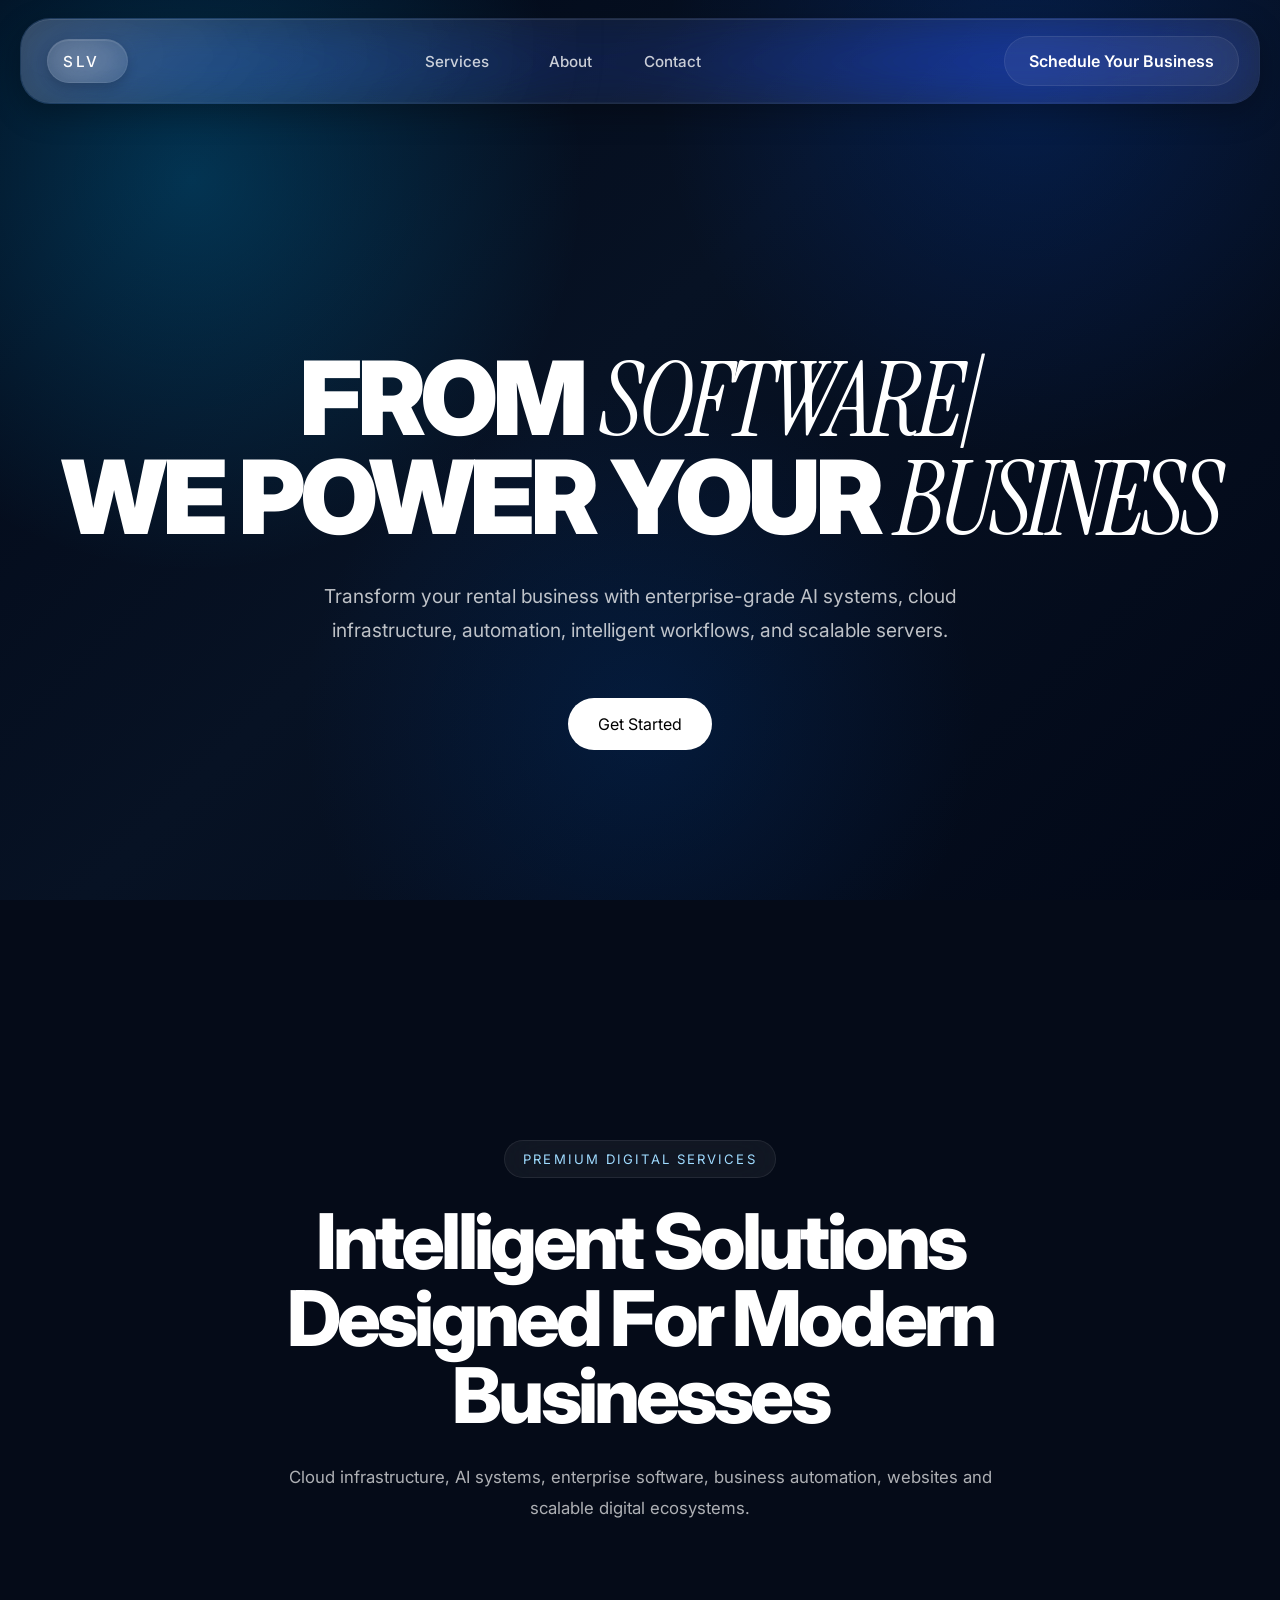
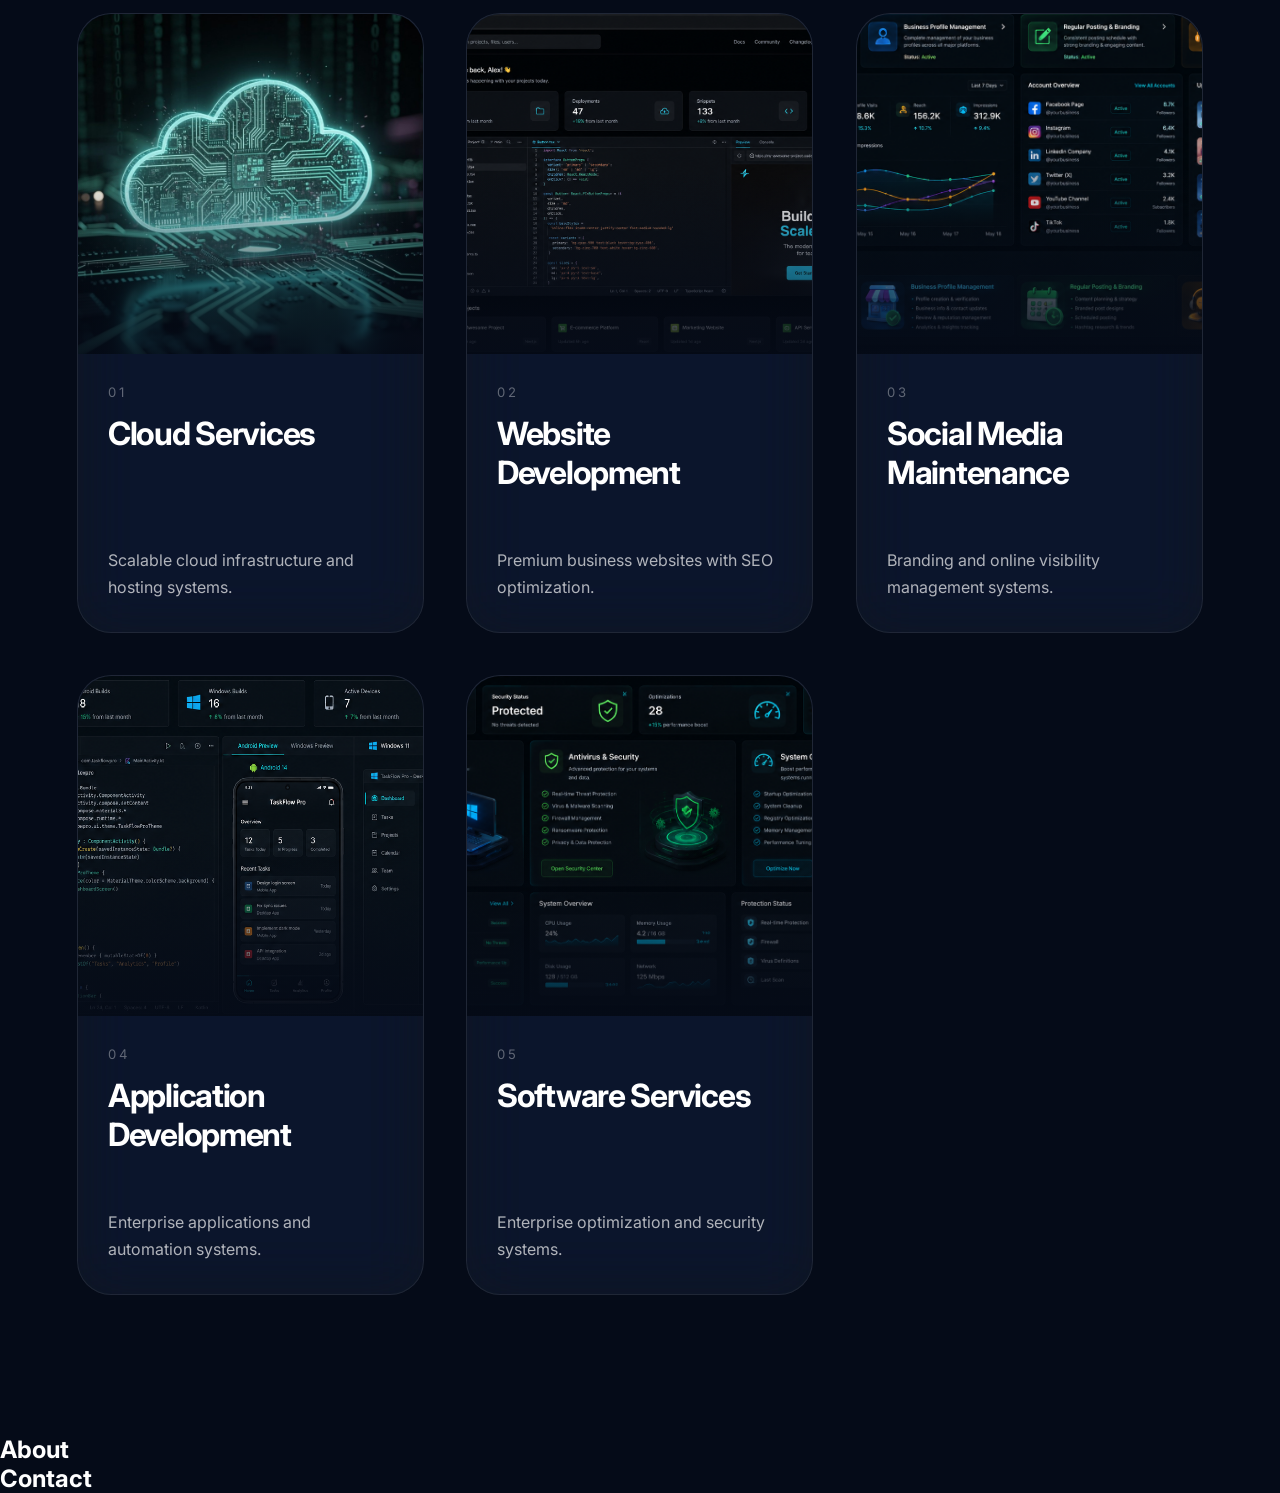
==== index.html @ 4b0e4099 "fixed responsive mode" ====
<!DOCTYPE html>
<html lang="en">

<head>

    <meta charset="UTF-8">

    <meta name="viewport" content="width=device-width, initial-scale=1.0">

    <title>SLV Systems</title>

    <!-- GOOGLE FONTS -->

    <link rel="preconnect" href="https://fonts.googleapis.com">

    <link rel="preconnect" href="https://fonts.gstatic.com" crossorigin>

    <link href="https://fonts.googleapis.com/css2?family=Inter:wght@400;500;600;700;800;900&family=Instrument+Serif:ital@1&display=swap" rel="stylesheet">

    <!-- CSS -->

    <link rel="stylesheet" href="style.css">

</head>

<body>

    <!-- BACKGROUND -->

    <div class="background"></div>

    <!-- NAVBAR -->

    <header class="navbar-wrapper">

        <nav class="navbar">

            <!-- LOGO -->

            <a href="#hero" class="logo nav-link active">

                SLV

            </a>

            <!-- NAVIGATION -->

            <ul class="nav-links" id="navLinks">

                <!-- IOS LIQUID PILL -->

                <div class="nav-pill" id="navPill"></div>

                <li>

                    <a href="#services" class="nav-link">

                        Services

                    </a>

                </li>

                <li>


                </li>

                <li>

                    <a href="#about" class="nav-link">

                        About

                    </a>

                </li>

                <li>

                    <a href="#contact" class="nav-link">

                        Contact

                    </a>

                </li>

            </ul>

            <!-- CTA -->

            <a href="register.html" class="cta-btn">

                Schedule Your Business

            </a>

            <!-- MOBILE BUTTON -->

            <div class="menu-btn" id="menuBtn">

                <span></span>
                <span></span>
                <span></span>

            </div>

        </nav>

    </header>
    <br><br><br><br><br>

    <!-- MOBILE MENU -->

    <aside class="mobile-menu" id="mobileMenu">

        <div class="mobile-header">

            <h2>SLV</h2>

            <button id="closeMenu">

                ×

            </button>

        </div>

        <ul>

            <li>
                <a href="#services">Services</a>
            </li>


            <li>
                <a href="#about">About</a>
            </li>

            <li>
                <a href="#contact">Contact</a>
            </li>

        </ul>

    </aside>

    <!-- HERO -->

    <main class="hero" id="hero">

        <h1 class="hero-title">

            FROM

            <span id="typed" class="intelligent"></span>

            <br> WE POWER YOUR

            <span class="intelligent">

                BUSINESS

            </span>

        </h1>

        <p class="hero-subtitle">

            Transform your rental business with enterprise-grade AI systems, cloud infrastructure, automation, intelligent workflows, and scalable servers.

        </p>

        <div class="hero-actions">

            <a href="#services" class="primary-btn">

                Get Started

            </a>


        </div>

    </main>

    <!-- SECTIONS -->

    <section class="services-section" id="services">

        <div class="services-header">

            <span class="mini-tag">
            PREMIUM DIGITAL SERVICES
        </span>

            <h2 class="services-title">
                Intelligent Solutions Designed For Modern Businesses
            </h2>

            <p class="services-subtitle">

                Cloud infrastructure, AI systems, enterprise software, business automation, websites and scalable digital ecosystems.

            </p>

        </div>

        <div class="services-grid">

            <!-- CARD -->

            <article class="service-card">

                <div class="card-image">

                    <img src="assets/cloud.jpeg" alt="">

                </div>

                <div class="card-content">

                    <span class="card-index">
                    01
                </span>

                    <h3>
                        Cloud Services
                    </h3>

                    <p>
                        Scalable cloud infrastructure and hosting systems.
                    </p>

                </div>

                <div class="card-expand">

                    <ul>

                        <li>Cloud Setup & Management</li>
                        <li>Cloud Server & Backup Solutions</li>
                        <li>Business Email & Hosting</li>

                    </ul>

                </div>

            </article>

            <!-- CARD -->

            <article class="service-card">

                <div class="card-image">

                    <img src="assets/webpage2.png" alt="">

                </div>

                <div class="card-content">

                    <span class="card-index">
                    02
                </span>

                    <h3>
                        Website Development
                    </h3>

                    <p>
                        Premium business websites with SEO optimization.
                    </p>

                </div>

                <div class="card-expand">

                    <ul>

                        <li>Business Website Design</li>
                        <li>Domain & Hosting</li>
                        <li>Website Maintenance</li>
                        <li>SEO Optimization</li>

                    </ul>

                </div>

            </article>

            <!-- CARD -->

            <article class="service-card">

                <div class="card-image">

                    <img src="assets/socialmedia.png" alt="">

                </div>

                <div class="card-content">

                    <span class="card-index">
                    03
                </span>

                    <h3>
                        Social Media Maintenance
                    </h3>

                    <p>
                        Branding and online visibility management systems.
                    </p>

                </div>

                <div class="card-expand">

                    <ul>

                        <li>Business Profile Management</li>
                        <li>Regular Posting & Branding</li>
                        <li>Online Presence Support</li>

                    </ul>

                </div>

            </article>

            <!-- CARD -->

            <article class="service-card">

                <div class="card-image">

                    <img src="assets/app2.png" alt="">

                </div>

                <div class="card-content">

                    <span class="card-index">
                    04
                </span>

                    <h3>
                        Application Development
                    </h3>

                    <p>
                        Enterprise applications and automation systems.
                    </p>

                </div>

                <div class="card-expand">

                    <ul>

                        <li>Billing Software Development</li>
                        <li>Custom Business Applications</li>
                        <li>Mobile App Development</li>
                        <li>IPinch App</li>

                    </ul>

                </div>

            </article>

            <!-- CARD -->

            <article class="service-card">

                <div class="card-image">

                    <img src="assets/services.png" alt="">

                </div>

                <div class="card-content">

                    <span class="card-index">
                    05
                </span>

                    <h3>
                        Software Services
                    </h3>

                    <p>
                        Enterprise optimization and security systems.
                    </p>

                </div>

                <div class="card-expand">

                    <ul>

                        <li>OS Installation</li>
                        <li>Antivirus & Security</li>
                        <li>System Optimization</li>

                    </ul>

                </div>

            </article>

        </div>

    </section>
    <!-- =========================================
     MOBILE CTA
========================================= -->

    <section class="mobile-only-cta">

        <div class="mobile-only-cta-card">

            <span>

            SLV PROTECH

        </span>

            <h2>

                Start Your Digital Journey

            </h2>

            <p>

                Transform your business with scalable cloud, software and digital infrastructure solutions.

            </p>

            <a href="register.html" class="mobile-only-cta-btn">

            Start Your Project

            <span>
                →
            </span>

        </a>

        </div>

    </section>
    <section class="section" id="about">

        <h2>

            About

        </h2>

    </section>

    <section class="section" id="contact">

        <h2>

            Contact

        </h2>

    </section>

    <!-- JS -->

    <script src="js/typed.js"></script>

    <script src="js/app.js"></script>

</body>

</html>
---- style.css ----
/* =========================
   RESET
========================= */

* {
    margin: 0;
    padding: 0;
    box-sizing: border-box;
}

html {
    scroll-behavior: smooth;
}

body {
    font-family: 'Inter', sans-serif;
    background: #050b18;
    color: #fff;
    overflow-x: hidden;
}


/* =========================
   BACKGROUND
========================= */

.background {
    position: fixed;
    inset: 0;
    z-index: -2;
    background: radial-gradient( circle at 15% 20%, rgba(0, 180, 255, 0.24), transparent 30%), radial-gradient( circle at 80% 10%, rgba(0, 90, 255, 0.18), transparent 28%), radial-gradient( circle at 50% 80%, rgba(0, 70, 160, 0.22), transparent 35%), linear-gradient( 135deg, #020817 0%, #071224 45%, #020817 100%);
}


/* =========================
   NAVBAR WRAPPER
========================= */

.navbar-wrapper {
    position: fixed;
    top: 18px;
    width: 100%;
    padding: 0 20px;
    z-index: 1000;
}


/* =========================
   NAVBAR
========================= */

.navbar {
    max-width: 1320px;
    margin: auto;
    display: flex;
    align-items: center;
    justify-content: space-between;
    padding: 14px 20px;
    border-radius: 30px;
    position: relative;
    overflow: hidden;
    background: rgba(255, 255, 255, 0.045);
    backdrop-filter: blur(32px) saturate(240%) brightness(1.12);
    -webkit-backdrop-filter: blur(32px) saturate(240%) brightness(1.12);
    border: 1px solid rgba(255, 255, 255, 0.08);
    box-shadow: inset 0 1px 0 rgba(255, 255, 255, 0.10), inset 0 -1px 0 rgba(255, 255, 255, 0.03), 0 10px 30px rgba(0, 0, 0, 0.28);
}


/* LIQUID REFLECTION */

.navbar::before {
    content: "";
    position: absolute;
    inset: 0;
    border-radius: inherit;
    pointer-events: none;
    background: linear-gradient( 135deg, rgba(255, 255, 255, 0.14) 0%, rgba(255, 255, 255, 0.03) 22%, rgba(255, 255, 255, 0.01) 45%, rgba(255, 255, 255, 0.07) 100%);
    opacity: .9;
    mix-blend-mode: screen;
}


/* FLOATING LIGHT */

.navbar::after {
    content: "";
    position: absolute;
    inset: -60%;
    background: radial-gradient( circle at 30% 30%, rgba(255, 255, 255, 0.10), transparent 28%);
    opacity: .7;
    filter: blur(40px);
    animation: liquidFloat 10s linear infinite;
}

@keyframes liquidFloat {
    0% {
        transform: translateX(-10%) translateY(-10%) scale(1.4);
    }
    50% {
        transform: translateX(10%) translateY(5%) scale(1.7);
    }
    100% {
        transform: translateX(-10%) translateY(-10%) scale(1.4);
    }
}


/* =========================
   LOGO
========================= */

.logo {
    position: relative;
    z-index: 5;
    text-decoration: none;
    color: #fff;
    font-weight: 800;
    letter-spacing: .18em;
    font-size: 1rem;
}


/* =========================
   NAV LINKS
========================= */

.nav-links {
    position: relative;
    display: flex;
    align-items: center;
    gap: 8px;
    padding: 6px;
    border-radius: 999px;
    list-style: none;
    z-index: 5;
}

.nav-links li {
    position: relative;
    z-index: 3;
}

.nav-link {
    position: relative;
    z-index: 3;
    display: flex;
    align-items: center;
    justify-content: center;
    height: 44px;
    padding: 0 22px;
    border-radius: 999px;
    text-decoration: none;
    white-space: nowrap;
    color: rgba(255, 255, 255, 0.78);
    font-size: .95rem;
    font-weight: 500;
    transition: color .3s ease;
    -webkit-tap-highlight-color: transparent;
}

.nav-link.active {
    color: #fff;
}


/* =========================
   IOS LIQUID PILL
========================= */

.nav-pill {
    position: absolute;
    top: 6px;
    left: 6px;
    width: 0;
    height: 44px;
    border-radius: 999px;
    background: rgba(255, 255, 255, 0.08);
    backdrop-filter: blur(18px) saturate(180%);
    border: 1px solid rgba(255, 255, 255, 0.08);
    box-shadow: inset 0 1px 0 rgba(255, 255, 255, 0.10), 0 4px 12px rgba(0, 0, 0, 0.18);
    z-index: 1;
    transition: transform 820ms cubic-bezier(0.16, 1, 0.3, 1), width 820ms cubic-bezier(0.16, 1, 0.3, 1);
}


/* =========================
   CTA BUTTON
========================= */

.cta-btn {
    position: relative;
    z-index: 5;
    overflow: hidden;
    text-decoration: none;
    padding: 14px 24px;
    border-radius: 999px;
    color: #fff;
    font-weight: 600;
    background: rgba(255, 255, 255, 0.06);
    border: 1px solid rgba(255, 255, 255, 0.08);
    transition: transform .35s ease, border .35s ease;
}

.cta-btn::before {
    content: "";
    position: absolute;
    inset: 0;
    background: linear-gradient( 135deg, #6a67d3, #9d74ab, #c27c8d, #e8856e);
    opacity: 0;
    transition: opacity .45s ease;
    z-index: -1;
}

.cta-btn:hover {
    transform: translateY(-2px);
    border: 1px solid rgba(255, 255, 255, 0.16);
}

.cta-btn:hover::before {
    opacity: 1;
}


/* =========================
   MOBILE BUTTON
========================= */

.menu-btn {
    display: none;
    flex-direction: column;
    gap: 5px;
    cursor: pointer;
    z-index: 5;
}

.menu-btn span {
    width: 24px;
    height: 2px;
    background: #fff;
}


/* =========================
   MOBILE MENU
========================= */

.mobile-menu {
    position: fixed;
    top: 0;
    right: -100%;
    width: 320px;
    height: 100vh;
    background: rgba(5, 11, 24, 0.96);
    backdrop-filter: blur(24px);
    padding: 30px;
    z-index: 3000;
    transition: .4s ease;
}

.mobile-menu.active {
    right: 0;
}

.mobile-header {
    display: flex;
    align-items: center;
    justify-content: space-between;
    margin-bottom: 60px;
}

.mobile-header button {
    background: none;
    border: none;
    color: #fff;
    font-size: 2rem;
    cursor: pointer;
}

.mobile-menu ul {
    list-style: none;
}

.mobile-menu li {
    margin-bottom: 30px;
}

.mobile-menu a {
    text-decoration: none;
    color: #fff;
    font-size: 1.2rem;
}


/* =========================
   MENU BACKDROP
========================= */

.menu-backdrop {
    position: fixed;
    inset: 0;
    background: rgba(0, 0, 0, 0.45);
    backdrop-filter: blur(8px);
    opacity: 0;
    visibility: hidden;
    transition: .3s;
    z-index: 2500;
}

.menu-backdrop.active {
    opacity: 1;
    visibility: visible;
}

body.no-scroll {
    overflow: hidden;
}


/* =========================
   HERO
========================= */

.hero {
    min-height: 100vh;
    display: flex;
    flex-direction: column;
    justify-content: center;
    align-items: center;
    text-align: center;
    padding: 0 24px;
}

.hero-title {
    font-size: clamp(3rem, 8vw, 7rem);
    line-height: .95;
    font-weight: 900;
    letter-spacing: -0.04em;
    max-width: 1200px;
}

.intelligent {
    font-family: 'Instrument Serif', serif;
    font-style: italic;
    font-weight: 400;
}

.hero-subtitle {
    max-width: 760px;
    margin-top: 30px;
    font-size: 1.2rem;
    line-height: 1.8;
    color: rgba(255, 255, 255, 0.74);
}


/* =========================
   HERO BUTTONS
========================= */

.hero-actions {
    margin-top: 50px;
    display: flex;
    gap: 20px;
    flex-wrap: wrap;
}

.primary-btn,
.secondary-btn {
    text-decoration: none;
    padding: 16px 30px;
    border-radius: 999px;
    transition: transform .3s ease;
}

.primary-btn {
    background: #fff;
    color: #000;
}

.secondary-btn {
    color: #fff;
    background: rgba(255, 255, 255, 0.06);
    border: 1px solid rgba(255, 255, 255, 0.10);
    backdrop-filter: blur(20px);
}

.primary-btn:hover,
.secondary-btn:hover {
    transform: translateY(-2px);
}


/* =========================
   TYPED CURSOR
========================= */

#typed::after {
    content: "|";
    animation: blink .8s infinite;
}

@keyframes blink {
    50% {
        opacity: 0;
    }
}


/* =========================
   SERVICES SECTION
========================= */

.services-section {
    position: relative;
    padding: 140px 6vw;
}


/* HEADER */

.services-header {
    max-width: 900px;
    margin: auto;
    text-align: center;
    margin-bottom: 90px;
}

.mini-tag {
    display: inline-flex;
    padding: 10px 18px;
    border-radius: 999px;
    background: rgba(255, 255, 255, 0.05);
    border: 1px solid rgba(255, 255, 255, 0.08);
    backdrop-filter: blur(20px);
    color: #9fdcff;
    font-size: .82rem;
    letter-spacing: .16em;
    margin-bottom: 26px;
}

.services-title {
    font-size: clamp(2.8rem, 6vw, 5rem);
    line-height: 1;
    font-weight: 800;
    letter-spacing: -0.05em;
    margin-bottom: 28px;
}

.services-subtitle {
    color: rgba(255, 255, 255, 0.68);
    line-height: 1.8;
    font-size: 1.05rem;
    max-width: 720px;
    margin: auto;
}


/* GRID */

.services-grid {
    display: grid;
    grid-template-columns: repeat(auto-fit, minmax(340px, 1fr));
    gap: 42px;
    align-items: start;
}


/* CARD */

.service-card {
    position: relative;
    display: flex;
    flex-direction: column;
    justify-content: flex-start;
    border-radius: 34px;
    overflow: visible;
    background: rgba(255, 255, 255, 0.045);
    backdrop-filter: blur(28px) saturate(180%);
    -webkit-backdrop-filter: blur(28px) saturate(180%);
    border: 1px solid rgba(255, 255, 255, 0.08);
    min-height: 620px;
    transition: transform .9s cubic-bezier(.175, .885, .32, 1.275), border-color .4s ease, box-shadow .5s ease;
    will-change: transform;
    cursor: pointer;
}


/* IMAGE */

.card-image {
    position: relative;
    height: 340px;
    min-height: 340px;
    overflow: hidden;
    border-radius: 34px 34px 0 0;
}

.card-image::after {
    content: "";
    position: absolute;
    inset: 0;
    background: linear-gradient( to top, rgba(5, 11, 24, 0.88), transparent 55%);
}

.card-image img {
    width: 100%;
    height: 100%;
    object-fit: cover;
    transition: transform 1.2s cubic-bezier(.175, .885, .32, 1.1);
}

.service-card:hover img {
    transform: scale(1.08);
}


/* CONTENT */

.card-content {
    display: flex;
    flex-direction: column;
    justify-content: flex-start;
    flex: 1;
    padding: 30px;
    min-height: 220px;
}

.card-index {
    color: rgba(255, 255, 255, 0.35);
    font-size: .82rem;
    letter-spacing: .2em;
}

.card-content h3 {
    font-size: 2rem;
    margin: 14px 0;
    letter-spacing: -0.04em;
}

.card-content p {
    color: rgba(255, 255, 255, 0.68);
    line-height: 1.7;
    margin-top: auto;
}


/* EXPAND PANEL */

.card-expand {
    max-height: 0;
    overflow: hidden;
    opacity: 0;
    padding: 0 30px;
    transition: max-height .8s cubic-bezier(.175, .885, .32, 1.275), opacity .45s ease, padding .6s ease;
    border-top: 1px solid rgba(255, 255, 255, 0);
    background: linear-gradient( to bottom, rgba(255, 255, 255, 0.02), rgba(255, 255, 255, 0.045));
    border-radius: 0 0 34px 34px;
}

.service-card:hover .card-expand {
    max-height: 340px;
    opacity: 1;
    padding: 28px 30px;
    border-top: 1px solid rgba(255, 255, 255, 0.08);
}


/* LIST */

.card-expand ul {
    list-style: none;
}

.card-expand li {
    position: relative;
    padding-left: 24px;
    margin-bottom: 16px;
    color: rgba(255, 255, 255, 0.84);
    line-height: 1.6;
}

.card-expand li::before {
    content: "";
    position: absolute;
    left: 0;
    top: 10px;
    width: 8px;
    height: 8px;
    border-radius: 50%;
    background: #5ad6ff;
    box-shadow: 0 0 14px #5ad6ff;
}


/* HOVER */

.service-card:hover {
    transform: translateY(-10px) scale(1.015);
    border-color: rgba(120, 200, 255, 0.24);
    box-shadow: 0 24px 60px rgba(0, 0, 0, 0.35);
}


/* =========================
   RESPONSIVE
========================= */


/* =========================================
   MOBILE ONLY CTA
========================================= */

.mobile-only-cta {
    display: none;
}


/* =========================================
   MOBILE VIEW
========================================= */

@media(max-width:768px) {
    .mobile-only-cta {
        position: relative;
        width: 100%;
        display: flex;
        justify-content: center;
        align-items: center;
        padding: 70px 16px 110px;
        overflow: hidden;
    }
    /* CARD */
    .mobile-only-cta-card {
        position: relative;
        width: 100%;
        padding: 50px 24px;
        border-radius: 30px;
        overflow: hidden;
        text-align: center;
        background: rgba(255, 255, 255, 0.05);
        backdrop-filter: blur(24px) saturate(180%);
        -webkit-backdrop-filter: blur(24px) saturate(180%);
        border: 1px solid rgba(255, 255, 255, 0.08);
        box-shadow: 0 20px 60px rgba(0, 0, 0, 0.30);
    }
    /* GLOW */
    .mobile-only-cta-card::before {
        content: "";
        position: absolute;
        inset: -40%;
        background: radial-gradient( circle, rgba(0, 210, 255, 0.18), transparent 60%);
        filter: blur(90px);
        animation: mobileGlow 10s linear infinite;
    }
    @keyframes mobileGlow {
        0% {
            transform: translateX(-8%) translateY(-8%);
        }
        50% {
            transform: translateX(8%) translateY(5%);
        }
        100% {
            transform: translateX(-8%) translateY(-8%);
        }
    }
    /* TAG */
    .mobile-only-cta-card span {
        position: relative;
        z-index: 2;
        display: inline-flex;
        padding: 10px 18px;
        border-radius: 999px;
        margin-bottom: 24px;
        background: rgba(255, 255, 255, 0.06);
        border: 1px solid rgba(255, 255, 255, 0.08);
        color: #9fdcff;
        font-size: .78rem;
        font-weight: 600;
        letter-spacing: .16em;
    }
    /* TITLE */
    .mobile-only-cta-card h2 {
        position: relative;
        z-index: 2;
        font-size: 2.8rem;
        line-height: 1;
        letter-spacing: -0.05em;
        margin-bottom: 22px;
        color: white;
    }
    /* TEXT */
    .mobile-only-cta-card p {
        position: relative;
        z-index: 2;
        color: rgba(255, 255, 255, 0.72);
        line-height: 1.8;
        font-size: .95rem;
        margin-bottom: 38px;
    }
    /* BUTTON */
    .mobile-only-cta-btn {
        position: relative;
        z-index: 2;
        width: 100%;
        display: flex;
        align-items: center;
        justify-content: center;
        gap: 10px;
        padding: 18px 24px;
        border-radius: 22px;
        text-decoration: none;
        font-size: .96rem;
        font-weight: 700;
        color: white;
        background: linear-gradient( 135deg, #00d2ff, #6a67d3);
        overflow: hidden;
        transition: transform .4s ease, box-shadow .4s ease;
    }
    /* SHIMMER */
    .mobile-only-cta-btn::before {
        content: "";
        position: absolute;
        inset: 0;
        background: linear-gradient( 120deg, transparent, rgba(255, 255, 255, 0.18), transparent);
        transform: translateX(-100%);
        transition: transform .8s ease;
    }
    .mobile-only-cta-btn:hover::before {
        transform: translateX(100%);
    }
    /* HOVER */
    .mobile-only-cta-btn:hover {
        transform: translateY(-3px);
        box-shadow: 0 16px 35px rgba(0, 210, 255, 0.25);
    }
    /* ARROW */
    .mobile-only-cta-btn span {
        margin: 0;
        padding: 0;
        border: none;
        background: none;
        color: white;
        letter-spacing: 0;
        transition: transform .4s ease;
    }
    .mobile-only-cta-btn:hover span {
        transform: translateX(4px);
    }
}

@media(max-width:950px) {
    .nav-links,
    .cta-btn {
        display: none;
    }
    .menu-btn {
        display: flex;
    }
    .hero-actions {
        flex-direction: column;
    }
}

@media(max-width:768px) {
    .services-section {
        padding: 100px 22px;
    }
    .services-grid {
        grid-template-columns: 1fr;
    }
    .card-expand {
        max-height: none;
        opacity: 1;
        padding: 28px 30px;
        border-top: 1px solid rgba(255, 255, 255, 0.08);
    }
    .service-card:hover {
        transform: none;
    }
    .hero-title {
        font-size: 3.4rem;
    }
}
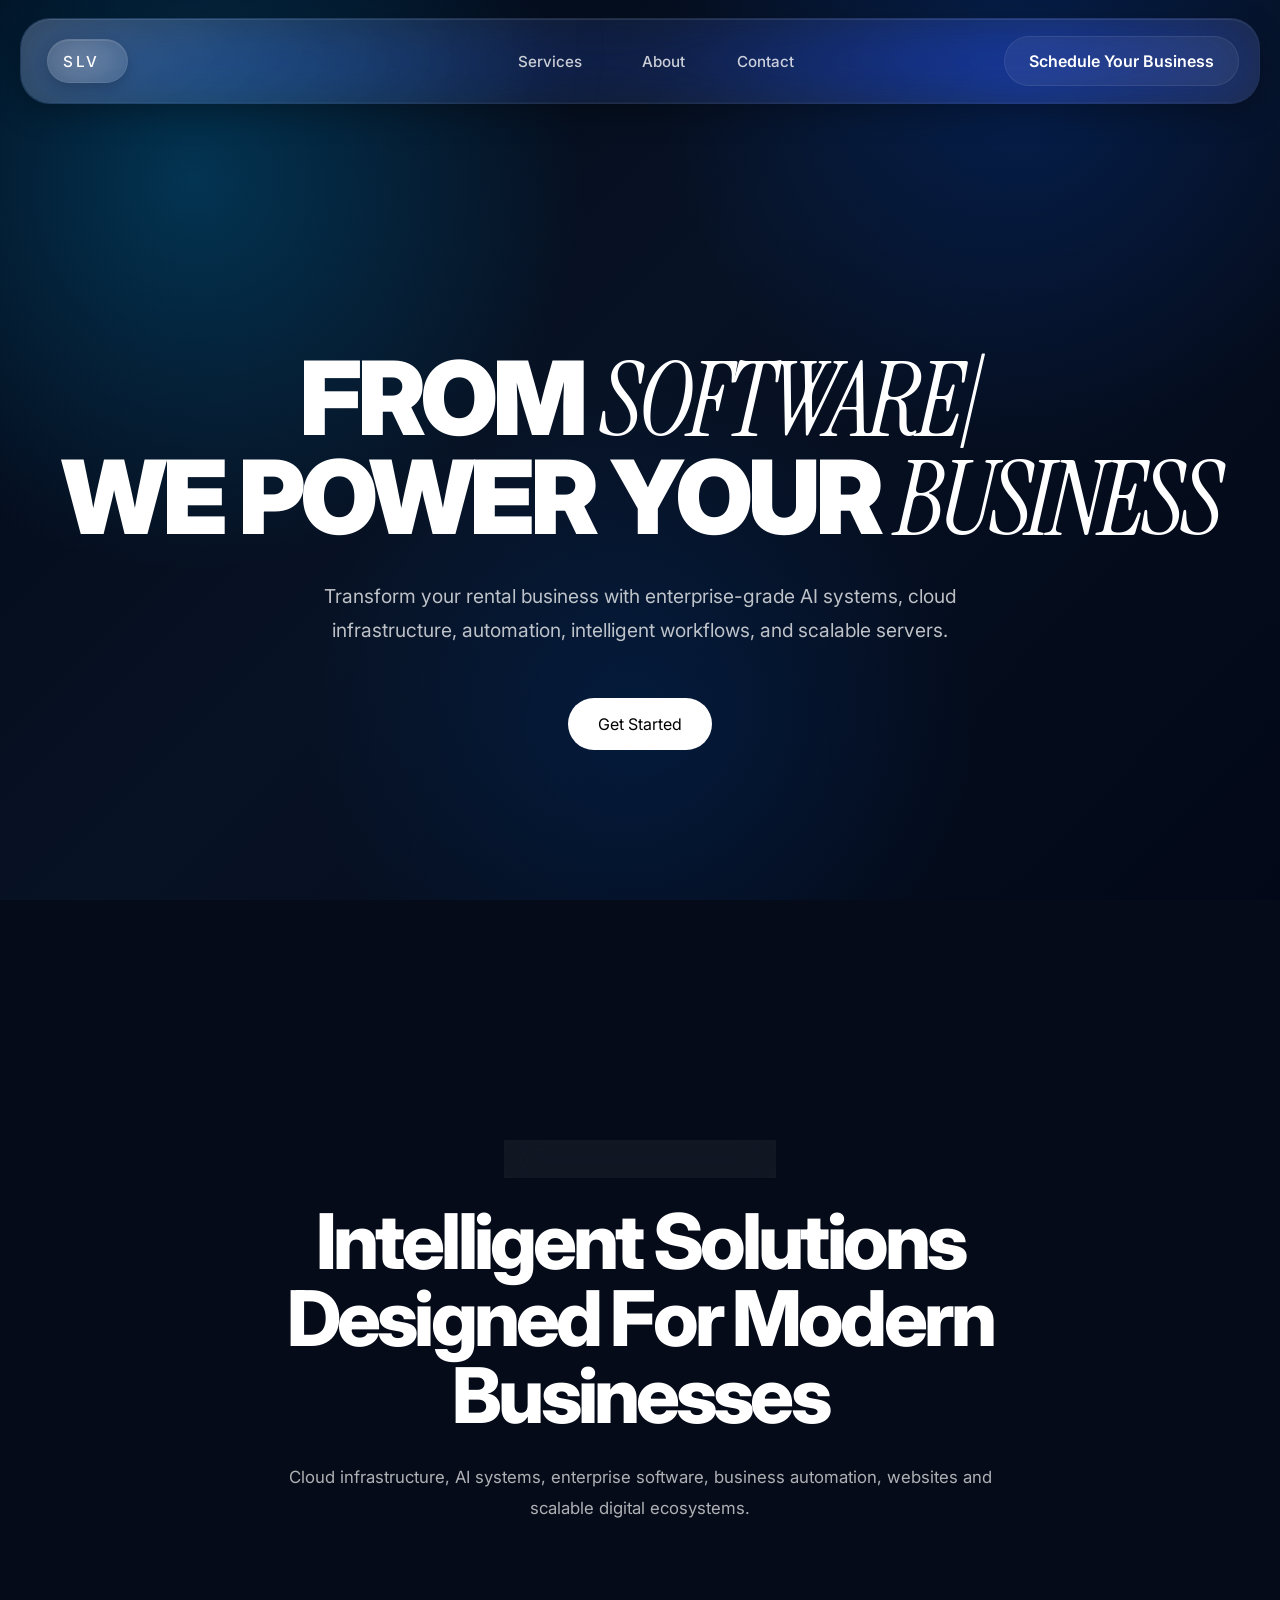
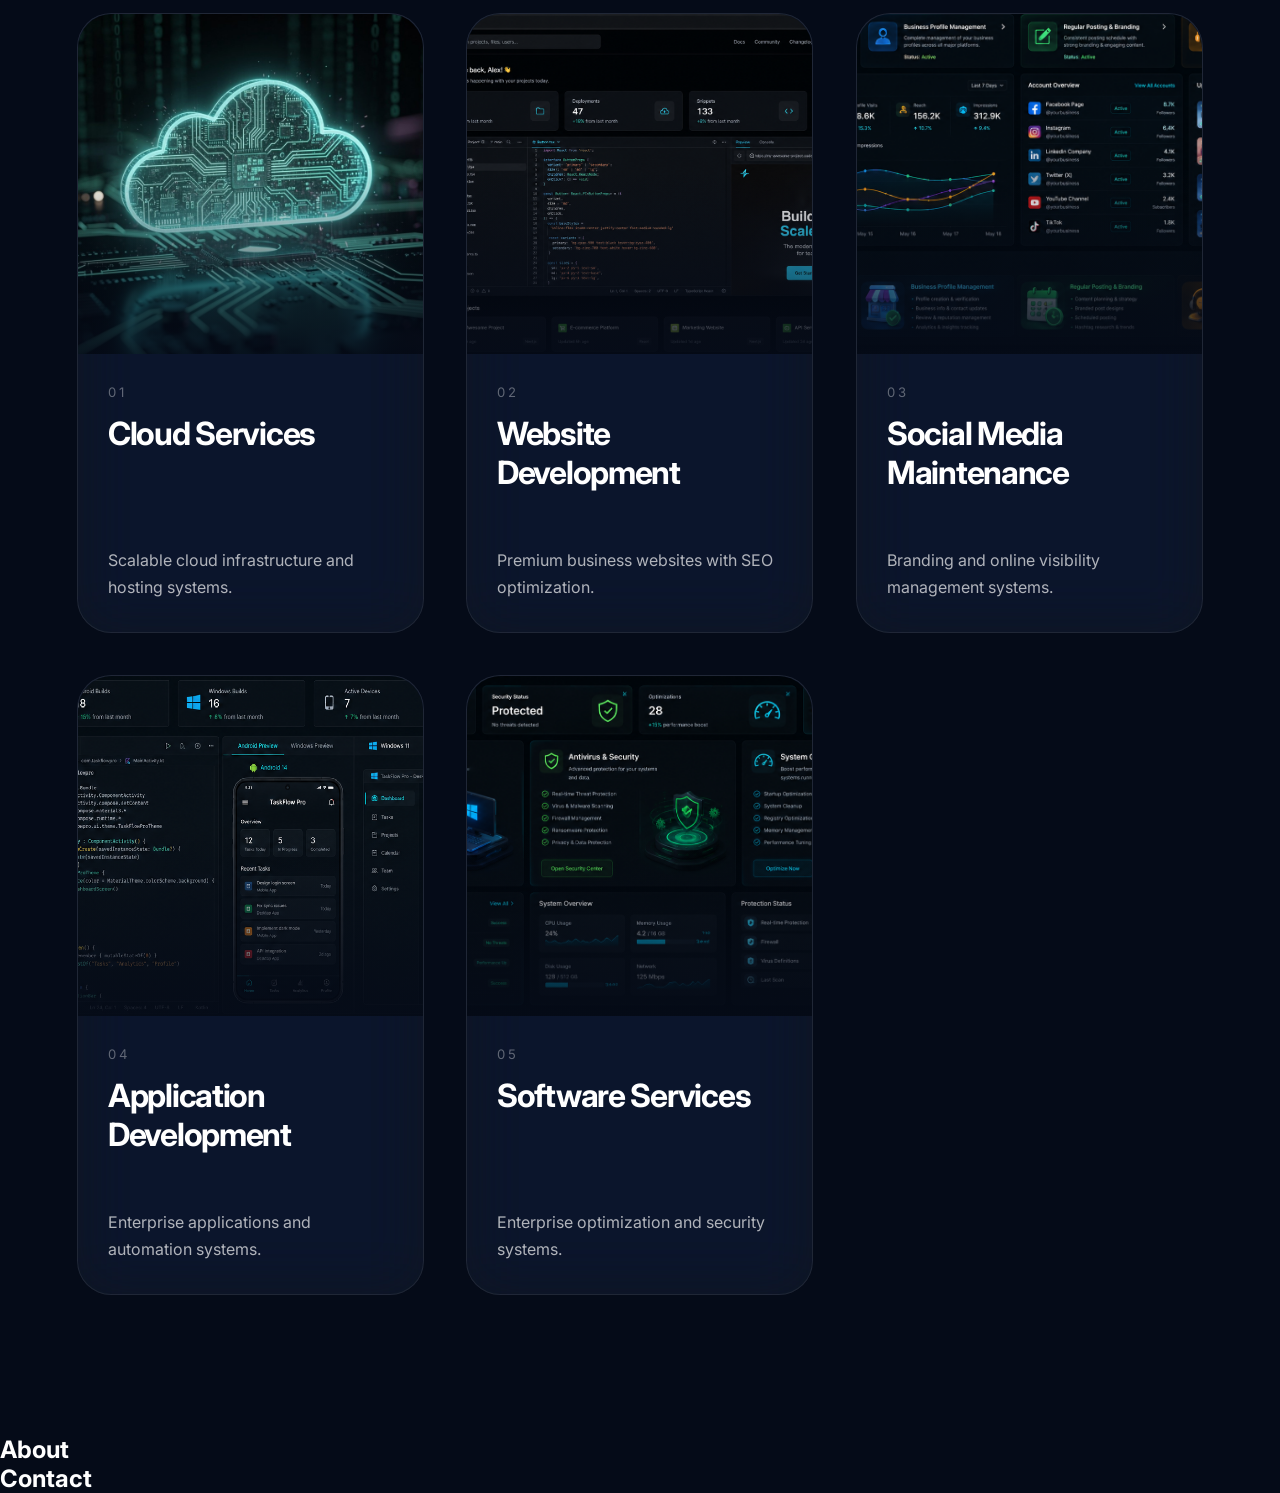
==== commit 1b572bcf: "Update index.html" ====
--- a/index.html
+++ b/index.html
@@ -44,7 +44,7 @@
             </a>
 
             <!-- NAVIGATION -->
-
+            &nbsp;
             <ul class="nav-links" id="navLinks">
 
                 <!-- IOS LIQUID PILL -->
@@ -481,4 +481,4 @@
 
 </body>
 
-</html>+</html>
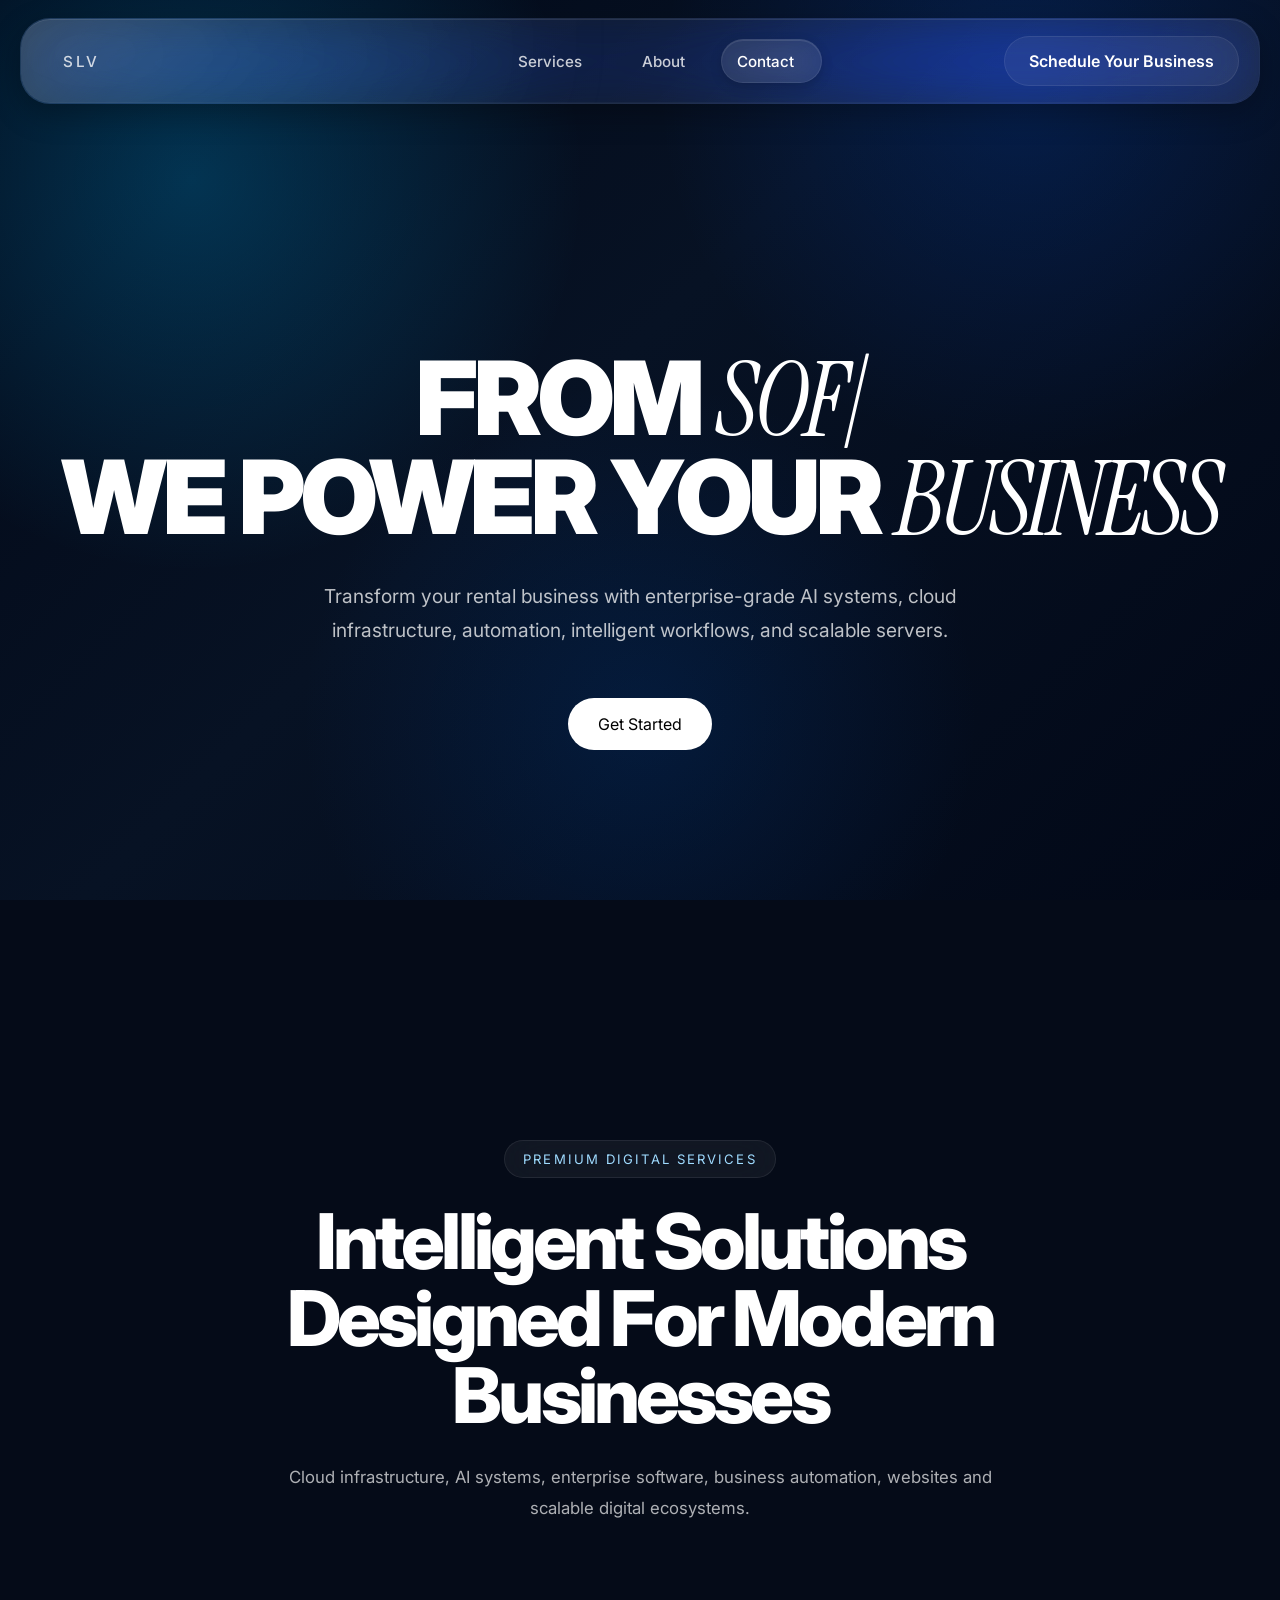
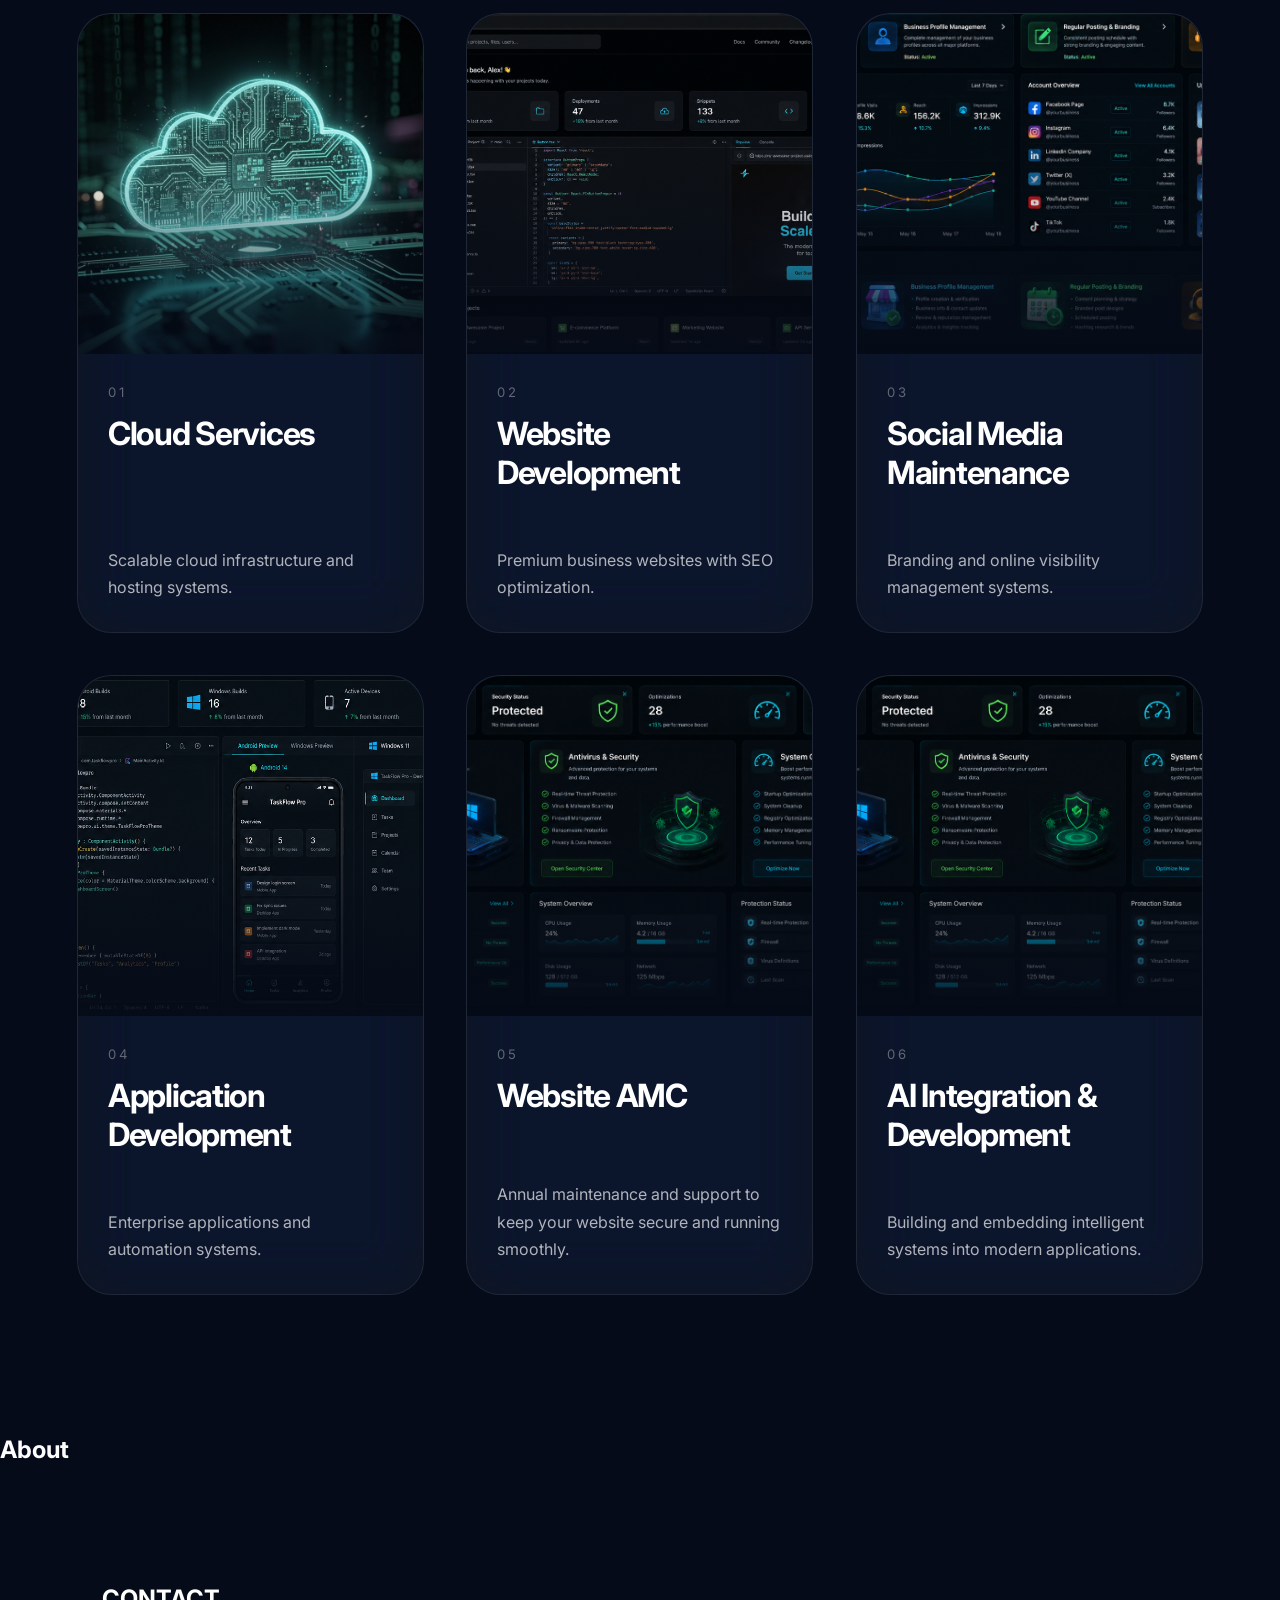
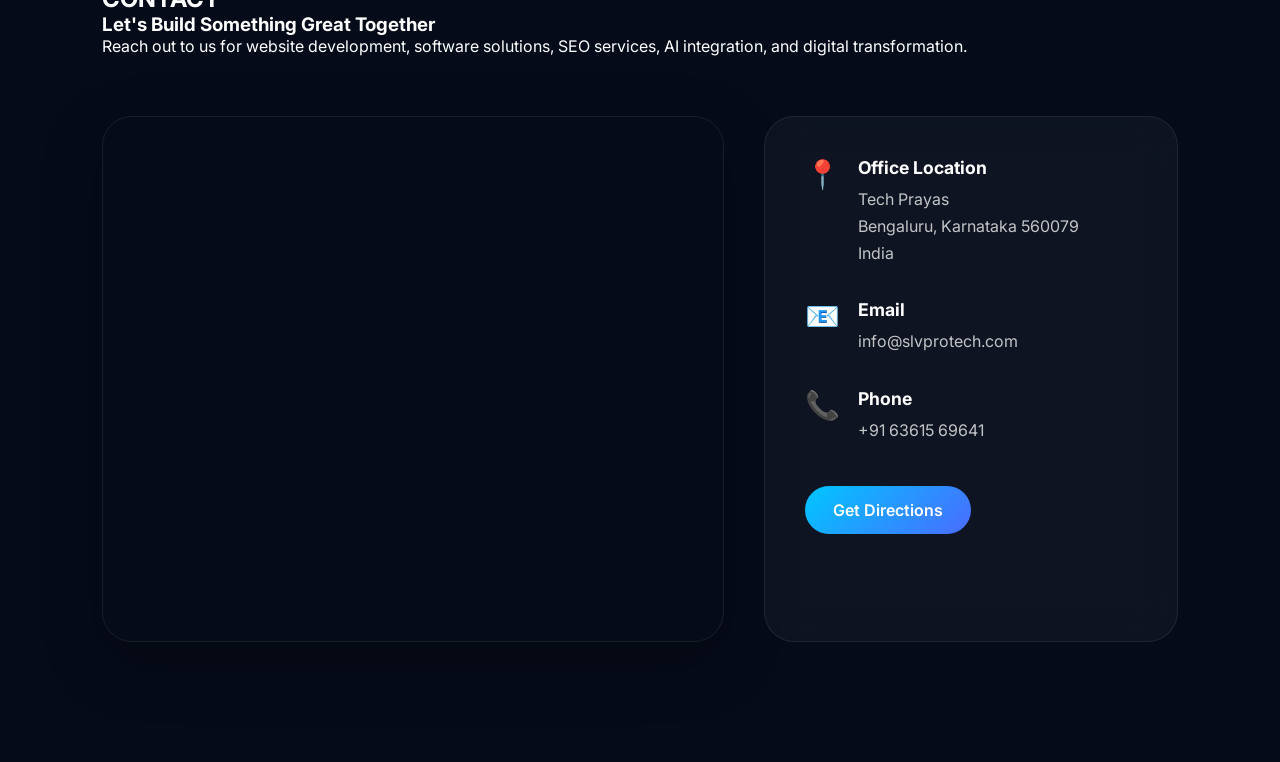
==== commit 3d80239e: "fixed responsive version in maps" ====
--- a/index.html
+++ b/index.html
@@ -361,13 +361,14 @@
                     <ul>
 
                         <li>Billing Software Development</li>
-                        <li>Custom Business Applications</li>
-                        <li>Mobile App Development</li>
-                        <li>IPinch App</li>
+                        <li>Costumized Applications </li>
+                        <li>Mobile Applications Development</li>
+                        <li>Web Applications Development</li>
 
                     </ul>
 
                 </div>
+
 
             </article>
 
@@ -388,11 +389,11 @@
                 </span>
 
                     <h3>
-                        Software Services
+                        Website AMC
                     </h3>
 
                     <p>
-                        Enterprise optimization and security systems.
+                        Annual maintenance and support to keep your website secure and running smoothly.
                     </p>
 
                 </div>
@@ -401,9 +402,46 @@
 
                     <ul>
 
-                        <li>OS Installation</li>
-                        <li>Antivirus & Security</li>
-                        <li>System Optimization</li>
+                        <li>Regular Updates & Backups</li>
+                        <li>Security Monitoring</li>
+                        <li>Performance Optimization</li>
+                    </ul>
+
+                </div>
+
+            </article>
+
+            <article class="service-card">
+
+                <div class="card-image">
+
+                    <img src="assets/services.png" alt="">
+
+                </div>
+
+                <div class="card-content">
+
+                    <span class="card-index">
+                    06
+                </span>
+
+                    <h3>
+                        AI Integration & Development
+                    </h3>
+
+                    <p>
+                        Building and embedding intelligent systems into modern applications.
+                    </p>
+
+                </div>
+
+                <div class="card-expand">
+
+                    <ul>
+
+                        <li>Machine Learning Solutions</li>
+                        <li>AI-Powered Automation</li>
+                        <li>Intelligent System Design</li>
 
                     </ul>
 
@@ -463,13 +501,96 @@
 
     </section>
 
-    <section class="section" id="contact">
-
-        <h2>
-
-            Contact
-
-        </h2>
+    <section id="contact" class="contact-section">
+
+        <div class="section-header">
+
+            <span class="section-tag">
+            <h2>CONTACT</h2>
+        </span>
+
+            <h3>
+                Let's Build Something Great Together
+            </h3>
+
+            <p>
+                Reach out to us for website development, software solutions, SEO services, AI integration, and digital transformation.
+            </p>
+
+        </div>
+
+        <div class="contact-grid">
+
+            <!-- MAP -->
+
+            <div class="contact-map">
+
+                <iframe src="https://www.google.com/maps/embed?pb=!4v1780034561030!6m8!1m7!1sBxZzXbe_RibVxdHY5J5kkg!2m2!1d12.9815587167518!2d77.55406361021885!3f180!4f6.469999999999999!5f0.7820865974627469" allowfullscreen="" loading="lazy" referrerpolicy="no-referrer-when-downgrade">
+            </iframe>
+
+            </div>
+
+            <!-- INFO -->
+
+            <div class="contact-card">
+
+                <div class="contact-item">
+
+                    <div class="contact-icon">📍</div>
+
+                    <div>
+
+                        <h3>Office Location</h3>
+
+                        <p>
+                            Tech Prayas<br> Bengaluru, Karnataka 560079<br> India
+                        </p>
+
+                    </div>
+
+                </div>
+
+                <div class="contact-item">
+
+                    <div class="contact-icon">📧</div>
+
+                    <div>
+
+                        <h3>Email</h3>
+
+                        <a href="mailto:info@slvprotech.com">
+            info@slvprotech.com
+        </a>
+
+                    </div>
+
+                </div>
+
+                <div class="contact-item">
+
+                    <div class="contact-icon">📞</div>
+
+                    <div>
+
+                        <h3>Phone</h3>
+
+                        <a href="tel:+916361569641">
+            +91 63615 69641
+        </a>
+
+                    </div>
+
+                </div>
+
+                <a href="https://maps.google.com/?q=12.9814901,77.5541000" target="_blank" class="direction-btn">
+
+    Get Directions
+
+</a>
+
+            </div>
+
+        </div>
 
     </section>
 
@@ -481,4 +602,4 @@
 
 </body>
 
-</html>
+</html>
--- a/style.css
+++ b/style.css
@@ -580,6 +580,15 @@
     line-height: 1.6;
 }
 
+.card-map {
+    max-height: 450px;
+    width: 1020px;
+    position: relative;
+    align-items: center;
+    justify-content: center;
+    display: flexbox;
+}
+
 .card-expand li::before {
     content: "";
     position: absolute;
@@ -599,6 +608,84 @@
     transform: translateY(-10px) scale(1.015);
     border-color: rgba(120, 200, 255, 0.24);
     box-shadow: 0 24px 60px rgba(0, 0, 0, 0.35);
+}
+
+.contact-section {
+    padding: 120px 8%;
+}
+
+.contact-grid {
+    display: grid;
+    grid-template-columns: 1.2fr 0.8fr;
+    gap: 40px;
+    margin-top: 60px;
+}
+
+.contact-map {
+    overflow: hidden;
+    border-radius: 30px;
+    border: 1px solid rgba(255, 255, 255, .08);
+    box-shadow: 0 20px 60px rgba(0, 0, 0, .25);
+}
+
+.contact-map iframe {
+    width: 100%;
+    height: 100%;
+    min-height: 520px;
+    border: none;
+}
+
+.contact-card {
+    background: rgba(255, 255, 255, .04);
+    backdrop-filter: blur(20px);
+    border: 1px solid rgba(255, 255, 255, .08);
+    border-radius: 30px;
+    padding: 40px;
+}
+
+.contact-item {
+    display: flex;
+    gap: 18px;
+    margin-bottom: 32px;
+}
+
+.contact-icon {
+    font-size: 28px;
+}
+
+.contact-item h3 {
+    margin-bottom: 8px;
+    color: #fff;
+    font-size: 1.1rem;
+}
+
+.contact-item p,
+.contact-item a {
+    color: rgba(255, 255, 255, .75);
+    text-decoration: none;
+    line-height: 1.7;
+}
+
+.contact-item a:hover {
+    color: #fff;
+}
+
+.direction-btn {
+    display: inline-flex;
+    align-items: center;
+    justify-content: center;
+    padding: 14px 28px;
+    border-radius: 999px;
+    background: linear-gradient( 135deg, #00c6ff, #4a6cff);
+    color: #fff;
+    font-weight: 600;
+    text-decoration: none;
+    margin-top: 10px;
+    transition: .3s;
+}
+
+.direction-btn:hover {
+    transform: translateY(-3px);
 }
 
 
@@ -781,4 +868,42 @@
     .hero-title {
         font-size: 3.4rem;
     }
+    @media (max-width: 768px) {
+        .contact-grid {
+            display: flex;
+            flex-direction: column-reverse;
+            gap: 24px;
+        }
+        .contact-card {
+            order: 1;
+        }
+        .contact-map {
+            order: 2;
+            width: 100%;
+            min-height: 280px;
+            border-radius: 24px;
+            overflow: hidden;
+        }
+        .contact-map iframe {
+            width: 100%;
+            height: 280px;
+            min-height: unset;
+        }
+    }
+    @media (max-width:768px) {
+        .contact-grid {
+            display: block;
+        }
+        .contact-card {
+            margin-bottom: 24px;
+        }
+        .contact-map {
+            width: 100%;
+            height: 280px;
+        }
+        .contact-map iframe {
+            width: 100%;
+            height: 100%;
+        }
+    }
 }
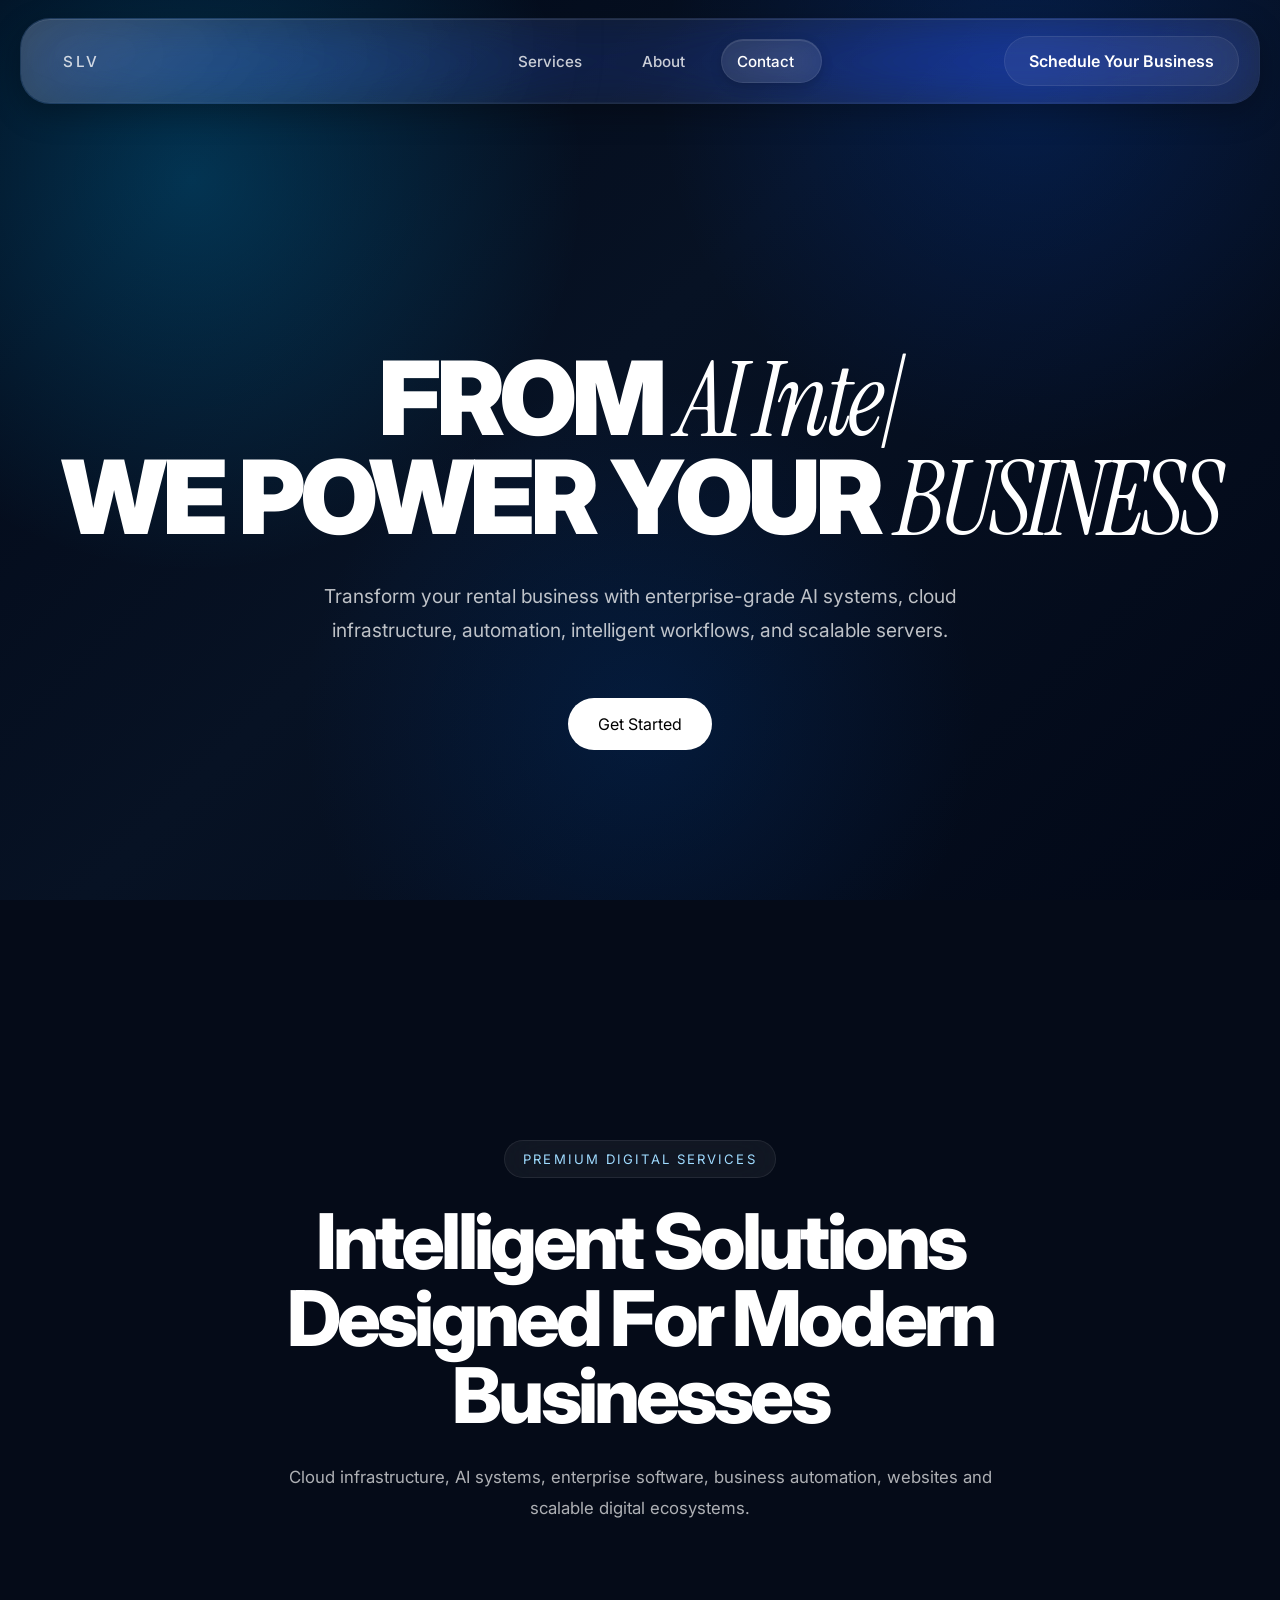
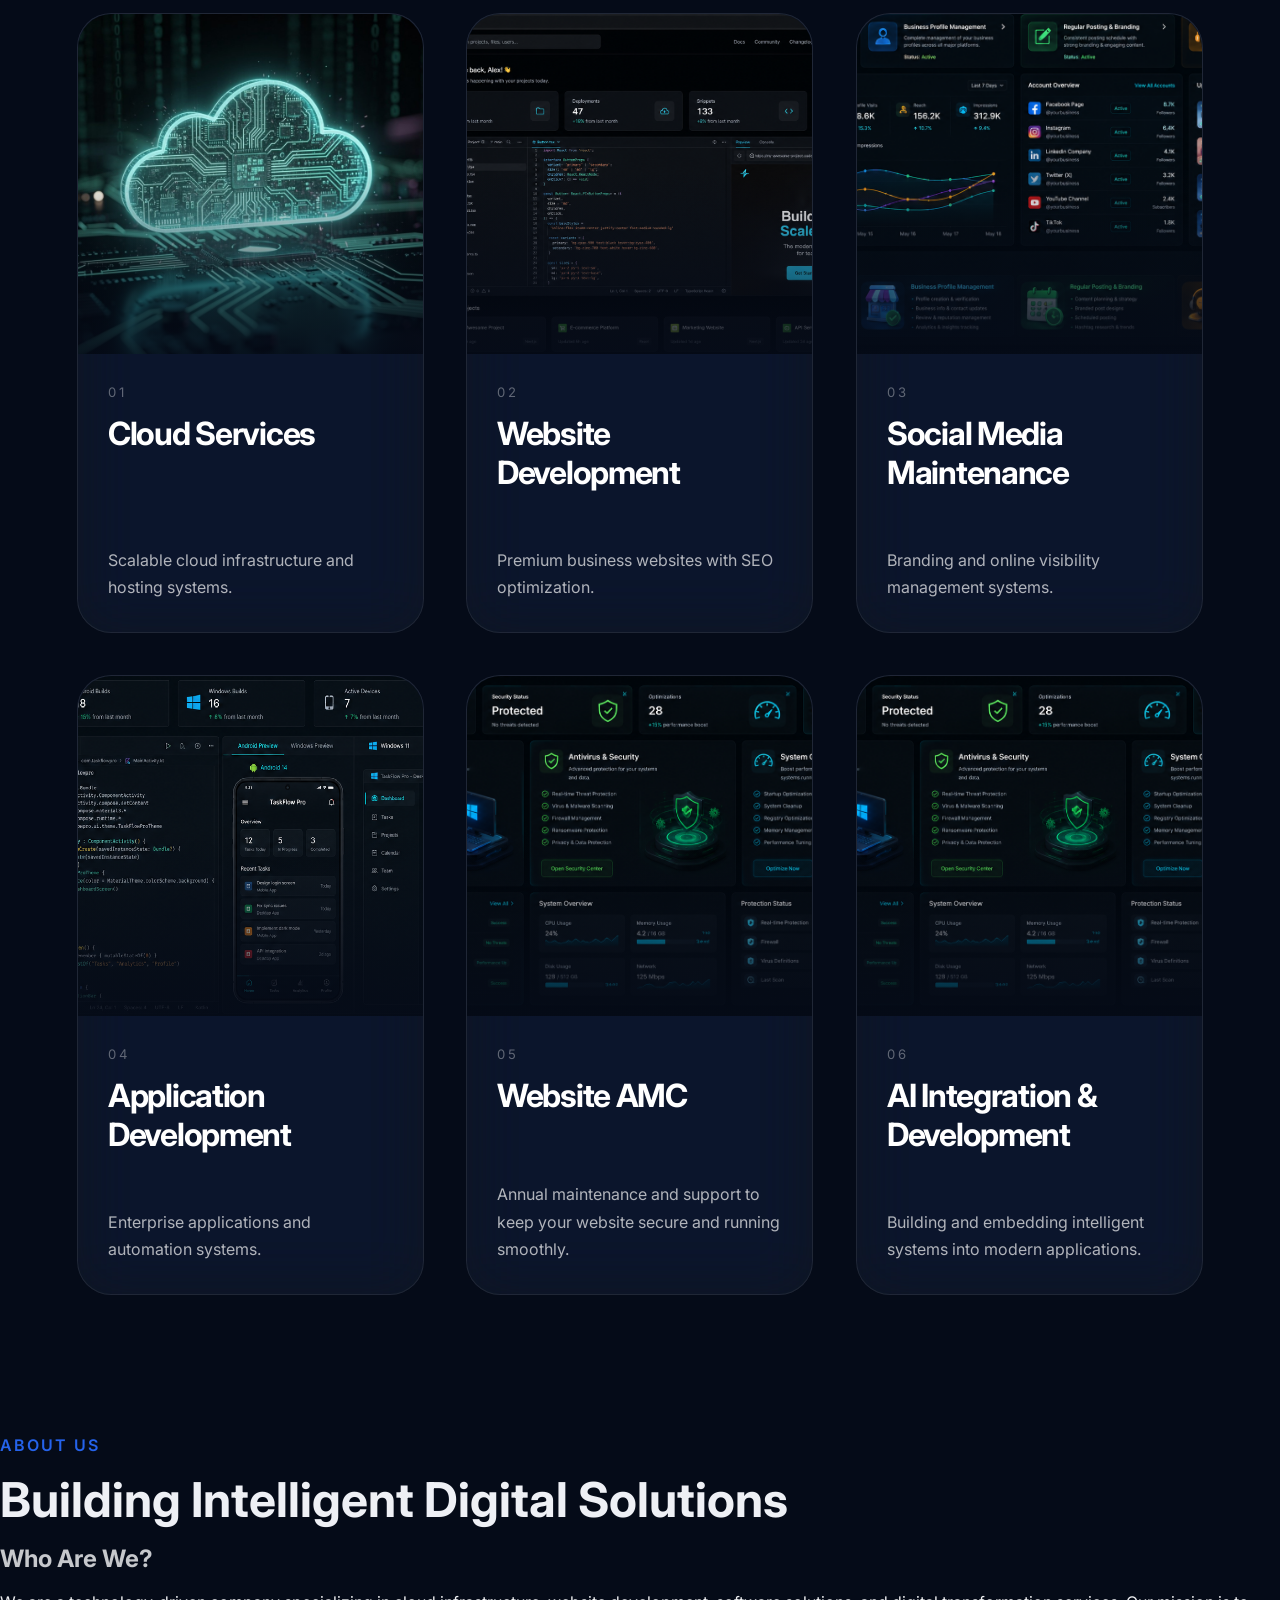
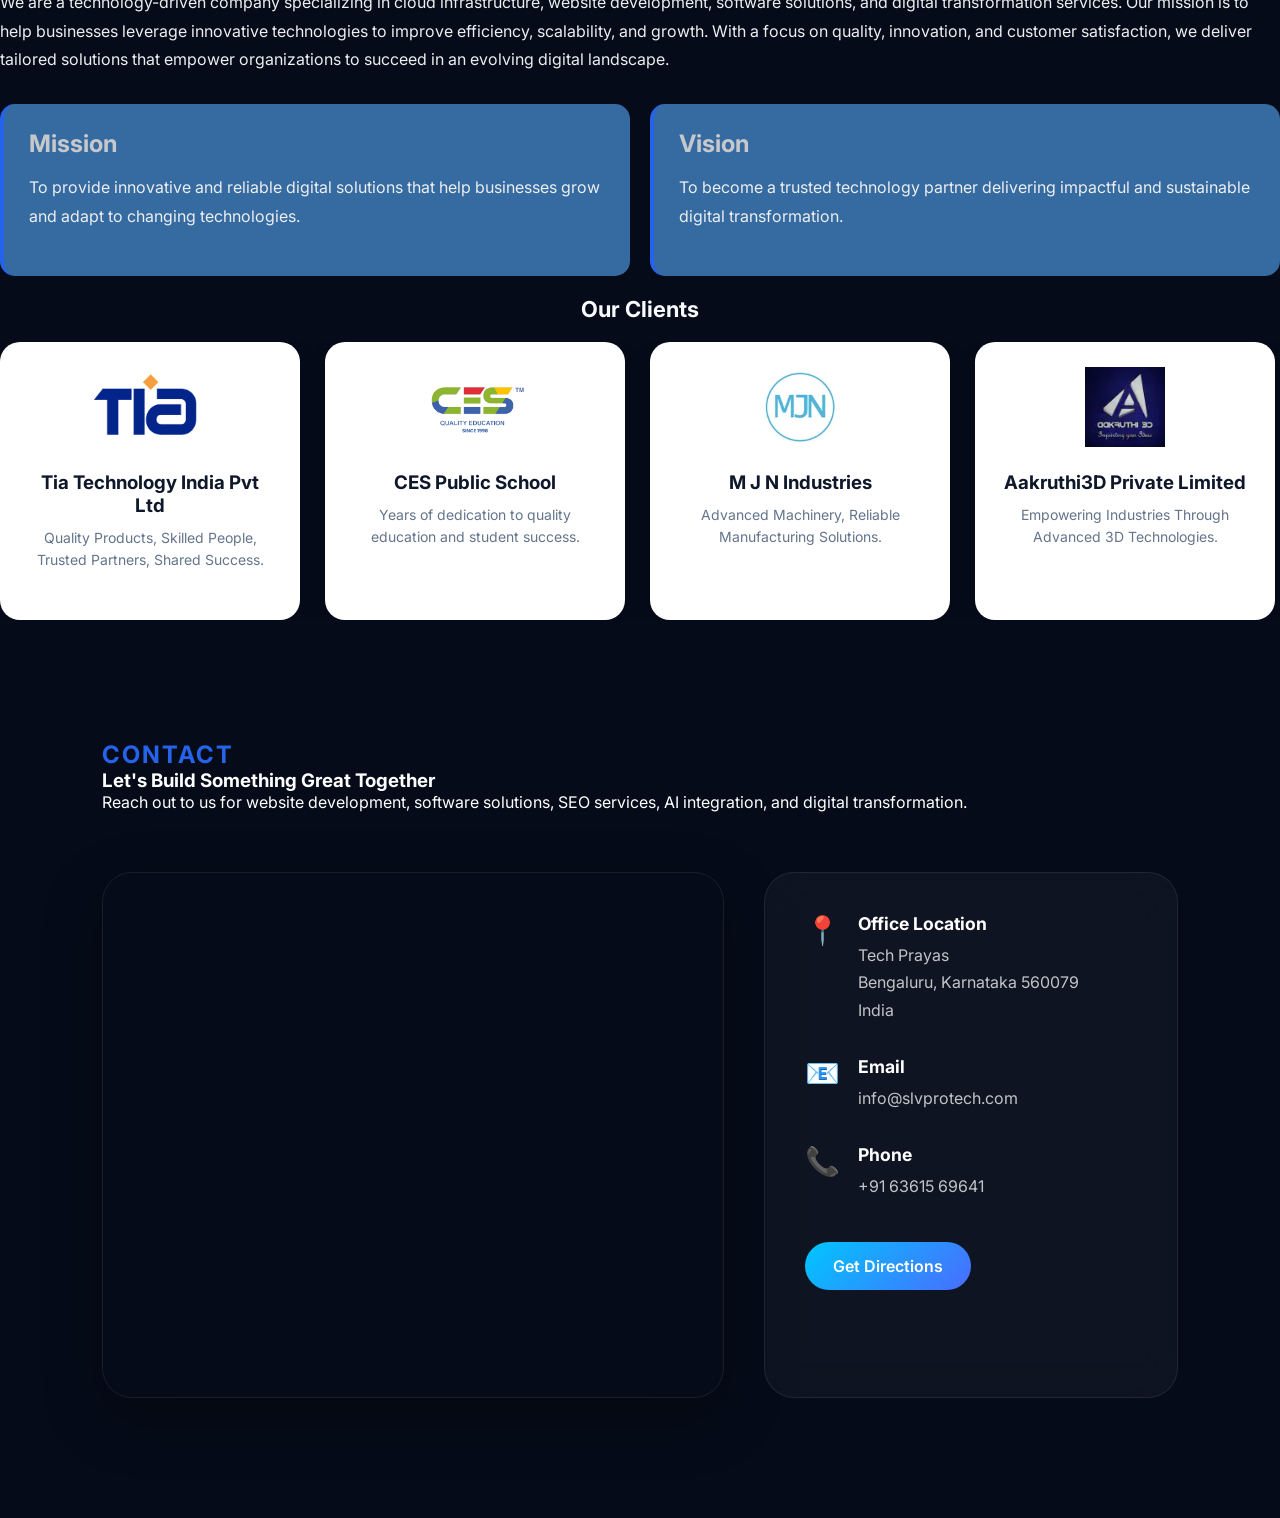
==== commit b32fdb11: "Updated index.html" ====
--- a/index.html
+++ b/index.html
@@ -493,13 +493,225 @@
     </section>
     <section class="section" id="about">
 
-        <h2>
-
-            About
-
+        <div class="about-container">
+       <!--about image
+         <div class="about-image">
+
+            <img src="images/about-us.png" alt="About Us">
+
+        </div>-->
+
+        <div class="about-content">
+
+            <span class="section-tag">
+                ABOUT US
+            </span>
+
+            <h2>
+                Building Intelligent Digital Solutions
+            </h2>
+
+            <h3>
+                Who Are We?
+            </h3>
+
+            <p>
+                We are a technology-driven company specializing in cloud
+                infrastructure, website development, software solutions,
+                and digital transformation services.
+
+                Our mission is to help businesses leverage innovative
+                technologies to improve efficiency, scalability, and growth.
+
+                With a focus on quality, innovation, and customer
+                satisfaction, we deliver tailored solutions that empower
+                organizations to succeed in an evolving digital landscape.
+            </p>
+
+            <div class="mission-vision">
+
+                <div class="box">
+                    <h3>Mission</h3>
+                    <p>
+                        To provide innovative and reliable digital
+                        solutions that help businesses grow and adapt
+                        to changing technologies.
+                    </p>
+                </div>
+
+                <div class="box">
+                    <h3>Vision</h3>
+                    <p>
+                        To become a trusted technology partner delivering
+                        impactful and sustainable digital transformation.
+                    </p>
+                </div>
+
+            </div>
+
+        </div>
+
+    </div>
+
+        <h2 class="section-title">
+            Our Clients
         </h2>
 
-    </section>
+    <!-- Desktop / Tablet -->
+    <div class="slider">
+
+        <div class="slide-track">
+
+            <div class="client-card">
+                <img src="icons/TIA.png" alt="TIA">
+                <h3>Tia Technology India Pvt Ltd </h3>
+                <p>Quality Products, Skilled People, Trusted Partners, Shared Success.</p>
+            </div>
+
+            <div class="client-card">
+                <img src="icons/CES logo copy.png" alt="CES">
+                <h3>CES Public School</h3>
+                <p>Years of dedication to quality education and student success.</p>
+            </div>
+
+            <div class="client-card">
+                <img src="icons/mjn.webp" alt="MJN">
+                <h3>M J N Industries</h3>
+                <p>Advanced Machinery, Reliable Manufacturing Solutions.</p>
+            </div>
+
+            <div class="client-card">
+                <img src="icons/aakruthi.webp" alt="Aakruthi">
+                <h3>Aakruthi3D Private Limited</h3>
+                <p>Empowering Industries Through Advanced 3D Technologies.</p>
+            </div>
+
+            <div class="client-card">
+                <img src="icons/equity.png" alt="Equity">
+                <h3>Equity Developers and Builders</h3>
+                <p>Your Trusted Partner in Design, Build & Development.</p>
+            </div>
+
+            <div class="client-card">
+                <img src="icons/kts.png" alt="KTS">
+                <h3>KTS Wealth</h3>
+                <p>Smart Investments for a Stronger Tomorrow.</p>
+            </div>
+
+            <div class="client-card">
+                <img src="icons/r-tech.png" alt="R-Tech">
+                <h3>ATEM R-TECH SOLUTIONS (OPC) PRIVATE LIMITED</h3>
+                <p>Building Smarter Futures Through Innovation.</p>
+            </div>
+
+            <div class="client-card">
+                <img src="icons/sl.png" alt="Siddhi Loha">
+                <h3>Siddhi Loha Private Limited</h3>
+                <p>Precision in Metal, Excellence in Every Detail.</p>
+            </div>
+
+            <div class="client-card">
+                <img src="icons/bvts.png" alt="R-Tech">
+                <h3>Brilliant’s Valley International Residential School and Pre-University College</h3>
+                <p>Building Bright Future.</p>
+            </div>
+
+            <div class="client-card">
+                <img src="icons/smartgeniee.png" alt="Siddhi Loha">
+                <h3>Smart Geniee</h3>
+                <p>Your Trusted Partner in Facility Management.</p>
+            </div>
+
+            <!-- Duplicate for seamless loop -->
+
+            <div class="client-card">
+                <img src="icons/TIA.png" alt="TIA">
+                <h3>Tia Technology India Pvt Ltd </h3>
+                <p>Quality Products, Skilled People, Trusted Partners, Shared Success.</p>
+            </div>
+
+            <div class="client-card">
+                <img src="icons/CES logo copy.png" alt="CES">
+                <h3>CES Public School</h3>
+                <p>Years of dedication to quality education and student success.</p>
+            </div>
+
+            <div class="client-card">
+                <img src="icons/mjn.png" alt="MJN">
+                <h3>M J N Industries</h3>
+                <p>Advanced Machinery, Reliable Manufacturing Solutions.</p>
+            </div>
+
+        </div>
+
+    </div>
+
+    <!-- Mobile Slider -->
+
+    <div class="mobile-slider">
+
+        <div class="slide active">
+            <img src="icons/TIA.png" alt="">
+            <h3>Tia Technology India Pvt Ltd </h3>
+            <p>Quality Products, Skilled People, Trusted Partners, Shared Success.</p>
+        </div>
+
+        <div class="slide">
+            <img src="icons/CES logo copy.png" alt="">
+            <h3>CES Public School</h3>
+            <p>Years of dedication to quality education and student success.</p>
+        </div>
+
+        <div class="slide">
+            <img src="icons/mjn.png" alt="">
+            <h3>M J N Industries</h3>
+            <p>Advanced Machinery, Reliable Manufacturing Solutions.</p>
+        </div>
+
+        <div class="slide">
+            <img src="icons/sl.png" alt="">
+            <h3>Siddhi Loha Private Limited</h3>
+            <p>Precision in Metal, Excellence in Every Detail.</p>
+        </div>
+
+        <div class="slide">
+            <img src="icons/aakruthi.png" alt="Aakruthi">
+            <h3>Aakruthi3D Private Limited</h3>
+            <p>Empowering Industries Through Advanced 3D Technologies.</p>
+        </div>
+
+        <div class="slide">
+            <img src="icons/equity.png" alt="Equity">
+            <h3>Equity Developers and Builders</h3>
+            <p>Your Trusted Partner in Design, Build & Development.</p>
+        </div>
+
+        <div class="slide">
+            <img src="icons/kts.png" alt="KTS">
+            <h3>KTS Wealth</h3>
+            <p>Smart Investments for a Stronger Tomorrow.</p>
+        </div>
+
+        <div class="slide">
+            <img src="icons/r-tech.png" alt="R-Tech">
+            <h3>ATEM R-TECH SOLUTIONS (OPC) PRIVATE LIMITED</h3>
+            <p>Building Smarter Futures Through Innovation.</p>
+        </div>
+
+        <div class="slide">
+            <img src="icons/bvts.png" alt="R-Tech">
+            <h3>Brilliant’s Valley International Residential School and Pre-University College</h3>
+            <p>Building Bright Future.</p>
+        </div>
+
+        <div class="slide">
+            <img src="icons/smartgeniee.png" alt="Siddhi Loha">
+            <h3>Smart Geniee</h3>
+            <p>Your Trusted Partner in Facility Management.</p>
+        </div>
+    </div>
+
+</section>
 
     <section id="contact" class="contact-section">
 
--- a/style.css
+++ b/style.css
@@ -906,4 +906,257 @@
             height: 100%;
         }
     }
+}
+
+/* About us*/
+.clients-section{
+    padding:80px 0;
+    background:#f8fafc;
+    overflow:hidden;
+}
+
+.section-title{
+    text-align:center;
+    font-size:22px;
+    margin-top:20px;
+    margin-bottom:20px;
+    color:#f8fafd;
+}
+
+.about-section{
+    padding:100px 8%;
+    background:#ffffff;
+}
+
+.about-container{
+    display:flex;
+    align-items:center;
+    justify-content:space-between;
+    gap:60px;
+}
+
+.about-image{
+    flex:1;
+}
+
+.about-image img{
+    width:100%;
+    max-width:550px;
+}
+
+.about-content{
+    flex:1;
+}
+
+.section-tag{
+    color:#2563eb;
+    font-weight:600;
+    letter-spacing:2px;
+}
+
+.about-content h2{
+    font-size:48px;
+    margin:15px 0;
+    color:#eef0f5;
+}
+
+.about-content h3{
+    font-size:24px;
+    margin-bottom:15px;
+    color:#c6c8cc;
+}
+
+.about-content p{
+    color:#edeef0;
+    line-height:1.8;
+    margin-bottom:20px;
+}
+
+.mission-vision{
+    display:flex;
+    gap:20px;
+    margin-top:30px;
+}
+
+.box{
+    flex:1;
+    background:#356ba1;
+    padding:25px;
+    border-radius:15px;
+    border-left:4px solid #2563eb;
+}
+
+.box h4{
+    margin-bottom:10px;
+    color:#0f172a;
+}
+
+/* Statistics */
+
+/* Responsive */
+
+@media(max-width:992px){
+
+    .about-container{
+        flex-direction:column;
+        text-align:center;
+    }
+
+    .mission-vision{
+        flex-direction:column;
+    }
+
+    .stats-section{
+        grid-template-columns:repeat(2,1fr);
+    }
+
+    .about-content h2{
+        font-size:38px;
+    }
+}
+
+@media(max-width:768px){
+
+    .stats-section{
+        grid-template-columns:1fr;
+    }
+
+    .about-content h2{
+        font-size:30px;
+    }
+}
+
+/* Desktop Slider */
+
+.slider{
+    overflow:hidden;
+    width:100%;
+}
+
+.slide-track{
+    display:flex;
+    gap:25px;
+    width:max-content;
+    animation:scroll 40s linear infinite;
+}
+
+.slider:hover .slide-track{
+    animation-play-state:paused;
+}
+
+.client-card{
+
+    width:300px;
+    min-width:300px;
+
+    background:#fff;
+
+    border-radius:20px;
+
+    padding:25px;
+
+    text-align:center;
+
+    box-shadow:
+    0 8px 25px rgba(0,0,0,.08);
+
+    transition:.4s;
+}
+
+.client-card:hover{
+    transform:translateY(-10px);
+}
+
+.client-card img{
+    width:120px;
+    height:80px;
+    object-fit:contain;
+    margin-bottom:20px;
+}
+
+.client-card h3{
+    margin-bottom:10px;
+    color:#0f172a;
+}
+
+.client-card p{
+    color:#64748b;
+    line-height:1.6;
+    font-size:14px;
+}
+
+@keyframes scroll{
+
+    from{
+        transform:translateX(0);
+    }
+
+    to{
+        transform:translateX(-50%);
+    }
+}
+
+/* Mobile Slider */
+
+.mobile-slider{
+    display:none;
+}
+
+.slide{
+    display:none;
+    background:#fff;
+    padding:25px;
+    border-radius:20px;
+    text-align:center;
+    box-shadow:0 10px 25px rgba(0,0,0,.08);
+}
+
+.slide.active{
+    display:block;
+}
+
+.slide img{
+    width:150px;
+    height:100px;
+    object-fit:contain;
+    margin-bottom:15px;
+}
+
+.slide h3{
+    margin-bottom:10px;
+}
+
+.slide p{
+    color:#64748b;
+    line-height:1.6;
+}
+
+/* Tablet */
+
+@media(max-width:992px){
+
+    .client-card{
+        width:260px;
+        min-width:260px;
+    }
+}
+
+/* Mobile */
+
+@media(max-width:768px){
+
+    .slider{
+        display:none;
+    }
+
+    .mobile-slider{
+        display:block;
+        width:90%;
+        max-width:400px;
+        margin:auto;
+    }
+
+    .section-title{
+        font-size:30px;
+    }
 }
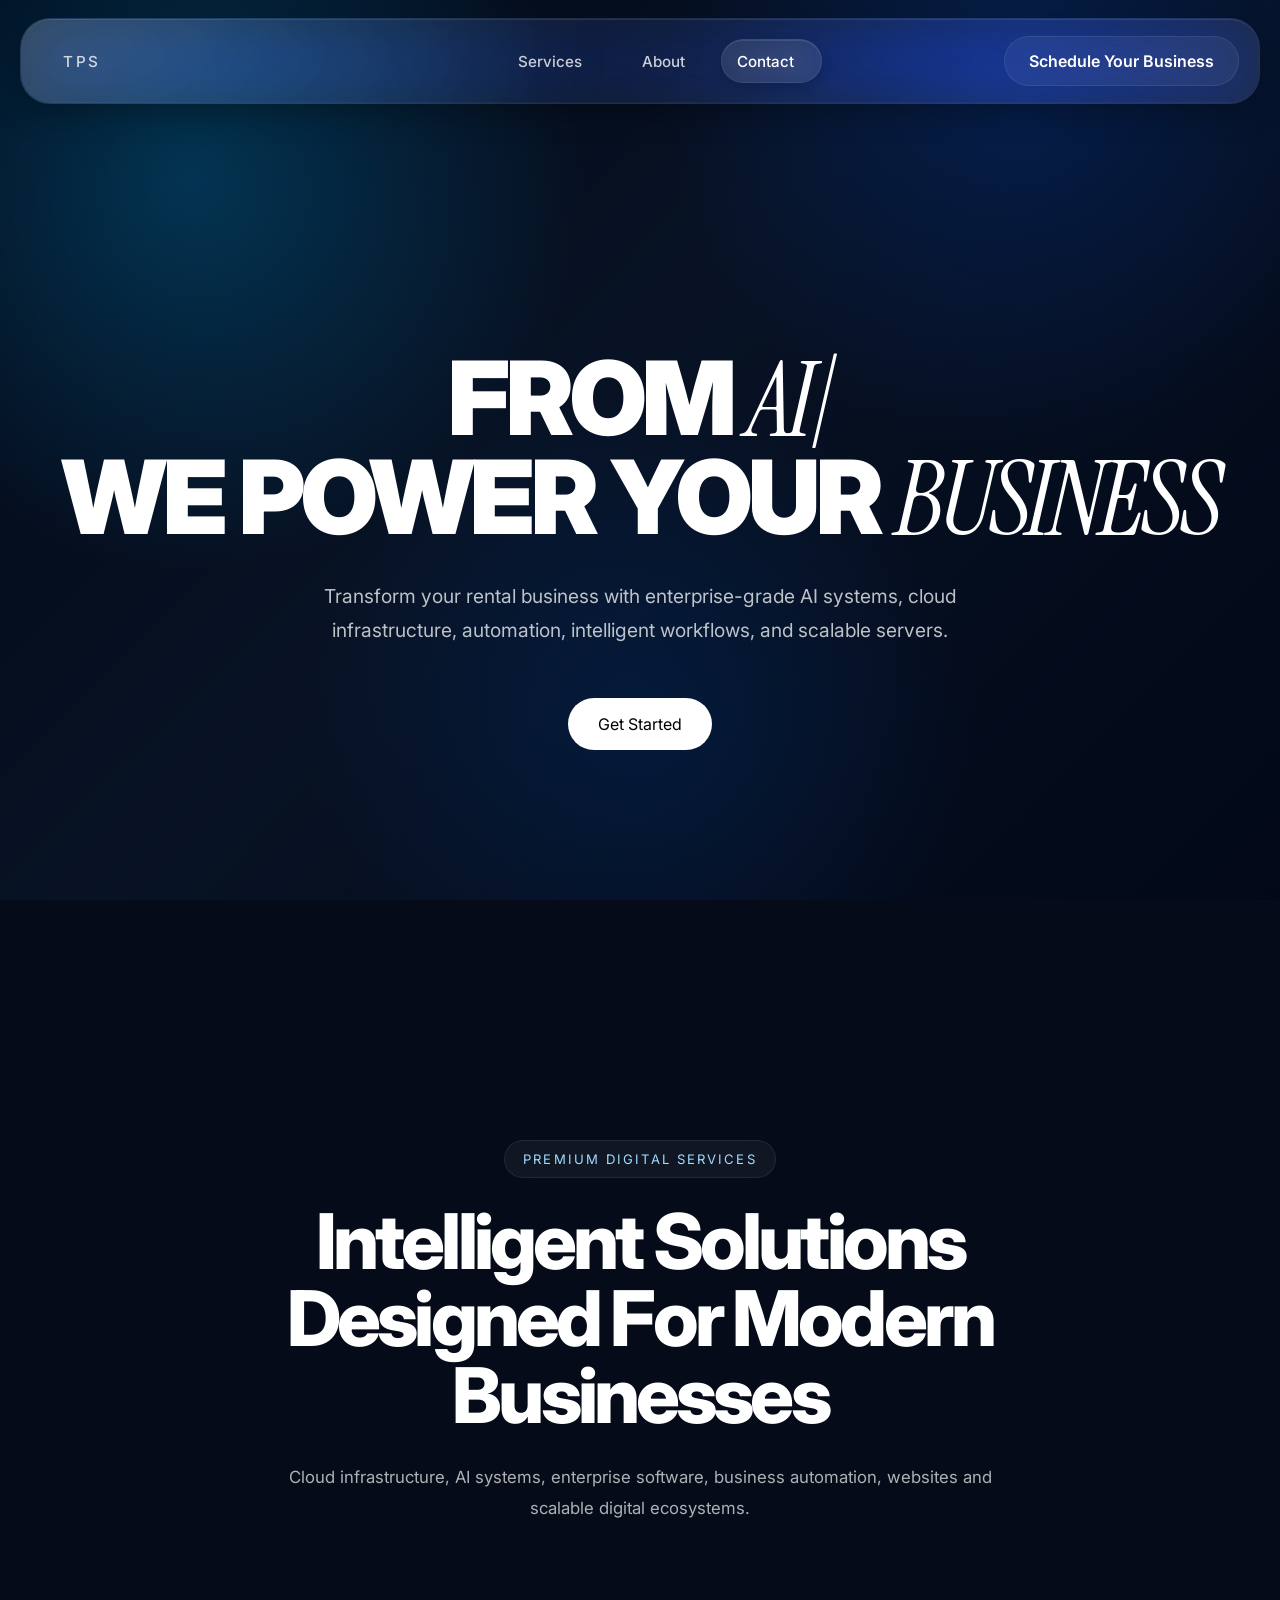
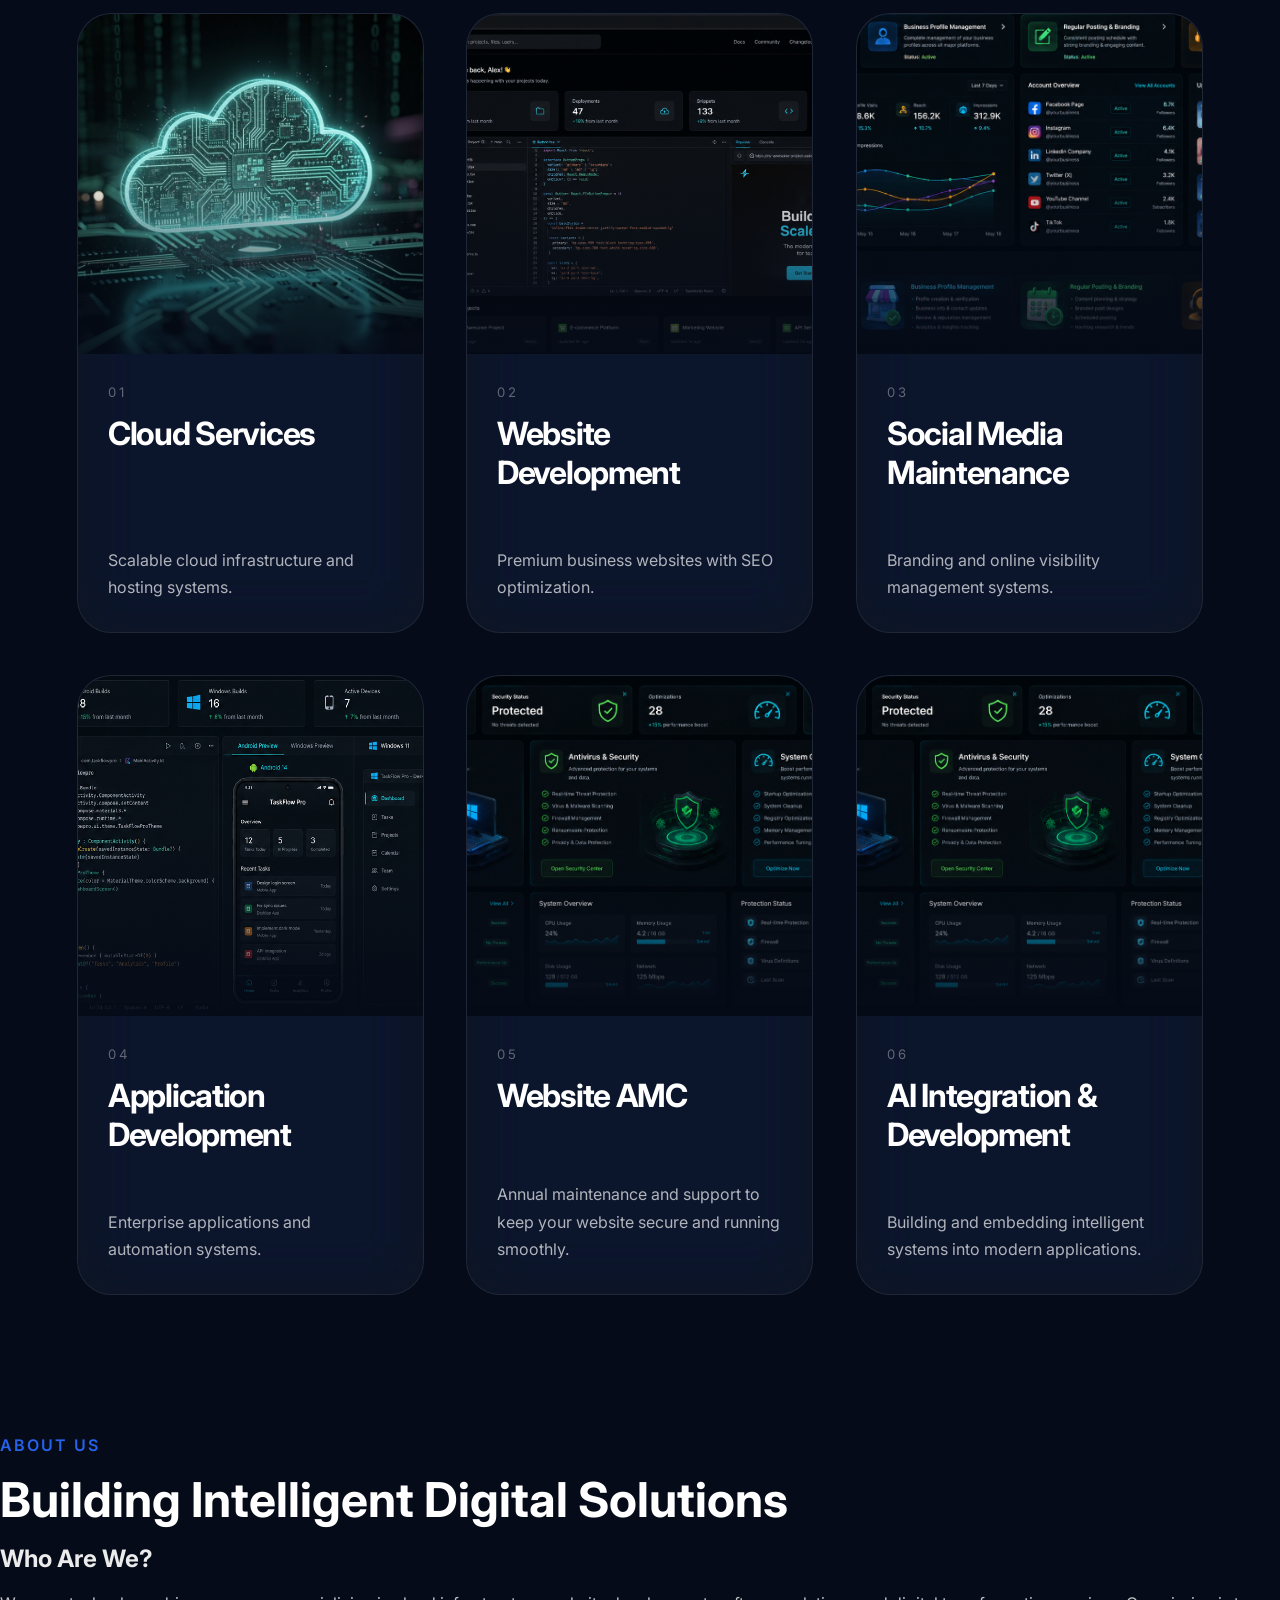
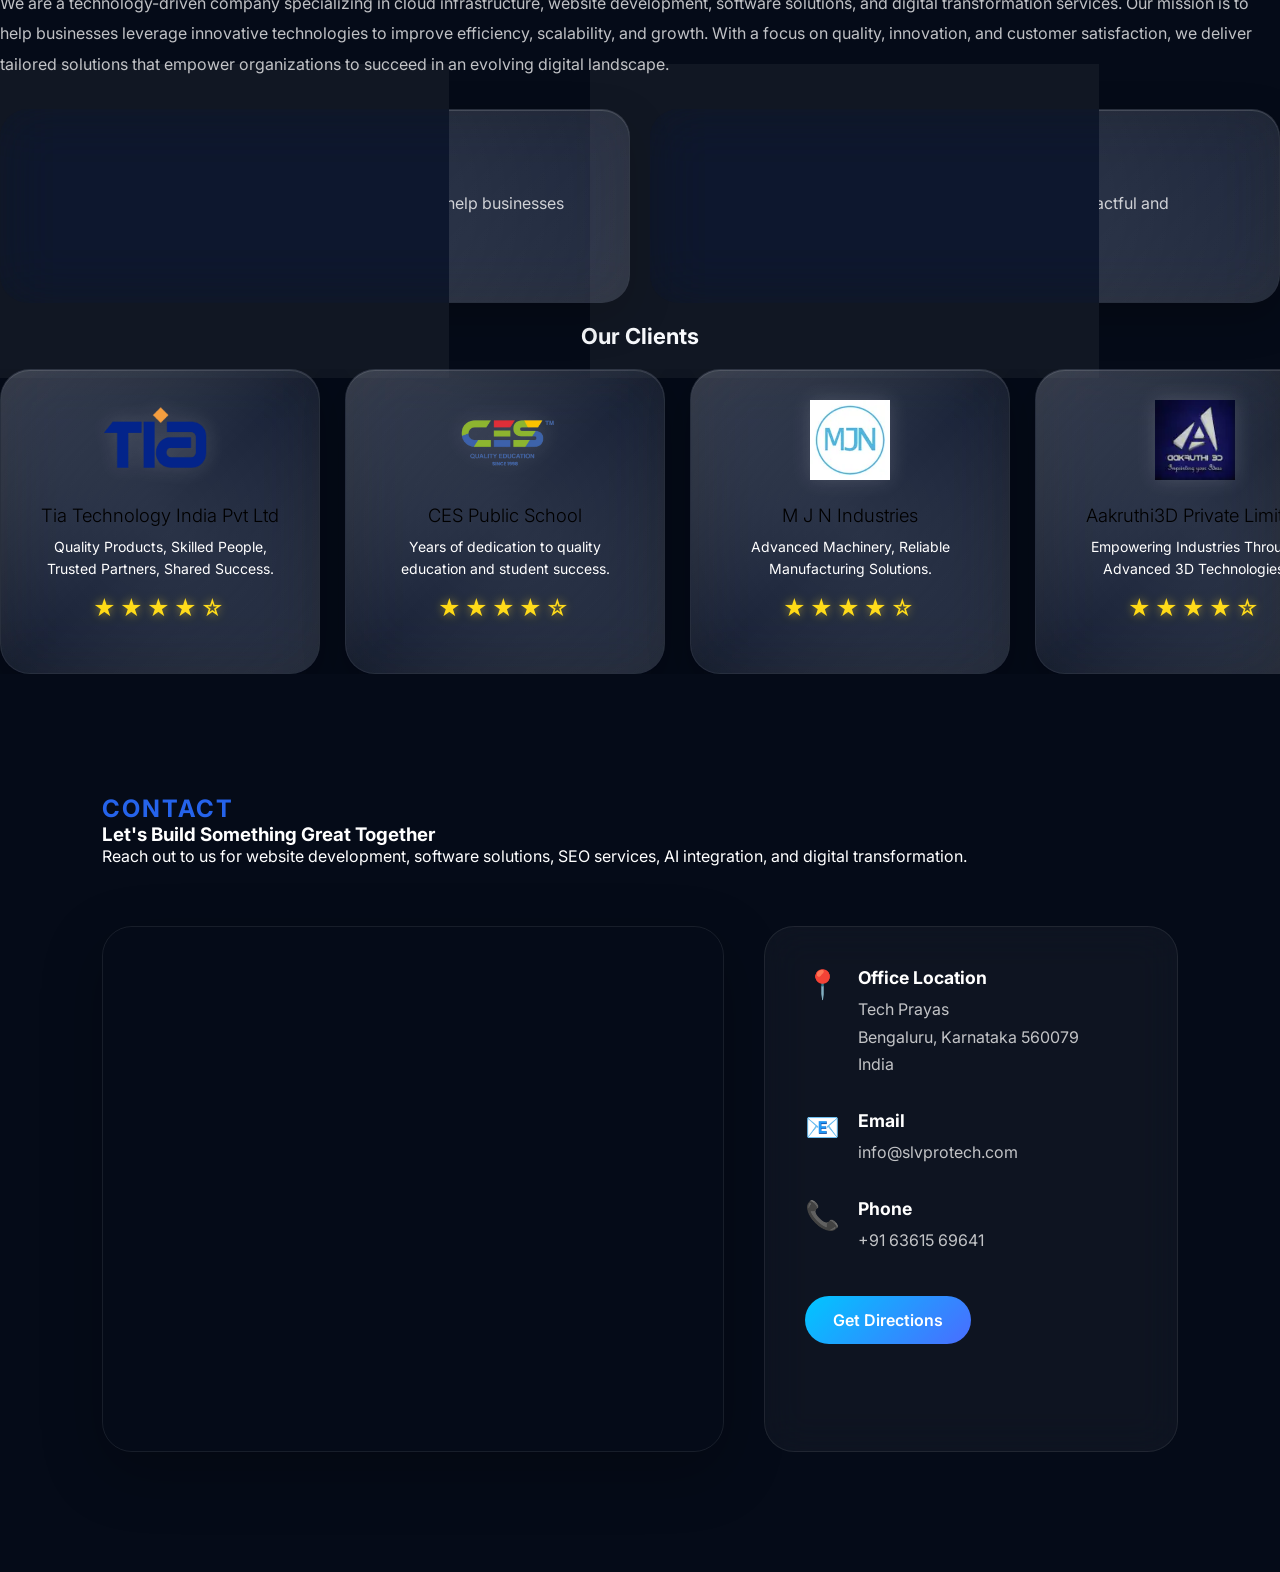
==== commit 46c9f742: "Add new file and update existing file" ====
--- a/index.html
+++ b/index.html
@@ -39,7 +39,7 @@
 
             <a href="#hero" class="logo nav-link active">
 
-                SLV
+                TPS
 
             </a>
 
@@ -494,224 +494,282 @@
     <section class="section" id="about">
 
         <div class="about-container">
-       <!--about image
+            <!--about image
          <div class="about-image">
 
             <img src="images/about-us.png" alt="About Us">
 
         </div>-->
 
-        <div class="about-content">
-
-            <span class="section-tag">
+            <div class="about-content">
+
+                <span class="section-tag">
                 ABOUT US
             </span>
 
-            <h2>
-                Building Intelligent Digital Solutions
-            </h2>
-
-            <h3>
-                Who Are We?
-            </h3>
-
-            <p>
-                We are a technology-driven company specializing in cloud
-                infrastructure, website development, software solutions,
-                and digital transformation services.
-
-                Our mission is to help businesses leverage innovative
-                technologies to improve efficiency, scalability, and growth.
-
-                With a focus on quality, innovation, and customer
-                satisfaction, we deliver tailored solutions that empower
-                organizations to succeed in an evolving digital landscape.
-            </p>
-
-            <div class="mission-vision">
-
-                <div class="box">
-                    <h3>Mission</h3>
-                    <p>
-                        To provide innovative and reliable digital
-                        solutions that help businesses grow and adapt
-                        to changing technologies.
-                    </p>
-                </div>
-
-                <div class="box">
-                    <h3>Vision</h3>
-                    <p>
-                        To become a trusted technology partner delivering
-                        impactful and sustainable digital transformation.
-                    </p>
-                </div>
-
-            </div>
-
-        </div>
-
-    </div>
+                <h2>
+                    Building Intelligent Digital Solutions
+                </h2>
+
+                <h3>
+                    Who Are We?
+                </h3>
+
+                <p>
+                    We are a technology-driven company specializing in cloud infrastructure, website development, software solutions, and digital transformation services. Our mission is to help businesses leverage innovative technologies to improve efficiency, scalability,
+                    and growth. With a focus on quality, innovation, and customer satisfaction, we deliver tailored solutions that empower organizations to succeed in an evolving digital landscape.
+                </p>
+
+                <div class="mission-vision">
+
+                    <div class="box">
+                        <h3>Mission</h3>
+                        <p>
+                            To provide innovative and reliable digital solutions that help businesses grow and adapt to changing technologies.
+                        </p>
+                    </div>
+
+                    <div class="box">
+                        <h3>Vision</h3>
+                        <p>
+                            To become a trusted technology partner delivering impactful and sustainable digital transformation.
+                        </p>
+                    </div>
+
+                </div>
+
+            </div>
+
+        </div>
 
         <h2 class="section-title">
             Our Clients
         </h2>
 
-    <!-- Desktop / Tablet -->
-    <div class="slider">
-
-        <div class="slide-track">
-
-            <div class="client-card">
-                <img src="icons/TIA.png" alt="TIA">
+        <!-- Desktop / Tablet -->
+        <div class="slider">
+
+            <div class="slide-track">
+
+                <div class="client-card">
+                    <img src="icons/TIA.png" alt="TIA">
+                    <h3>Tia Technology India Pvt Ltd </h3>
+                    <p>Quality Products, Skilled People, Trusted Partners, Shared Success.</p>
+                    <div class="client-rating">
+                        ★★★★☆
+                    </div>
+                </div>
+
+                <div class="client-card">
+                    <img src="icons/CES logo copy.png" alt="CES">
+                    <h3>CES Public School</h3>
+                    <p>Years of dedication to quality education and student success.</p>
+                    <div class="client-rating">
+                        ★★★★☆
+                    </div>
+                </div>
+
+                <div class="client-card">
+                    <img src="icons/mjn.webp" alt="MJN">
+                    <h3>M J N Industries</h3>
+                    <p>Advanced Machinery, Reliable Manufacturing Solutions.</p>
+                    <div class="client-rating">
+                        ★★★★☆
+                    </div>
+                </div>
+
+                <div class="client-card">
+                    <img src="icons/aakruthi.webp" alt="Aakruthi">
+                    <h3>Aakruthi3D Private Limited</h3>
+                    <p>Empowering Industries Through Advanced 3D Technologies.</p>
+                    <div class="client-rating">
+                        ★★★★☆
+                    </div>
+                </div>
+
+                <div class="client-card">
+                    <img src="icons/equity.avif" alt="Equity">
+                    <h3>Equity Developers and Builders</h3>
+                    <p>Your Trusted Partner in Design, Build & Development.</p>
+                    <div class="client-rating">
+                        ★★★★☆
+                    </div>
+                </div>
+
+                <div class="client-card">
+                    <img src="icons/kts.png" alt="KTS">
+                    <h3>KTS Wealth</h3>
+                    <p>Smart Investments for a Stronger Tomorrow.</p>
+                    <div class="client-rating">
+                        ★★★★☆
+                    </div>
+                </div>
+
+                <div class="client-card">
+                    <img src="icons/r-tech.png" alt="R-Tech">
+                    <h3>ATEM R-TECH SOLUTIONS (OPC) PRIVATE LIMITED</h3>
+                    <p>Building Smarter Futures Through Innovation.</p>
+                    <div class="client-rating">
+                        ★★★★☆
+                    </div>
+                </div>
+
+                <div class="client-card">
+                    <img src="icons/sl.png" alt="Siddhi Loha">
+                    <h3>Siddhi Loha Private Limited</h3>
+                    <p>Precision in Metal, Excellence in Every Detail.</p>
+                    <div class="client-rating">
+                        ★★★★☆
+                    </div>
+                </div>
+
+                <div class="client-card">
+                    <img src="icons/bvts.png" alt="R-Tech">
+                    <h3>Brilliant’s Valley International Residential School and Pre-University College</h3>
+                    <p>Building Bright Future.</p>
+                    <div class="client-rating">
+                        ★★★★☆
+                    </div>
+                </div>
+
+                <div class="client-card">
+                    <img src="icons/smartgeniee.png" alt="Siddhi Loha">
+                    <h3>Smart Geniee</h3>
+                    <p>Your Trusted Partner in Facility Management.</p>
+                    <div class="client-rating">
+                        ★★★★☆
+                    </div>
+                </div>
+
+                <!-- Duplicate for seamless loop -->
+
+                <div class="client-card">
+                    <img src="icons/TIA.png" alt="TIA">
+                    <h3>Tia Technology India Pvt Ltd </h3>
+                    <p>Quality Products, Skilled People, Trusted Partners, Shared Success.</p>
+                    <div class="client-rating">
+                        ★★★★☆
+                    </div>
+                </div>
+
+                <div class="client-card">
+                    <img src="icons/CES logo copy.png" alt="CES">
+                    <h3>CES Public School</h3>
+                    <p>Years of dedication to quality education and student success.</p>
+                    <div class="client-rating">
+                        ★★★★☆
+                    </div>
+                </div>
+
+                <div class="client-card">
+                    <img src="icons/mjn.png" alt="MJN">
+                    <h3>M J N Industries</h3>
+                    <p>Advanced Machinery, Reliable Manufacturing Solutions.</p>
+                    <div class="client-rating">
+                        ★★★★☆
+                    </div>
+                </div>
+
+            </div>
+
+        </div>
+
+        <!-- Mobile Slider -->
+
+        <div class="mobile-slider">
+
+            <div class="slide active">
+                <img src="icons/TIA.png" alt="">
                 <h3>Tia Technology India Pvt Ltd </h3>
                 <p>Quality Products, Skilled People, Trusted Partners, Shared Success.</p>
-            </div>
-
-            <div class="client-card">
-                <img src="icons/CES logo copy.png" alt="CES">
+                <div class="client-rating">
+                    ★★★★☆
+                </div>
+            </div>
+
+            <div class="slide">
+                <img src="icons/CES logo copy.png" alt="">
                 <h3>CES Public School</h3>
                 <p>Years of dedication to quality education and student success.</p>
-            </div>
-
-            <div class="client-card">
-                <img src="icons/mjn.webp" alt="MJN">
+                <div class="client-rating">
+                    ★★★★☆
+                </div>
+            </div>
+
+            <div class="slide">
+                <img src="icons/mjn.png" alt="">
                 <h3>M J N Industries</h3>
                 <p>Advanced Machinery, Reliable Manufacturing Solutions.</p>
-            </div>
-
-            <div class="client-card">
+                <div class="client-rating">
+                    ★★★★☆
+                </div>
+            </div>
+
+            <div class="slide">
+                <img src="icons/sl.png" alt="">
+                <h3>Siddhi Loha Private Limited</h3>
+                <p>Precision in Metal, Excellence in Every Detail.</p>
+                <div class="client-rating">
+                    ★★★★☆
+                </div>
+            </div>
+
+            <div class="slide">
                 <img src="icons/aakruthi.webp" alt="Aakruthi">
                 <h3>Aakruthi3D Private Limited</h3>
                 <p>Empowering Industries Through Advanced 3D Technologies.</p>
-            </div>
-
-            <div class="client-card">
-                <img src="icons/equity.png" alt="Equity">
+                <div class="client-rating">
+                    ★★★★☆
+                </div>
+            </div>
+
+            <div class="slide">
+                <img src="icons/equity.avif" alt="Equity">
                 <h3>Equity Developers and Builders</h3>
                 <p>Your Trusted Partner in Design, Build & Development.</p>
-            </div>
-
-            <div class="client-card">
+                <div class="client-rating">
+                    ★★★★☆
+                </div>
+            </div>
+
+            <div class="slide">
                 <img src="icons/kts.png" alt="KTS">
                 <h3>KTS Wealth</h3>
                 <p>Smart Investments for a Stronger Tomorrow.</p>
-            </div>
-
-            <div class="client-card">
+                <div class="client-rating">
+                    ★★★★☆
+                </div>
+            </div>
+
+            <div class="slide">
                 <img src="icons/r-tech.png" alt="R-Tech">
                 <h3>ATEM R-TECH SOLUTIONS (OPC) PRIVATE LIMITED</h3>
                 <p>Building Smarter Futures Through Innovation.</p>
-            </div>
-
-            <div class="client-card">
-                <img src="icons/sl.png" alt="Siddhi Loha">
-                <h3>Siddhi Loha Private Limited</h3>
-                <p>Precision in Metal, Excellence in Every Detail.</p>
-            </div>
-
-            <div class="client-card">
+                <div class="client-rating">
+                    ★★★★☆
+                </div>
+            </div>
+
+            <div class="slide">
                 <img src="icons/bvts.png" alt="R-Tech">
                 <h3>Brilliant’s Valley International Residential School and Pre-University College</h3>
                 <p>Building Bright Future.</p>
-            </div>
-
-            <div class="client-card">
+                <div class="client-rating">
+                    ★★★★☆
+                </div>
+            </div>
+
+            <div class="slide">
                 <img src="icons/smartgeniee.png" alt="Siddhi Loha">
                 <h3>Smart Geniee</h3>
                 <p>Your Trusted Partner in Facility Management.</p>
-            </div>
-
-            <!-- Duplicate for seamless loop -->
-
-            <div class="client-card">
-                <img src="icons/TIA.png" alt="TIA">
-                <h3>Tia Technology India Pvt Ltd </h3>
-                <p>Quality Products, Skilled People, Trusted Partners, Shared Success.</p>
-            </div>
-
-            <div class="client-card">
-                <img src="icons/CES logo copy.png" alt="CES">
-                <h3>CES Public School</h3>
-                <p>Years of dedication to quality education and student success.</p>
-            </div>
-
-            <div class="client-card">
-                <img src="icons/mjn.png" alt="MJN">
-                <h3>M J N Industries</h3>
-                <p>Advanced Machinery, Reliable Manufacturing Solutions.</p>
-            </div>
-
-        </div>
-
-    </div>
-
-    <!-- Mobile Slider -->
-
-    <div class="mobile-slider">
-
-        <div class="slide active">
-            <img src="icons/TIA.png" alt="">
-            <h3>Tia Technology India Pvt Ltd </h3>
-            <p>Quality Products, Skilled People, Trusted Partners, Shared Success.</p>
-        </div>
-
-        <div class="slide">
-            <img src="icons/CES logo copy.png" alt="">
-            <h3>CES Public School</h3>
-            <p>Years of dedication to quality education and student success.</p>
-        </div>
-
-        <div class="slide">
-            <img src="icons/mjn.png" alt="">
-            <h3>M J N Industries</h3>
-            <p>Advanced Machinery, Reliable Manufacturing Solutions.</p>
-        </div>
-
-        <div class="slide">
-            <img src="icons/sl.png" alt="">
-            <h3>Siddhi Loha Private Limited</h3>
-            <p>Precision in Metal, Excellence in Every Detail.</p>
-        </div>
-
-        <div class="slide">
-            <img src="icons/aakruthi.png" alt="Aakruthi">
-            <h3>Aakruthi3D Private Limited</h3>
-            <p>Empowering Industries Through Advanced 3D Technologies.</p>
-        </div>
-
-        <div class="slide">
-            <img src="icons/equity.png" alt="Equity">
-            <h3>Equity Developers and Builders</h3>
-            <p>Your Trusted Partner in Design, Build & Development.</p>
-        </div>
-
-        <div class="slide">
-            <img src="icons/kts.png" alt="KTS">
-            <h3>KTS Wealth</h3>
-            <p>Smart Investments for a Stronger Tomorrow.</p>
-        </div>
-
-        <div class="slide">
-            <img src="icons/r-tech.png" alt="R-Tech">
-            <h3>ATEM R-TECH SOLUTIONS (OPC) PRIVATE LIMITED</h3>
-            <p>Building Smarter Futures Through Innovation.</p>
-        </div>
-
-        <div class="slide">
-            <img src="icons/bvts.png" alt="R-Tech">
-            <h3>Brilliant’s Valley International Residential School and Pre-University College</h3>
-            <p>Building Bright Future.</p>
-        </div>
-
-        <div class="slide">
-            <img src="icons/smartgeniee.png" alt="Siddhi Loha">
-            <h3>Smart Geniee</h3>
-            <p>Your Trusted Partner in Facility Management.</p>
-        </div>
-    </div>
-
-</section>
+                <div class="client-rating">
+                    ★★★★☆
+                </div>
+            </div>
+        </div>
+
+    </section>
 
     <section id="contact" class="contact-section">
 
--- a/style.css
+++ b/style.css
@@ -908,255 +908,559 @@
     }
 }
 
+
 /* About us*/
-.clients-section{
-    padding:80px 0;
-    background:#f8fafc;
-    overflow:hidden;
-}
-
-.section-title{
-    text-align:center;
-    font-size:22px;
-    margin-top:20px;
-    margin-bottom:20px;
-    color:#f8fafd;
-}
-
-.about-section{
-    padding:100px 8%;
-    background:#ffffff;
-}
-
-.about-container{
-    display:flex;
-    align-items:center;
-    justify-content:space-between;
-    gap:60px;
-}
-
-.about-image{
-    flex:1;
-}
-
-.about-image img{
-    width:100%;
-    max-width:550px;
-}
-
-.about-content{
-    flex:1;
-}
-
-.section-tag{
-    color:#2563eb;
-    font-weight:600;
-    letter-spacing:2px;
-}
-
-.about-content h2{
-    font-size:48px;
-    margin:15px 0;
-    color:#eef0f5;
-}
-
-.about-content h3{
-    font-size:24px;
-    margin-bottom:15px;
-    color:#c6c8cc;
-}
-
-.about-content p{
-    color:#edeef0;
-    line-height:1.8;
-    margin-bottom:20px;
-}
-
-.mission-vision{
-    display:flex;
-    gap:20px;
-    margin-top:30px;
-}
-
-.box{
-    flex:1;
-    background:#356ba1;
-    padding:25px;
-    border-radius:15px;
-    border-left:4px solid #2563eb;
-}
-
-.box h4{
-    margin-bottom:10px;
-    color:#0f172a;
-}
+
+.clients-section {
+    padding: 80px 0;
+    background: #f8fafc;
+    overflow: hidden;
+}
+
+.section-title {
+    text-align: center;
+    font-size: 22px;
+    margin-top: 20px;
+    margin-bottom: 20px;
+    color: #f8fafd;
+}
+
+.about-section {
+    padding: 100px 8%;
+    background: #ffffff;
+}
+
+.about-container {
+    display: flex;
+    align-items: center;
+    justify-content: space-between;
+    gap: 60px;
+}
+
+.about-image {
+    flex: 1;
+}
+
+.about-image img {
+    width: 100%;
+    max-width: 550px;
+}
+
+.about-content {
+    flex: 1;
+}
+
+.section-tag {
+    color: #2563eb;
+    font-weight: 600;
+    letter-spacing: 2px;
+}
+
+.about-content h2 {
+    font-size: 48px;
+    margin: 15px 0;
+    color: #ffffff;
+}
+
+.about-content h3 {
+    font-size: 24px;
+    margin-bottom: 15px;
+    color: rgba(255, 255, 255, 0.92);
+}
+
+.about-content p {
+    color: rgba(255, 255, 255, 0.75);
+    line-height: 1.9;
+    margin-bottom: 20px;
+}
+
+.mission-vision {
+    display: flex;
+    gap: 20px;
+    margin-top: 30px;
+}
+
+.box {
+    position: relative;
+    flex: 1;
+    padding: 35px;
+    border-radius: 28px;
+    background: rgba(255, 255, 255, 0.05);
+    backdrop-filter: blur(28px) saturate(180%);
+    -webkit-backdrop-filter: blur(28px) saturate(180%);
+    border: 1px solid rgba(255, 255, 255, 0.10);
+    box-shadow: inset 0 1px 0 rgba(255, 255, 255, 0.15), 0 15px 40px rgba(0, 0, 0, 0.25);
+    overflow: hidden;
+    transition: transform .4s ease, border-color .4s ease, box-shadow .4s ease;
+}
+
+.box::before {
+    content: "";
+    position: absolute;
+    inset: 0;
+    background: linear-gradient( 135deg, rgba(255, 255, 255, 0.16), rgba(255, 255, 255, 0.02), rgba(255, 255, 255, 0.08));
+    pointer-events: none;
+}
+
+.box::after {
+    content: "";
+    position: absolute;
+    top: -50%;
+    left: -50%;
+    width: 200%;
+    height: 200%;
+    background: radial-gradient( circle, rgba(255, 255, 255, 0.12), transparent 60%);
+    animation: glassFloat 12s linear infinite;
+}
+
+.box:hover {
+    transform: translateY(-8px);
+    border-color: rgba(120, 200, 255, 0.35);
+    box-shadow: inset 0 1px 0 rgba(255, 255, 255, 0.18), 0 25px 60px rgba(0, 0, 0, 0.35);
+}
+
+.box h3 {
+    position: relative;
+    z-index: 2;
+    color: #ffffff;
+    margin-bottom: 15px;
+}
+
+.box p {
+    position: relative;
+    z-index: 2;
+    color: rgba(255, 255, 255, 0.78);
+    line-height: 1.8;
+}
+
+@keyframes glassFloat {
+    0% {
+        transform: translate(-10%, -10%) rotate(0deg);
+    }
+    100% {
+        transform: translate(10%, 10%) rotate(360deg);
+    }
+}
+
 
 /* Statistics */
 
+
 /* Responsive */
 
-@media(max-width:992px){
-
-    .about-container{
-        flex-direction:column;
-        text-align:center;
-    }
-
-    .mission-vision{
-        flex-direction:column;
-    }
-
-    .stats-section{
-        grid-template-columns:repeat(2,1fr);
-    }
-
-    .about-content h2{
-        font-size:38px;
-    }
-}
-
-@media(max-width:768px){
-
-    .stats-section{
-        grid-template-columns:1fr;
-    }
-
-    .about-content h2{
-        font-size:30px;
-    }
-}
+@media(max-width:992px) {
+    .about-container {
+        flex-direction: column;
+        text-align: center;
+    }
+    .mission-vision {
+        flex-direction: column;
+    }
+    .stats-section {
+        grid-template-columns: repeat(2, 1fr);
+    }
+    .about-content h2 {
+        font-size: 38px;
+    }
+}
+
+@media(max-width:768px) {
+    .stats-section {
+        grid-template-columns: 1fr;
+    }
+    .about-content h2 {
+        font-size: 30px;
+    }
+}
+
 
 /* Desktop Slider */
 
-.slider{
-    overflow:hidden;
-    width:100%;
-}
-
-.slide-track{
-    display:flex;
-    gap:25px;
-    width:max-content;
-    animation:scroll 40s linear infinite;
-}
-
-.slider:hover .slide-track{
-    animation-play-state:paused;
-}
-
-.client-card{
-
-    width:300px;
-    min-width:300px;
-
-    background:#fff;
-
-    border-radius:20px;
-
-    padding:25px;
-
-    text-align:center;
-
-    box-shadow:
-    0 8px 25px rgba(0,0,0,.08);
-
-    transition:.4s;
-}
-
-.client-card:hover{
-    transform:translateY(-10px);
-}
-
-.client-card img{
-    width:120px;
-    height:80px;
-    object-fit:contain;
-    margin-bottom:20px;
-}
-
-.client-card h3{
-    margin-bottom:10px;
-    color:#0f172a;
-}
-
-.client-card p{
-    color:#64748b;
-    line-height:1.6;
-    font-size:14px;
-}
-
-@keyframes scroll{
-
-    from{
-        transform:translateX(0);
-    }
-
-    to{
-        transform:translateX(-50%);
-    }
-}
+.slider {
+    overflow: hidden;
+    width: 100%;
+}
+
+.slide-track {
+    display: flex;
+    gap: 25px;
+    width: max-content;
+    animation: scroll 40s linear infinite;
+}
+
+.slider:hover .slide-track {
+    animation-play-state: paused;
+}
+
+.client-card {
+    position: relative;
+    width: 320px;
+    min-width: 320px;
+    padding: 30px;
+    text-align: center;
+    border-radius: 30px;
+    background: rgba(255, 255, 255, 0.05);
+    backdrop-filter: blur(30px) saturate(180%);
+    -webkit-backdrop-filter: blur(30px) saturate(180%);
+    border: 1px solid rgba(255, 255, 255, 0.10);
+    box-shadow: inset 0 1px 0 rgba(255, 255, 255, 0.12), 0 15px 40px rgba(0, 0, 0, 0.25);
+    overflow: hidden;
+    transition: transform .5s ease, border-color .5s ease, box-shadow .5s ease;
+}
+
+.client-card::before {
+    content: "";
+    position: absolute;
+    inset: 0;
+    background: linear-gradient( 135deg, rgba(255, 255, 255, 0.14), rgba(255, 255, 255, 0.02), rgba(255, 255, 255, 0.08));
+    pointer-events: none;
+}
+
+.client-card::after {
+    content: "";
+    position: absolute;
+    width: 200%;
+    height: 200%;
+    top: -50%;
+    left: -50%;
+    background: radial-gradient( circle, rgba(255, 255, 255, 0.10), transparent 60%);
+    animation: clientGlassFloat 12s linear infinite;
+}
+
+.client-card:hover {
+    transform: translateY(-12px);
+    border-color: rgba(120, 200, 255, 0.35);
+    box-shadow: inset 0 1px 0 rgba(255, 255, 255, 0.15), 0 25px 60px rgba(0, 0, 0, 0.35);
+}
+
+.client-card img {
+    position: relative;
+    z-index: 2;
+    width: 130px;
+    height: 90px;
+    object-fit: contain;
+    margin-bottom: 20px;
+    filter: drop-shadow(0 0 10px rgba(255, 255, 255, 0.15));
+}
+
+.client-card h3 {
+    position: relative;
+    z-index: 2;
+    color: #ffffff;
+    margin-bottom: 12px;
+    font-size: 1.15rem;
+    font-weight: 700;
+}
+
+.client-card p {
+    position: relative;
+    z-index: 2;
+    color: rgba(255, 255, 255, 0.72);
+    line-height: 1.7;
+    font-size: .92rem;
+}
+
+@keyframes clientGlassFloat {
+    0% {
+        transform: translate(-10%, -10%) rotate(0deg);
+    }
+    100% {
+        transform: translate(10%, 10%) rotate(360deg);
+    }
+}
+
+.client-card:hover {
+    transform: translateY(-10px);
+}
+
+.client-card img {
+    width: 120px;
+    height: 80px;
+    object-fit: contain;
+    margin-bottom: 20px;
+}
+
+.client-card h3 {
+    margin-bottom: 10px;
+    color: #000000;
+}
+
+.client-card p {
+    color: #ffffff;
+    line-height: 1.6;
+    font-size: 14px;
+}
+
+.client-card:hover {
+    transform: translateY(-10px);
+}
+
+.client-card img {
+    width: 120px;
+    height: 80px;
+    object-fit: contain;
+    margin-bottom: 20px;
+}
+
+.client-card h3 {
+    margin-bottom: 10px;
+    color: #000000;
+    font-weight: 300;
+    ;
+}
+
+.client-card p {
+    color: #ffffff;
+    line-height: 1.6;
+    font-size: 14px;
+}
+
+.client-card:hover {
+    transform: translateY(-10px);
+}
+
+.client-card img {
+    width: 120px;
+    height: 80px;
+    object-fit: contain;
+    margin-bottom: 20px;
+}
+
+.client-card h3 {
+    margin-bottom: 10px;
+    color: #000000;
+    font-weight: 300;
+    ;
+}
+
+.client-card p {
+    color: #ffffff;
+    line-height: 1.6;
+    font-size: 14px;
+}
+
+.client-card:hover {
+    transform: translateY(-10px);
+}
+
+.client-card img {
+    width: 120px;
+    height: 80px;
+    object-fit: contain;
+    margin-bottom: 20px;
+}
+
+.client-card h3 {
+    margin-bottom: 10px;
+    color: #000000;
+}
+
+.client-card p {
+    color: #ffffff;
+    line-height: 1.6;
+    font-size: 14px;
+}
+
+.client-card:hover {
+    transform: translateY(-10px);
+}
+
+.client-card img {
+    width: 120px;
+    height: 80px;
+    object-fit: contain;
+    margin-bottom: 20px;
+}
+
+.client-card h3 {
+    margin-bottom: 10px;
+    #000000;
+    font-weight: 500;
+}
+
+.client-card p {
+    color: #ffffff;
+    line-height: 1.6;
+    font-size: 14px;
+}
+
+.client-card:hover {
+    transform: translateY(-10px);
+}
+
+.client-card img {
+    width: 120px;
+    height: 80px;
+    object-fit: contain;
+    margin-bottom: 20px;
+}
+
+.client-card h3 {
+    margin-bottom: 10px;
+    #000000;
+    font-weight: 500;
+    ;
+}
+
+.client-card p {
+    color: #ffffff;
+    line-height: 1.6;
+    font-size: 14px;
+}
+
+.client-card:hover {
+    transform: translateY(-10px);
+}
+
+.client-card img {
+    width: 120px;
+    height: 80px;
+    object-fit: contain;
+    margin-bottom: 20px;
+}
+
+.client-card h3 {
+    margin-bottom: 10px;
+    color: #000000;
+    font-weight: 300;
+    ;
+}
+
+.client-card p {
+    color: #ffffff;
+    line-height: 1.6;
+    font-size: 14px;
+}
+
+.client-card:hover {
+    transform: translateY(-10px);
+}
+
+.client-card img {
+    width: 120px;
+    height: 80px;
+    object-fit: contain;
+    margin-bottom: 20px;
+}
+
+.client-card h3 {
+    margin-bottom: 10px;
+    color: #000000;
+    font-weight: 300;
+    ;
+}
+
+.client-card p {
+    color: #ffffff;
+    line-height: 1.6;
+    font-size: 14px;
+}
+
+.client-card:hover {
+    transform: translateY(-10px);
+}
+
+.client-card img {
+    width: 120px;
+    height: 80px;
+    object-fit: contain;
+    margin-bottom: 20px;
+}
+
+.client-card h3 {
+    margin-bottom: 10px;
+    color: #000000;
+    font-weight: 300;
+    ;
+}
+
+.client-card p {
+    color: #ffffff;
+    line-height: 1.6;
+    font-size: 14px;
+}
+
+@keyframes scroll {
+    from {
+        transform: translateX(0);
+    }
+    to {
+        transform: translateX(-50%);
+    }
+}
+
 
 /* Mobile Slider */
 
-.mobile-slider{
-    display:none;
-}
-
-.slide{
-    display:none;
-    background:#fff;
-    padding:25px;
-    border-radius:20px;
-    text-align:center;
-    box-shadow:0 10px 25px rgba(0,0,0,.08);
-}
-
-.slide.active{
-    display:block;
-}
-
-.slide img{
-    width:150px;
-    height:100px;
-    object-fit:contain;
-    margin-bottom:15px;
-}
-
-.slide h3{
-    margin-bottom:10px;
-}
-
-.slide p{
-    color:#64748b;
-    line-height:1.6;
-}
+.mobile-slider {
+    display: none;
+}
+
+.slide {
+    display: none;
+    background: rgba(255, 255, 255, 0.05);
+    backdrop-filter: blur(25px);
+    -webkit-backdrop-filter: blur(25px);
+    border: 1px solid rgba(255, 255, 255, 0.08);
+    padding: 30px;
+    border-radius: 28px;
+    box-shadow: inset 0 1px 0 rgba(255, 255, 255, 0.12), 0 15px 40px rgba(0, 0, 0, 0.25);
+}
+
+.slide.active {
+    display: block;
+}
+
+.slide img {
+    width: 150px;
+    height: 100px;
+    object-fit: contain;
+    margin-bottom: 15px;
+}
+
+.slide h3 {
+    margin-bottom: 10px;
+}
+
+.slide p {
+    font-style: italic;
+    font-width: 200;
+    line-height: 1.6;
+}
+
+.client-rating {
+    margin-top: 15px;
+    font-size: 22px;
+    letter-spacing: 4px;
+    color: #FFD700;
+    text-align: center;
+    text-shadow: 0 0 8px rgba(255, 215, 0, .4), 0 0 15px rgba(255, 215, 0, .2);
+}
+
 
 /* Tablet */
 
-@media(max-width:992px){
-
-    .client-card{
-        width:260px;
-        min-width:260px;
-    }
-}
+@media(max-width:992px) {
+    .client-card {
+        width: 260px;
+        min-width: 260px;
+    }
+}
+
 
 /* Mobile */
 
-@media(max-width:768px){
-
-    .slider{
-        display:none;
-    }
-
-    .mobile-slider{
-        display:block;
-        width:90%;
-        max-width:400px;
-        margin:auto;
-    }
-
-    .section-title{
-        font-size:30px;
+@media(max-width:768px) {
+    .slider {
+        display: none;
+    }
+    .mobile-slider {
+        display: block;
+        width: 90%;
+        max-width: 400px;
+        margin: auto;
+    }
+    .section-title {
+        font-size: 30px;
     }
 }
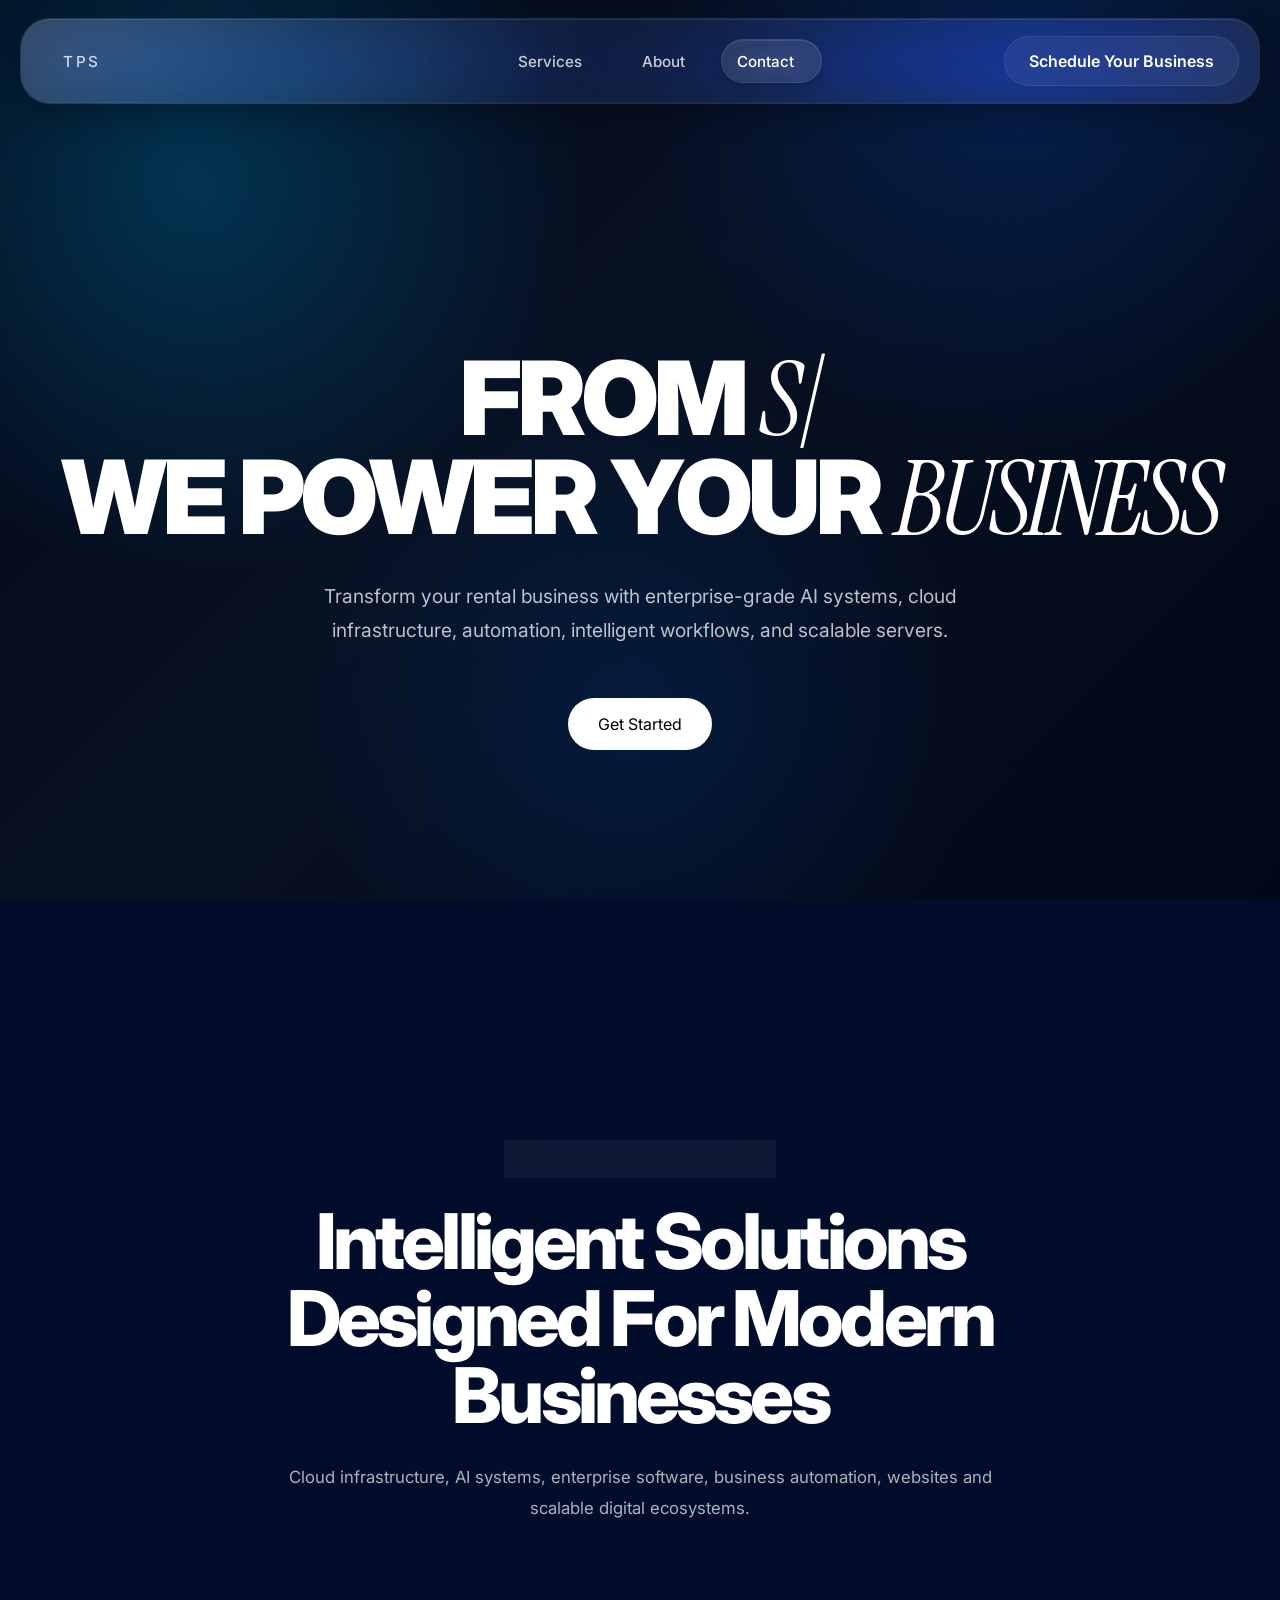
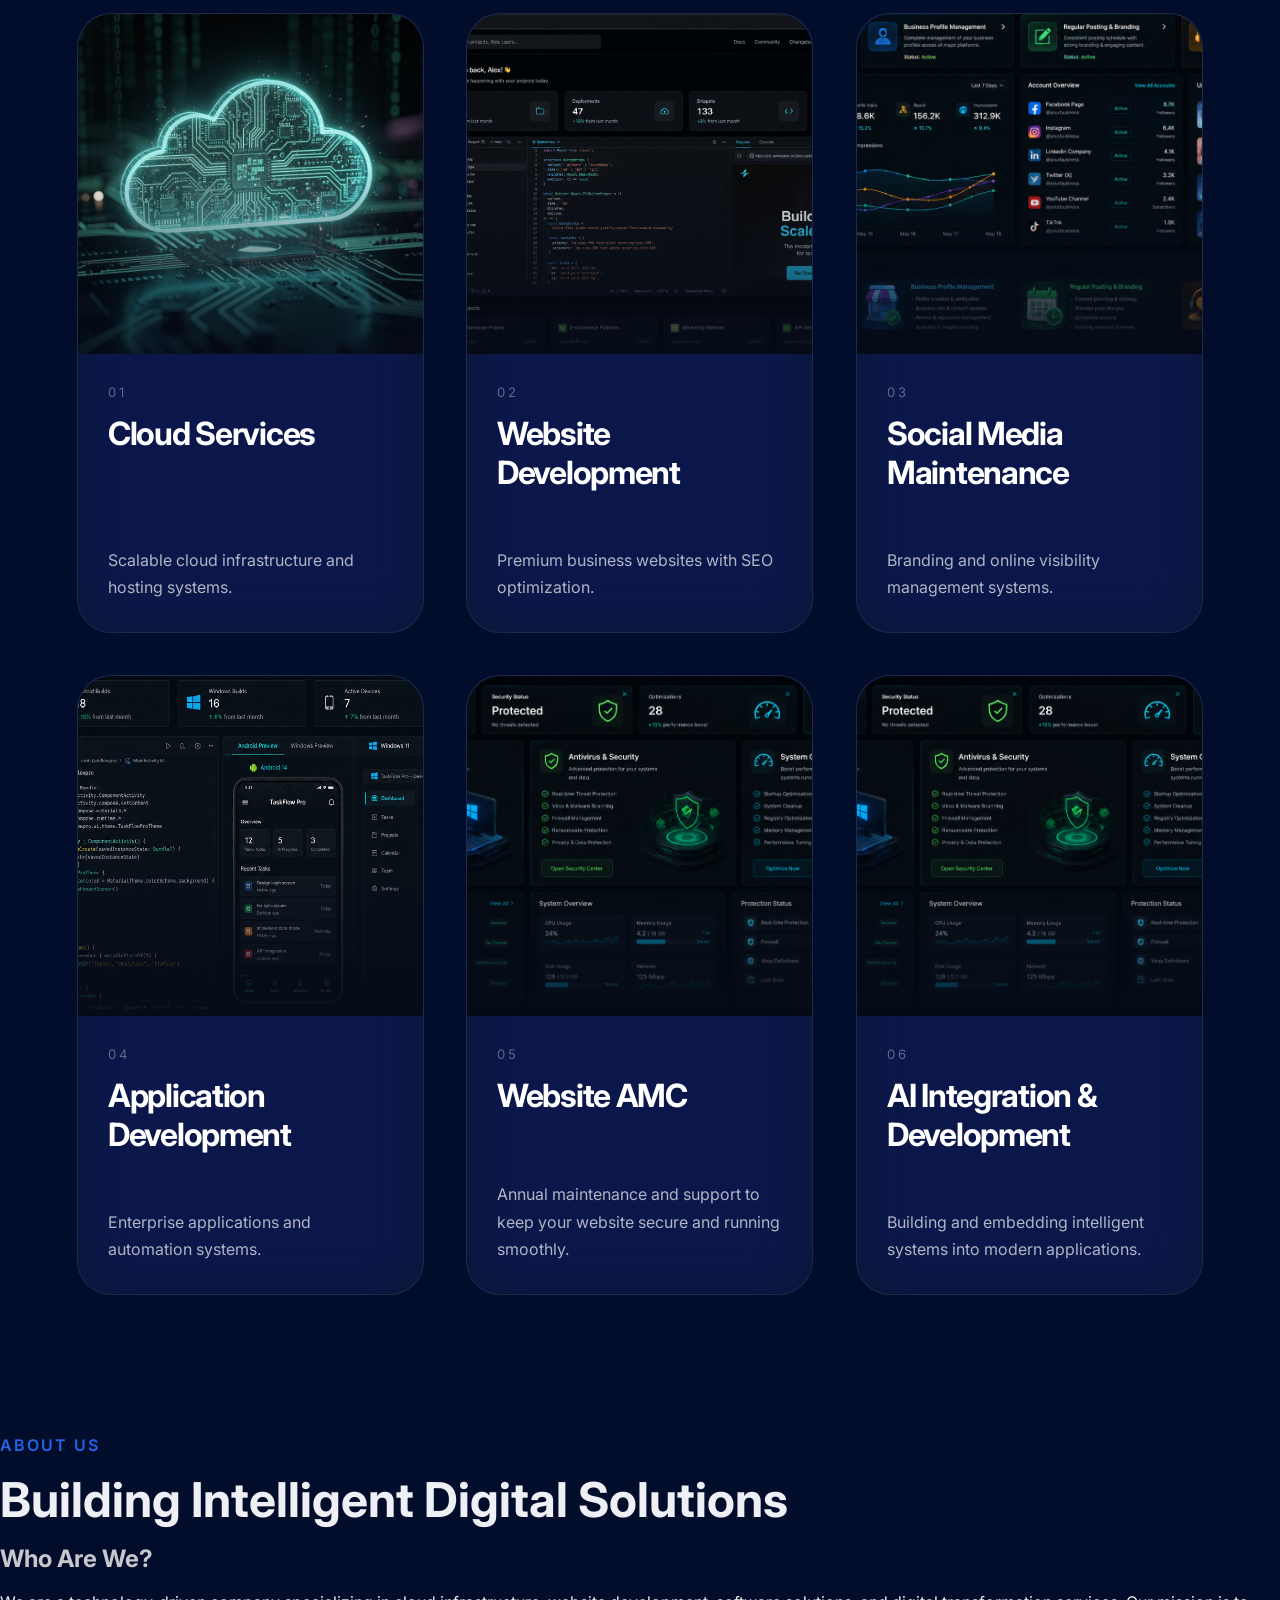
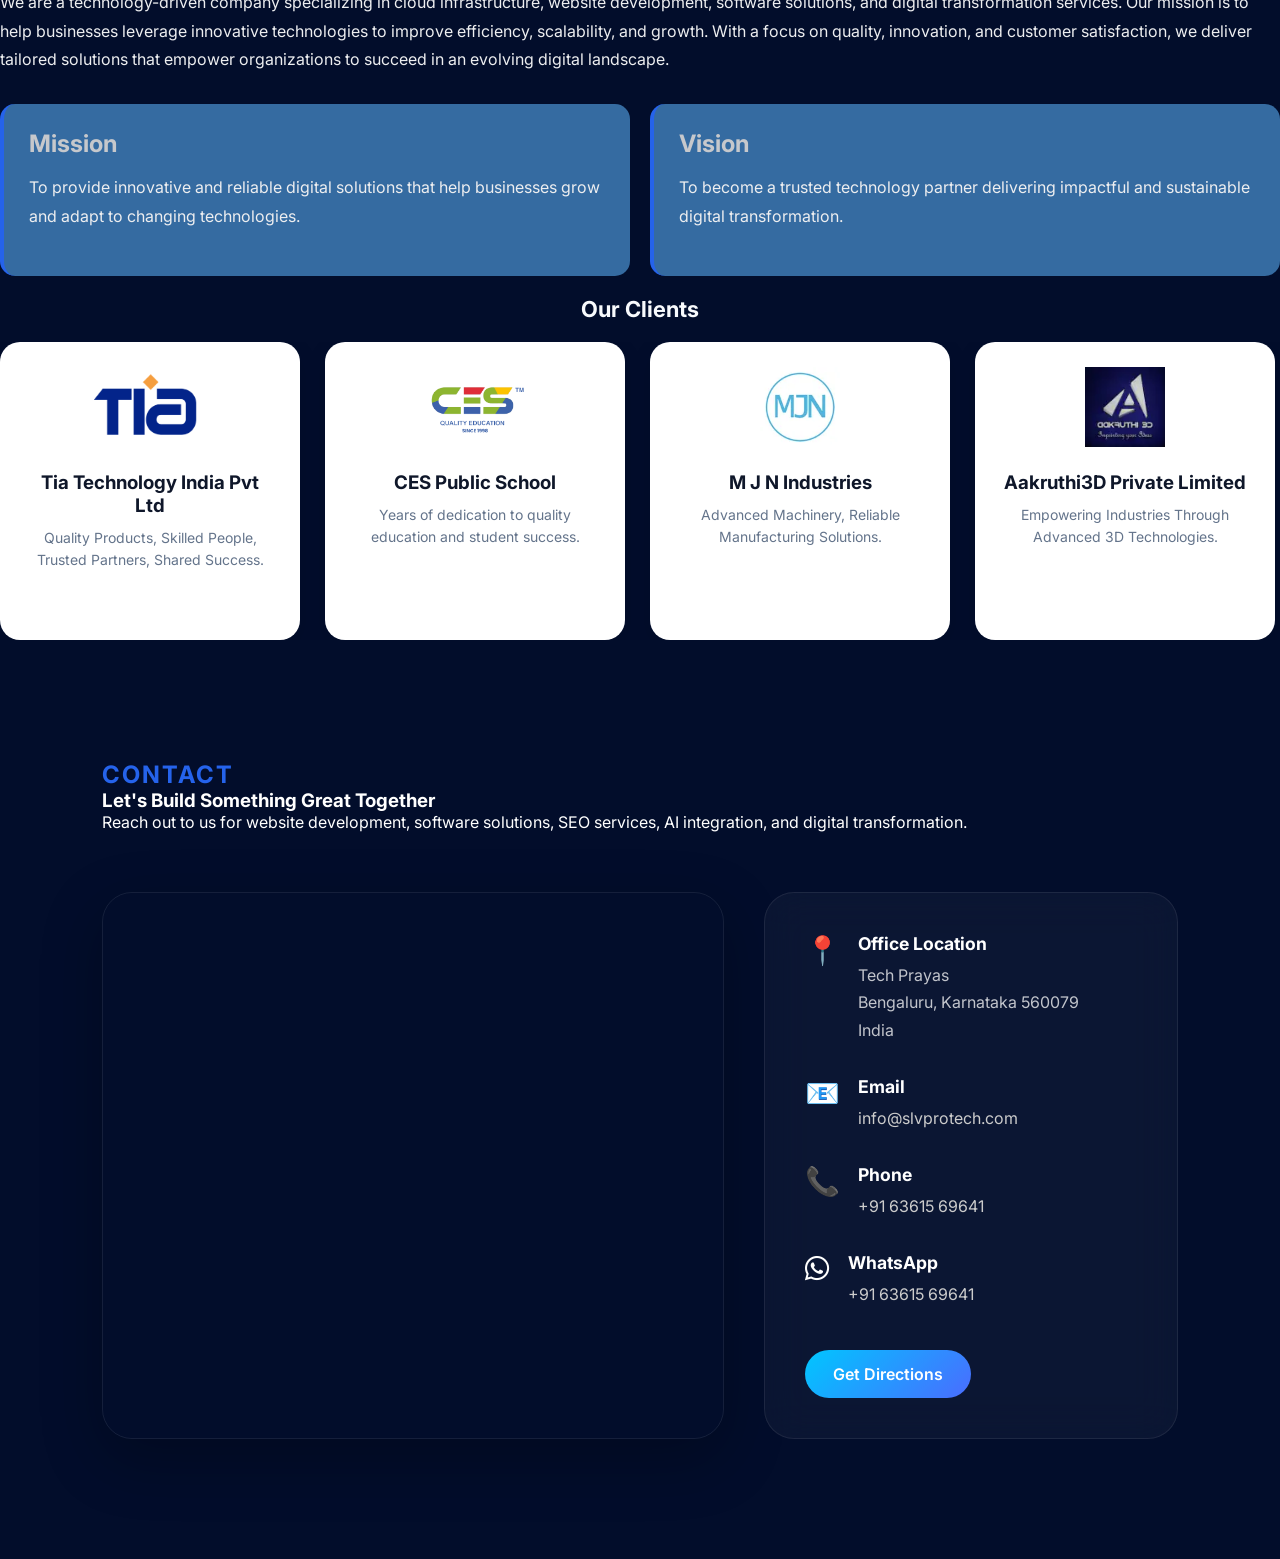
==== commit 058addfa: "Added cloud service and website development pages" ====
--- a/index.html
+++ b/index.html
@@ -17,6 +17,7 @@
 
     <link href="https://fonts.googleapis.com/css2?family=Inter:wght@400;500;600;700;800;900&family=Instrument+Serif:ital@1&display=swap" rel="stylesheet">
 
+    <link rel="stylesheet" href="https://cdnjs.cloudflare.com/ajax/libs/font-awesome/6.5.1/css/all.min.css">
     <!-- CSS -->
 
     <link rel="stylesheet" href="style.css">
@@ -244,6 +245,9 @@
                         <li>Business Email & Hosting</li>
 
                     </ul>
+                    <a href="service/cloudservice.html" class="service-btn">
+                    Learn More
+                    </a>
 
                 </div>
 
@@ -505,7 +509,7 @@
 
                 <span class="section-tag">
                 ABOUT US
-            </span>
+                </span>
 
                 <h2>
                     Building Intelligent Digital Solutions
@@ -849,8 +853,18 @@
         </a>
 
                     </div>
-
-                </div>
+                </div>
+                <div class="contact-item">
+                    <div class="contact-icon">
+                        <i class="fa-brands fa-whatsapp"></i>
+                    </div>
+                    <div>
+                        <h3>WhatsApp</h3>
+                        <a href="https://wa.me/916361569641" target="_blank">
+            +91 63615 69641
+        </a>
+                    </div>
+                </div>    
 
                 <a href="https://maps.google.com/?q=12.9814901,77.5541000" target="_blank" class="direction-btn">
 
--- a/style.css
+++ b/style.css
@@ -601,6 +601,10 @@
     box-shadow: 0 0 14px #5ad6ff;
 }
 
+.card-expand a {
+     color: #fff;
+}
+
 
 /* HOVER */
 
@@ -668,6 +672,15 @@
 
 .contact-item a:hover {
     color: #fff;
+}
+
+.contact-item a {
+    color: #ccc;
+    text-decoration: none;
+}
+
+.contact-item a:hover {
+    color: #25D366; /* WhatsApp green */
 }
 
 .direction-btn {
@@ -908,26 +921,24 @@
     }
 }
 
-
 /* About us*/
-
-.clients-section {
-    padding: 80px 0;
-    background: #f8fafc;
-    overflow: hidden;
-}
-
-.section-title {
-    text-align: center;
-    font-size: 22px;
-    margin-top: 20px;
-    margin-bottom: 20px;
-    color: #f8fafd;
-}
-
-.about-section {
-    padding: 100px 8%;
-    background: #ffffff;
+.clients-section{
+    padding:80px 0;
+    background:#f8fafc;
+    overflow:hidden;
+}
+
+.section-title{
+    text-align:center;
+    font-size:22px;
+    margin-top:20px;
+    margin-bottom:20px;
+    color:#f8fafd;
+}
+
+.about-section{
+    padding:100px 8%;
+    background:#ffffff;
 }
 
 .about-container {
@@ -937,530 +948,246 @@
     gap: 60px;
 }
 
-.about-image {
-    flex: 1;
-}
-
-.about-image img {
-    width: 100%;
-    max-width: 550px;
-}
-
-.about-content {
-    flex: 1;
-}
-
-.section-tag {
-    color: #2563eb;
-    font-weight: 600;
-    letter-spacing: 2px;
-}
-
-.about-content h2 {
-    font-size: 48px;
-    margin: 15px 0;
-    color: #ffffff;
-}
-
-.about-content h3 {
-    font-size: 24px;
-    margin-bottom: 15px;
-    color: rgba(255, 255, 255, 0.92);
-}
-
-.about-content p {
-    color: rgba(255, 255, 255, 0.75);
-    line-height: 1.9;
-    margin-bottom: 20px;
-}
-
-.mission-vision {
-    display: flex;
-    gap: 20px;
-    margin-top: 30px;
-}
-
-.box {
-    position: relative;
-    flex: 1;
-    padding: 35px;
-    border-radius: 28px;
-    background: rgba(255, 255, 255, 0.05);
-    backdrop-filter: blur(28px) saturate(180%);
-    -webkit-backdrop-filter: blur(28px) saturate(180%);
-    border: 1px solid rgba(255, 255, 255, 0.10);
-    box-shadow: inset 0 1px 0 rgba(255, 255, 255, 0.15), 0 15px 40px rgba(0, 0, 0, 0.25);
-    overflow: hidden;
-    transition: transform .4s ease, border-color .4s ease, box-shadow .4s ease;
-}
-
-.box::before {
-    content: "";
-    position: absolute;
-    inset: 0;
-    background: linear-gradient( 135deg, rgba(255, 255, 255, 0.16), rgba(255, 255, 255, 0.02), rgba(255, 255, 255, 0.08));
-    pointer-events: none;
-}
-
-.box::after {
-    content: "";
-    position: absolute;
-    top: -50%;
-    left: -50%;
-    width: 200%;
-    height: 200%;
-    background: radial-gradient( circle, rgba(255, 255, 255, 0.12), transparent 60%);
-    animation: glassFloat 12s linear infinite;
-}
-
-.box:hover {
-    transform: translateY(-8px);
-    border-color: rgba(120, 200, 255, 0.35);
-    box-shadow: inset 0 1px 0 rgba(255, 255, 255, 0.18), 0 25px 60px rgba(0, 0, 0, 0.35);
-}
-
-.box h3 {
-    position: relative;
-    z-index: 2;
-    color: #ffffff;
-    margin-bottom: 15px;
-}
-
-.box p {
-    position: relative;
-    z-index: 2;
-    color: rgba(255, 255, 255, 0.78);
-    line-height: 1.8;
-}
-
-@keyframes glassFloat {
-    0% {
-        transform: translate(-10%, -10%) rotate(0deg);
-    }
-    100% {
-        transform: translate(10%, 10%) rotate(360deg);
-    }
-}
-
+.about-image{
+    flex:1;
+}
+
+.about-image img{
+    width:100%;
+    max-width:550px;
+}
+
+.about-content{
+    flex:1;
+}
+
+.section-tag{
+    color:#2563eb;
+    font-weight:600;
+    letter-spacing:2px;
+}
+
+.about-content h2{
+    font-size:48px;
+    margin:15px 0;
+    color:#eef0f5;
+}
+
+.about-content h3{
+    font-size:24px;
+    margin-bottom:15px;
+    color:#c6c8cc;
+}
+
+.about-content p{
+    color:#edeef0;
+    line-height:1.8;
+    margin-bottom:20px;
+}
+
+.mission-vision{
+    display:flex;
+    gap:20px;
+    margin-top:30px;
+}
+
+.box{
+    flex:1;
+    background:#356ba1;
+    padding:25px;
+    border-radius:15px;
+    border-left:4px solid #2563eb;
+}
+
+.box h4{
+    margin-bottom:10px;
+    color:#0f172a;
+}
 
 /* Statistics */
 
-
 /* Responsive */
 
-@media(max-width:992px) {
-    .about-container {
-        flex-direction: column;
-        text-align: center;
-    }
-    .mission-vision {
-        flex-direction: column;
-    }
-    .stats-section {
-        grid-template-columns: repeat(2, 1fr);
-    }
-    .about-content h2 {
-        font-size: 38px;
-    }
-}
-
-@media(max-width:768px) {
-    .stats-section {
-        grid-template-columns: 1fr;
-    }
-    .about-content h2 {
-        font-size: 30px;
-    }
-}
-
+@media(max-width:992px){
+
+    .about-container{
+        flex-direction:column;
+        text-align:center;
+    }
+
+    .mission-vision{
+        flex-direction:column;
+    }
+
+    .stats-section{
+        grid-template-columns:repeat(2,1fr);
+    }
+
+    .about-content h2{
+        font-size:38px;
+    }
+}
+
+@media(max-width:768px){
+
+    .stats-section{
+        grid-template-columns:1fr;
+    }
+
+    .about-content h2{
+        font-size:30px;
+    }
+}
 
 /* Desktop Slider */
 
-.slider {
-    overflow: hidden;
-    width: 100%;
-}
-
-.slide-track {
-    display: flex;
-    gap: 25px;
-    width: max-content;
-    animation: scroll 40s linear infinite;
-}
-
-.slider:hover .slide-track {
-    animation-play-state: paused;
-}
-
-.client-card {
-    position: relative;
-    width: 320px;
-    min-width: 320px;
-    padding: 30px;
-    text-align: center;
-    border-radius: 30px;
-    background: rgba(255, 255, 255, 0.05);
-    backdrop-filter: blur(30px) saturate(180%);
-    -webkit-backdrop-filter: blur(30px) saturate(180%);
-    border: 1px solid rgba(255, 255, 255, 0.10);
-    box-shadow: inset 0 1px 0 rgba(255, 255, 255, 0.12), 0 15px 40px rgba(0, 0, 0, 0.25);
-    overflow: hidden;
-    transition: transform .5s ease, border-color .5s ease, box-shadow .5s ease;
-}
-
-.client-card::before {
-    content: "";
-    position: absolute;
-    inset: 0;
-    background: linear-gradient( 135deg, rgba(255, 255, 255, 0.14), rgba(255, 255, 255, 0.02), rgba(255, 255, 255, 0.08));
-    pointer-events: none;
-}
-
-.client-card::after {
-    content: "";
-    position: absolute;
-    width: 200%;
-    height: 200%;
-    top: -50%;
-    left: -50%;
-    background: radial-gradient( circle, rgba(255, 255, 255, 0.10), transparent 60%);
-    animation: clientGlassFloat 12s linear infinite;
-}
-
-.client-card:hover {
-    transform: translateY(-12px);
-    border-color: rgba(120, 200, 255, 0.35);
-    box-shadow: inset 0 1px 0 rgba(255, 255, 255, 0.15), 0 25px 60px rgba(0, 0, 0, 0.35);
-}
-
-.client-card img {
-    position: relative;
-    z-index: 2;
-    width: 130px;
-    height: 90px;
-    object-fit: contain;
-    margin-bottom: 20px;
-    filter: drop-shadow(0 0 10px rgba(255, 255, 255, 0.15));
-}
-
-.client-card h3 {
-    position: relative;
-    z-index: 2;
-    color: #ffffff;
-    margin-bottom: 12px;
-    font-size: 1.15rem;
-    font-weight: 700;
-}
-
-.client-card p {
-    position: relative;
-    z-index: 2;
-    color: rgba(255, 255, 255, 0.72);
-    line-height: 1.7;
-    font-size: .92rem;
-}
-
-@keyframes clientGlassFloat {
-    0% {
-        transform: translate(-10%, -10%) rotate(0deg);
-    }
-    100% {
-        transform: translate(10%, 10%) rotate(360deg);
-    }
-}
-
-.client-card:hover {
-    transform: translateY(-10px);
-}
-
-.client-card img {
-    width: 120px;
-    height: 80px;
-    object-fit: contain;
-    margin-bottom: 20px;
-}
-
-.client-card h3 {
-    margin-bottom: 10px;
-    color: #000000;
-}
-
-.client-card p {
-    color: #ffffff;
-    line-height: 1.6;
-    font-size: 14px;
-}
-
-.client-card:hover {
-    transform: translateY(-10px);
-}
-
-.client-card img {
-    width: 120px;
-    height: 80px;
-    object-fit: contain;
-    margin-bottom: 20px;
-}
-
-.client-card h3 {
-    margin-bottom: 10px;
-    color: #000000;
-    font-weight: 300;
-    ;
-}
-
-.client-card p {
-    color: #ffffff;
-    line-height: 1.6;
-    font-size: 14px;
-}
-
-.client-card:hover {
-    transform: translateY(-10px);
-}
-
-.client-card img {
-    width: 120px;
-    height: 80px;
-    object-fit: contain;
-    margin-bottom: 20px;
-}
-
-.client-card h3 {
-    margin-bottom: 10px;
-    color: #000000;
-    font-weight: 300;
-    ;
-}
-
-.client-card p {
-    color: #ffffff;
-    line-height: 1.6;
-    font-size: 14px;
-}
-
-.client-card:hover {
-    transform: translateY(-10px);
-}
-
-.client-card img {
-    width: 120px;
-    height: 80px;
-    object-fit: contain;
-    margin-bottom: 20px;
-}
-
-.client-card h3 {
-    margin-bottom: 10px;
-    color: #000000;
-}
-
-.client-card p {
-    color: #ffffff;
-    line-height: 1.6;
-    font-size: 14px;
-}
-
-.client-card:hover {
-    transform: translateY(-10px);
-}
-
-.client-card img {
-    width: 120px;
-    height: 80px;
-    object-fit: contain;
-    margin-bottom: 20px;
-}
-
-.client-card h3 {
-    margin-bottom: 10px;
-    #000000;
-    font-weight: 500;
-}
-
-.client-card p {
-    color: #ffffff;
-    line-height: 1.6;
-    font-size: 14px;
-}
-
-.client-card:hover {
-    transform: translateY(-10px);
-}
-
-.client-card img {
-    width: 120px;
-    height: 80px;
-    object-fit: contain;
-    margin-bottom: 20px;
-}
-
-.client-card h3 {
-    margin-bottom: 10px;
-    #000000;
-    font-weight: 500;
-    ;
-}
-
-.client-card p {
-    color: #ffffff;
-    line-height: 1.6;
-    font-size: 14px;
-}
-
-.client-card:hover {
-    transform: translateY(-10px);
-}
-
-.client-card img {
-    width: 120px;
-    height: 80px;
-    object-fit: contain;
-    margin-bottom: 20px;
-}
-
-.client-card h3 {
-    margin-bottom: 10px;
-    color: #000000;
-    font-weight: 300;
-    ;
-}
-
-.client-card p {
-    color: #ffffff;
-    line-height: 1.6;
-    font-size: 14px;
-}
-
-.client-card:hover {
-    transform: translateY(-10px);
-}
-
-.client-card img {
-    width: 120px;
-    height: 80px;
-    object-fit: contain;
-    margin-bottom: 20px;
-}
-
-.client-card h3 {
-    margin-bottom: 10px;
-    color: #000000;
-    font-weight: 300;
-    ;
-}
-
-.client-card p {
-    color: #ffffff;
-    line-height: 1.6;
-    font-size: 14px;
-}
-
-.client-card:hover {
-    transform: translateY(-10px);
-}
-
-.client-card img {
-    width: 120px;
-    height: 80px;
-    object-fit: contain;
-    margin-bottom: 20px;
-}
-
-.client-card h3 {
-    margin-bottom: 10px;
-    color: #000000;
-    font-weight: 300;
-    ;
-}
-
-.client-card p {
-    color: #ffffff;
-    line-height: 1.6;
-    font-size: 14px;
-}
-
-@keyframes scroll {
-    from {
-        transform: translateX(0);
-    }
-    to {
-        transform: translateX(-50%);
-    }
-}
-
+.slider{
+    overflow:hidden;
+    width:100%;
+}
+
+.slide-track{
+    display:flex;
+    gap:25px;
+    width:max-content;
+    animation:scroll 40s linear infinite;
+}
+
+.slider:hover .slide-track{
+    animation-play-state:paused;
+}
+
+.client-card{
+
+    width:300px;
+    min-width:300px;
+
+    background:#fff;
+
+    border-radius:20px;
+
+    padding:25px;
+
+    text-align:center;
+
+    box-shadow:
+    0 8px 25px rgba(0,0,0,.08);
+
+    transition:.4s;
+}
+
+.client-card:hover{
+    transform:translateY(-10px);
+}
+
+.client-card img{
+    width:120px;
+    height:80px;
+    object-fit:contain;
+    margin-bottom:20px;
+}
+
+.client-card h3{
+    margin-bottom:10px;
+    color:#0f172a;
+}
+
+.client-card p{
+    color:#64748b;
+    line-height:1.6;
+    font-size:14px;
+}
+
+@keyframes scroll{
+
+    from{
+        transform:translateX(0);
+    }
+
+    to{
+        transform:translateX(-50%);
+    }
+}
 
 /* Mobile Slider */
 
-.mobile-slider {
-    display: none;
-}
-
-.slide {
-    display: none;
-    background: rgba(255, 255, 255, 0.05);
-    backdrop-filter: blur(25px);
-    -webkit-backdrop-filter: blur(25px);
-    border: 1px solid rgba(255, 255, 255, 0.08);
-    padding: 30px;
-    border-radius: 28px;
-    box-shadow: inset 0 1px 0 rgba(255, 255, 255, 0.12), 0 15px 40px rgba(0, 0, 0, 0.25);
-}
-
-.slide.active {
-    display: block;
-}
-
-.slide img {
-    width: 150px;
-    height: 100px;
-    object-fit: contain;
-    margin-bottom: 15px;
-}
-
-.slide h3 {
-    margin-bottom: 10px;
-}
-
-.slide p {
-    font-style: italic;
-    font-width: 200;
-    line-height: 1.6;
-}
-
-.client-rating {
-    margin-top: 15px;
-    font-size: 22px;
-    letter-spacing: 4px;
-    color: #FFD700;
-    text-align: center;
-    text-shadow: 0 0 8px rgba(255, 215, 0, .4), 0 0 15px rgba(255, 215, 0, .2);
-}
-
+.mobile-slider{
+    display:none;
+}
+
+.slide{
+    display:none;
+    background:#fff;
+    padding:25px;
+    border-radius:20px;
+    text-align:center;
+    box-shadow:0 10px 25px rgba(0,0,0,.08);
+}
+
+.slide.active{
+    display:block;
+}
+
+.slide img{
+    width:150px;
+    height:100px;
+    object-fit:contain;
+    margin-bottom:15px;
+}
+
+.slide h3{
+    margin-bottom:10px;
+}
+
+.slide p{
+    color:#64748b;
+    line-height:1.6;
+}
 
 /* Tablet */
 
-@media(max-width:992px) {
-    .client-card {
-        width: 260px;
-        min-width: 260px;
-    }
-}
-
+@media(max-width:992px){
+
+    .client-card{
+        width:260px;
+        min-width:260px;
+    }
+}
 
 /* Mobile */
 
-@media(max-width:768px) {
-    .slider {
-        display: none;
-    }
-    .mobile-slider {
-        display: block;
-        width: 90%;
-        max-width: 400px;
-        margin: auto;
-    }
-    .section-title {
-        font-size: 30px;
-    }
+@media(max-width:768px){
+
+    .slider{
+        display:none;
+    }
+
+    .mobile-slider{
+        display:block;
+        width:90%;
+        max-width:400px;
+        margin:auto;
+    }
+
+    .section-title{
+        font-size:30px;
+    }
+}
+
+:root{
+    --bg:#020d2b;
+    --text:#ffffff;
+    --card:#0d2d67;
+}
+
+body{
+    background:var(--bg);
+    color:var(--text);
+    transition:.3s;
+}
+
+.light-mode{
+    --bg:#ffffff;
+    --text:#111111;
+    --card:#f3f6ff;
 }
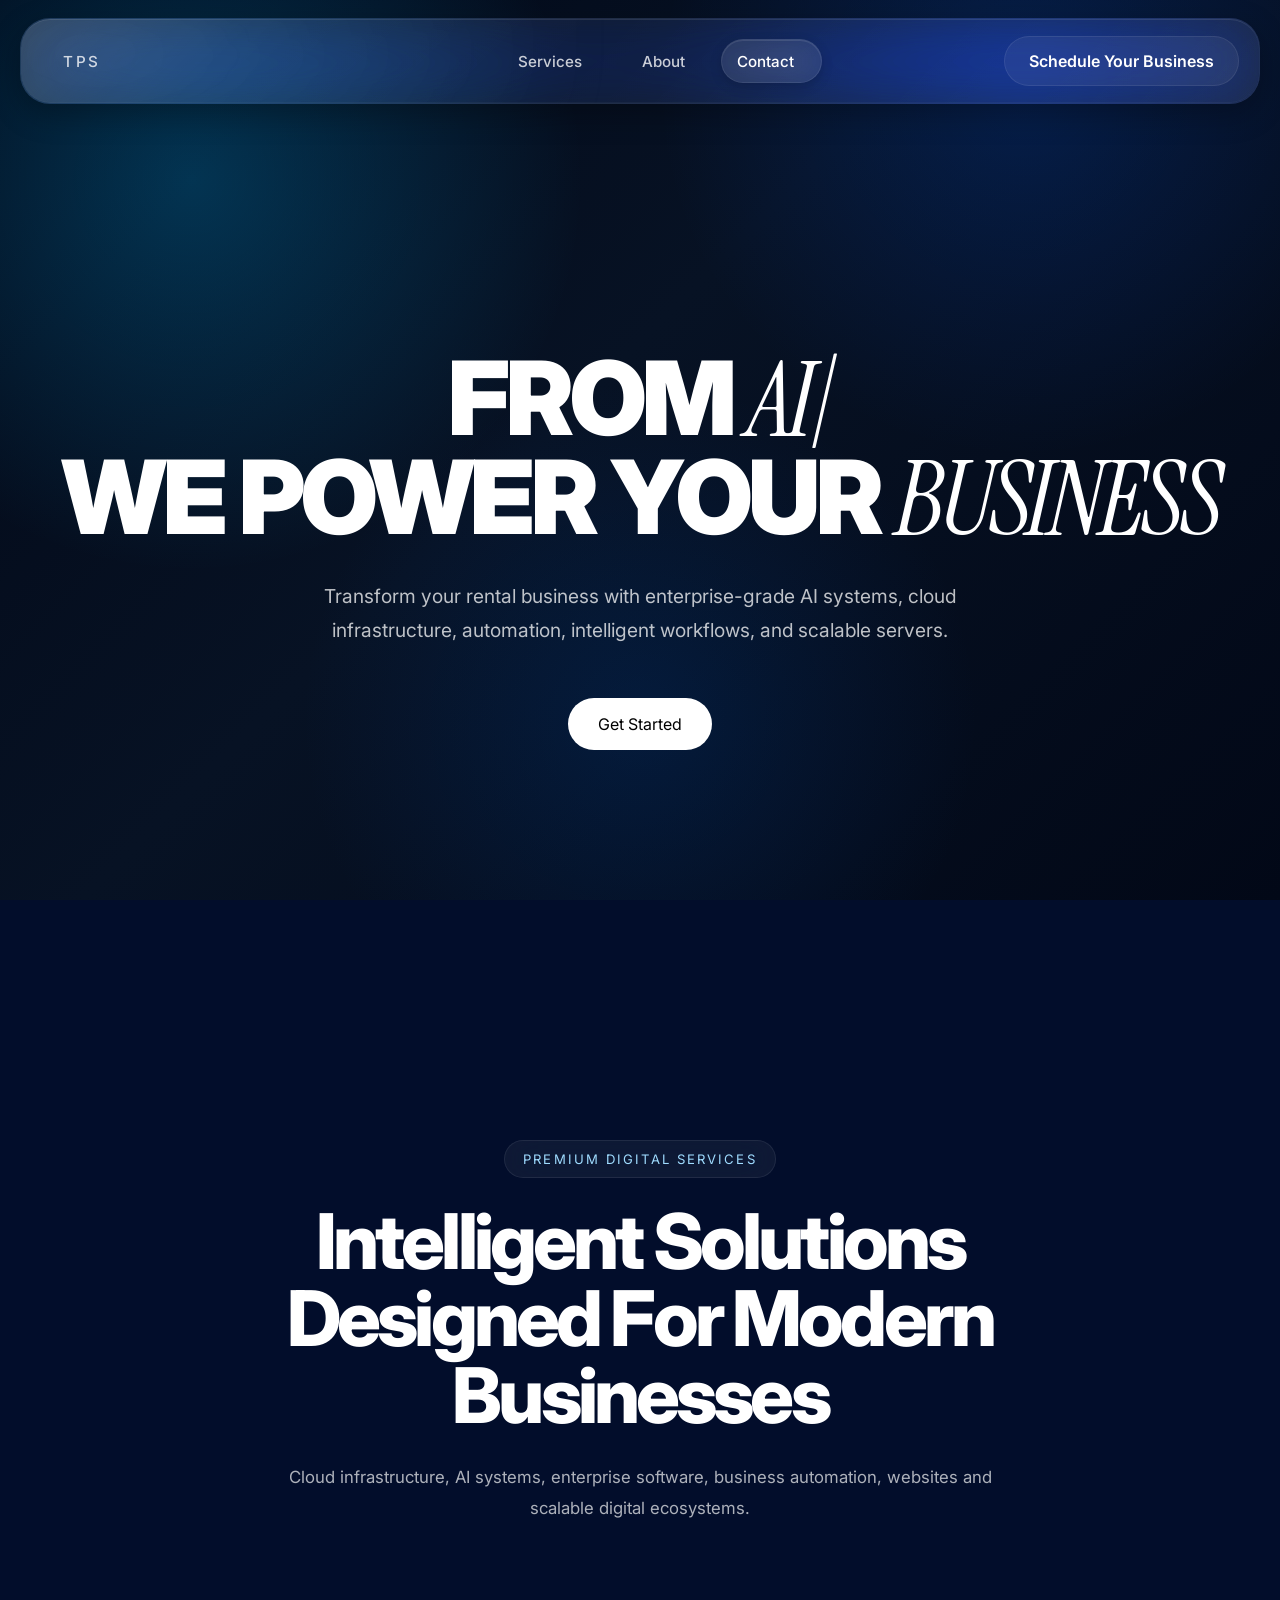
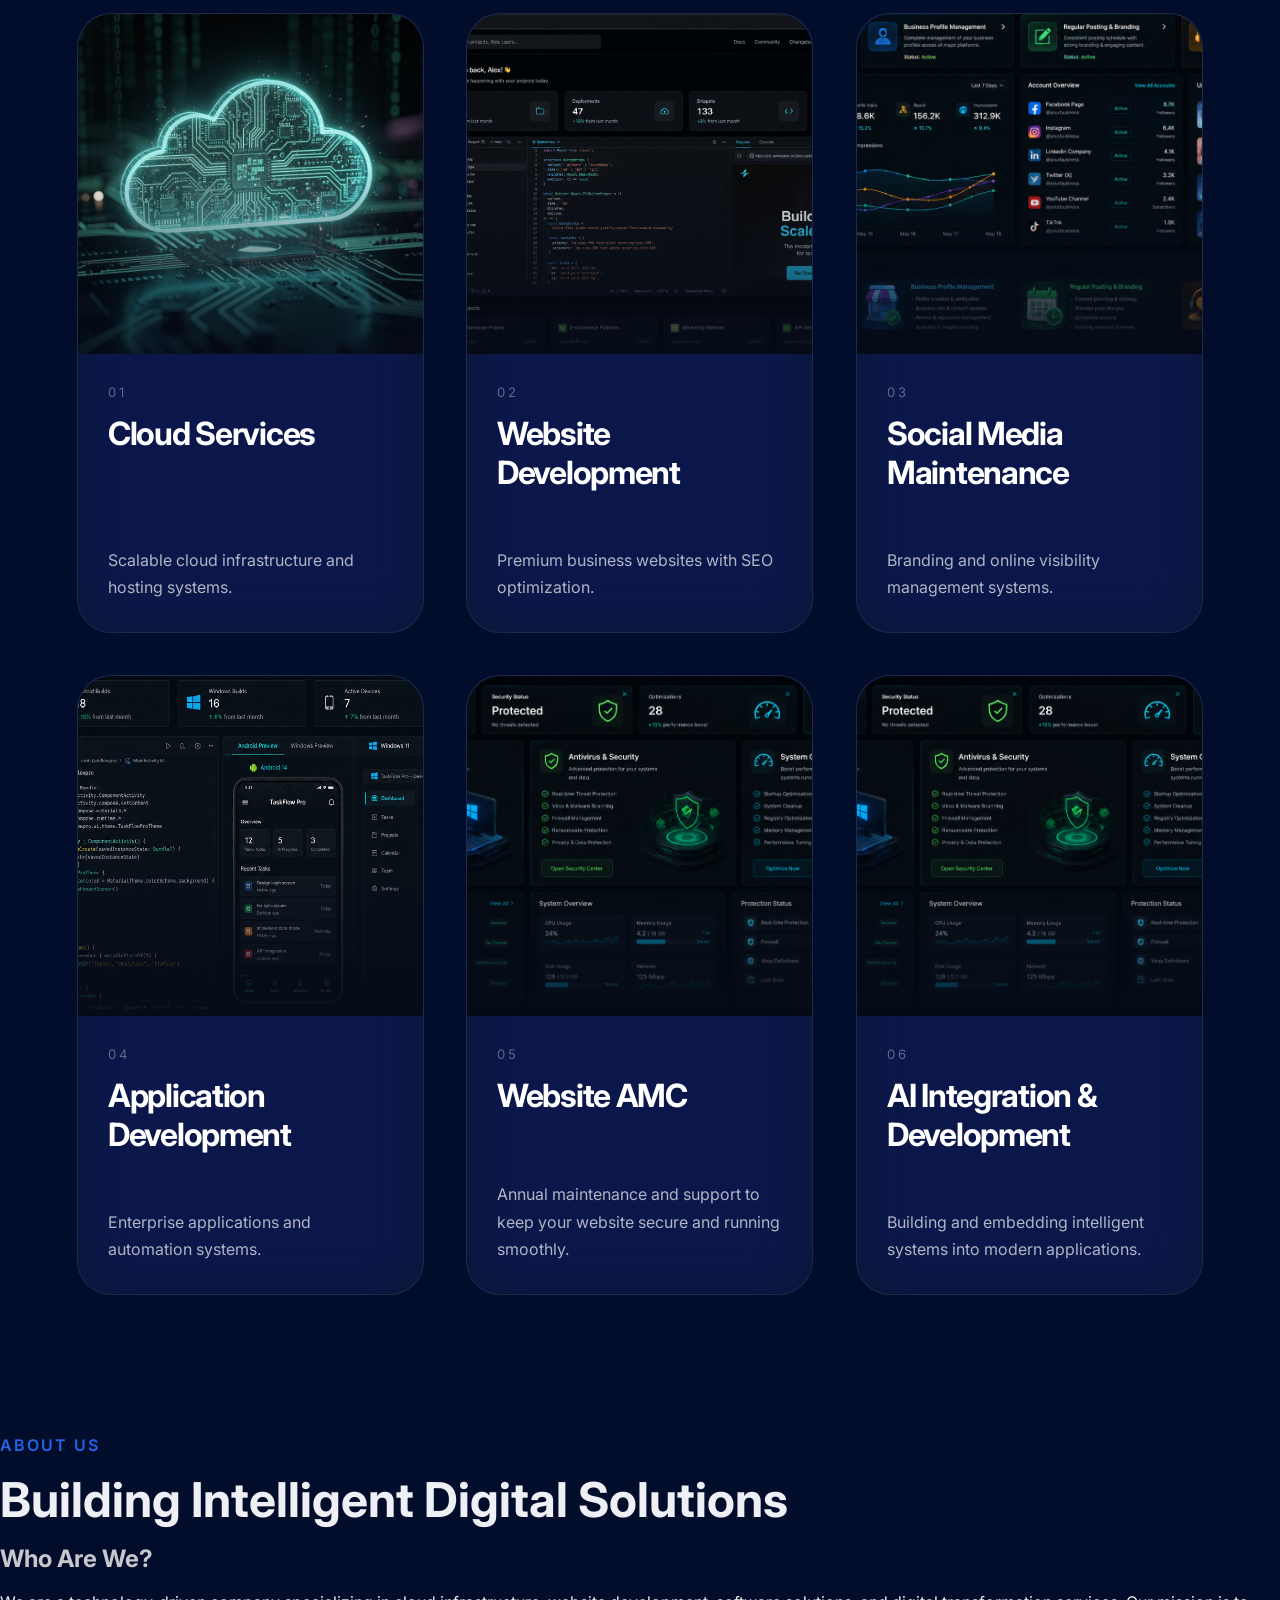
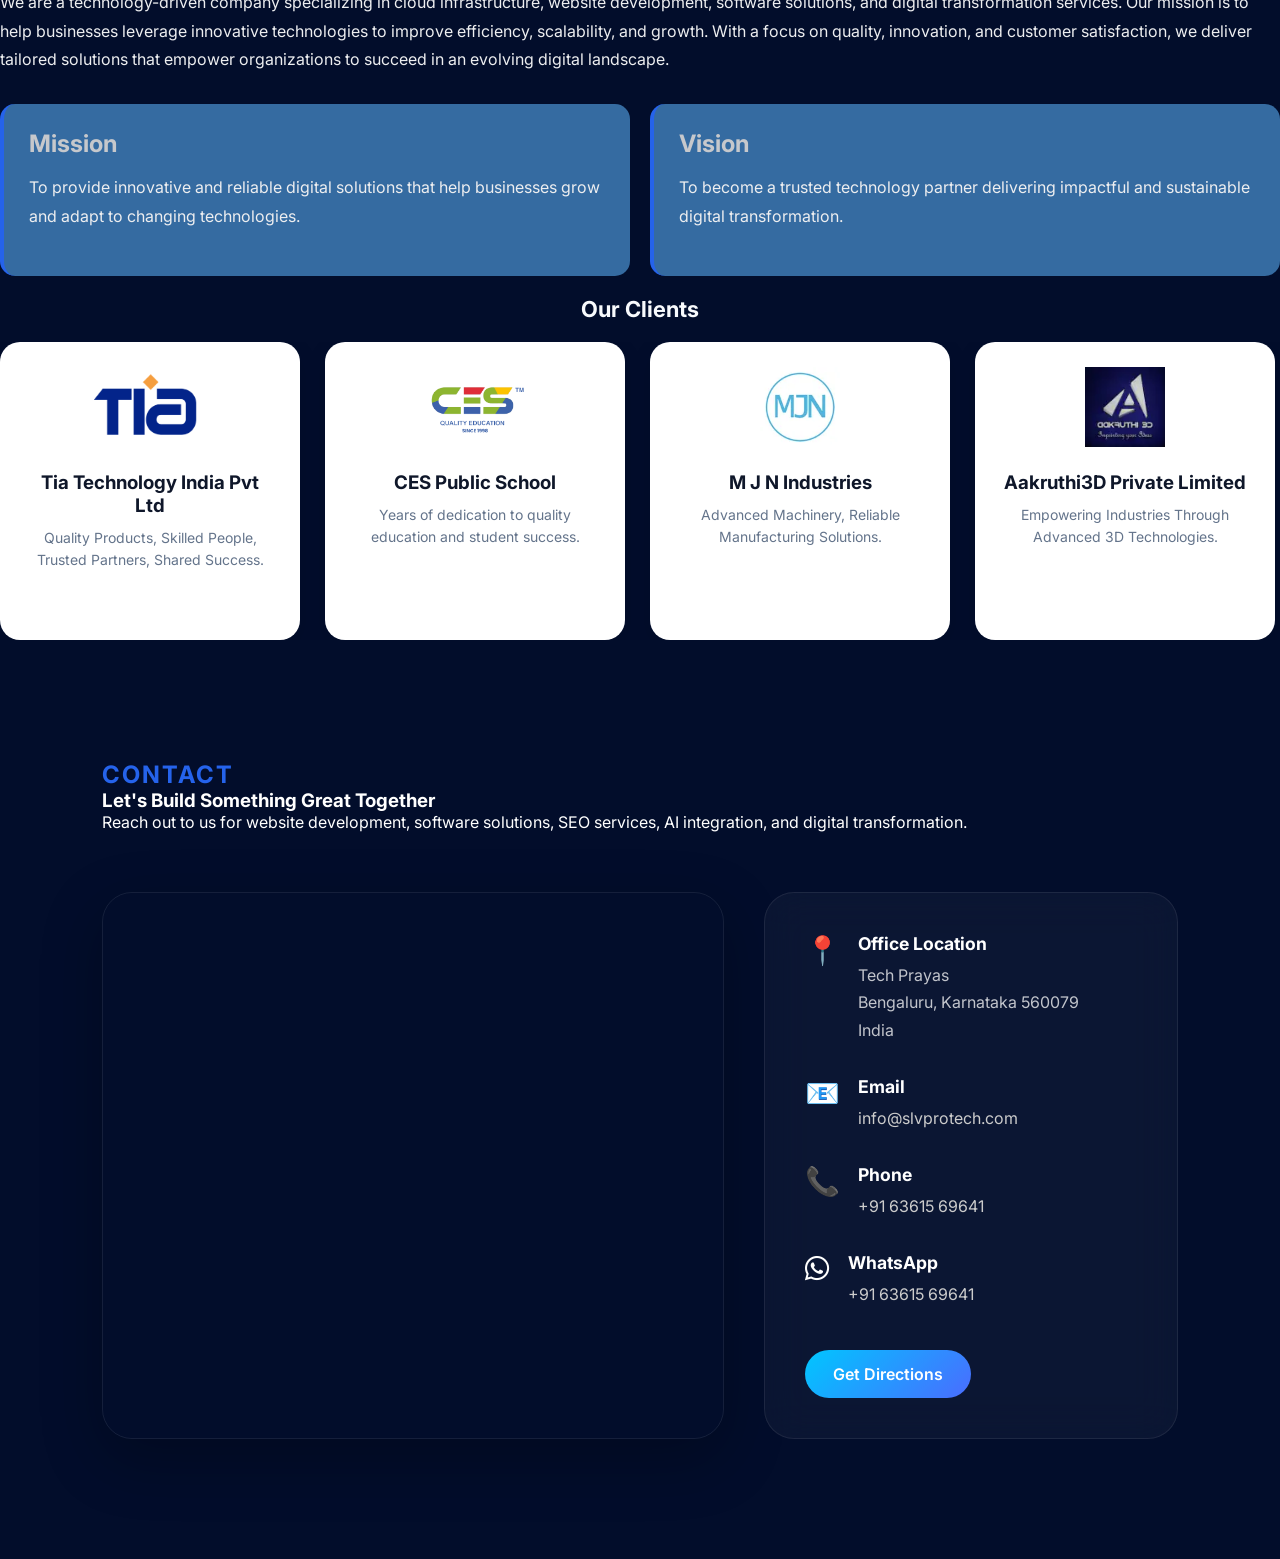
==== commit 945b5ad1: "Save bhumi changes" ====
--- a/index.html
+++ b/index.html
@@ -289,6 +289,9 @@
                         <li>SEO Optimization</li>
 
                     </ul>
+                    <a href="service/webdevelopment.html" class="service-btn">
+    Learn More
+</a>
 
                 </div>
 
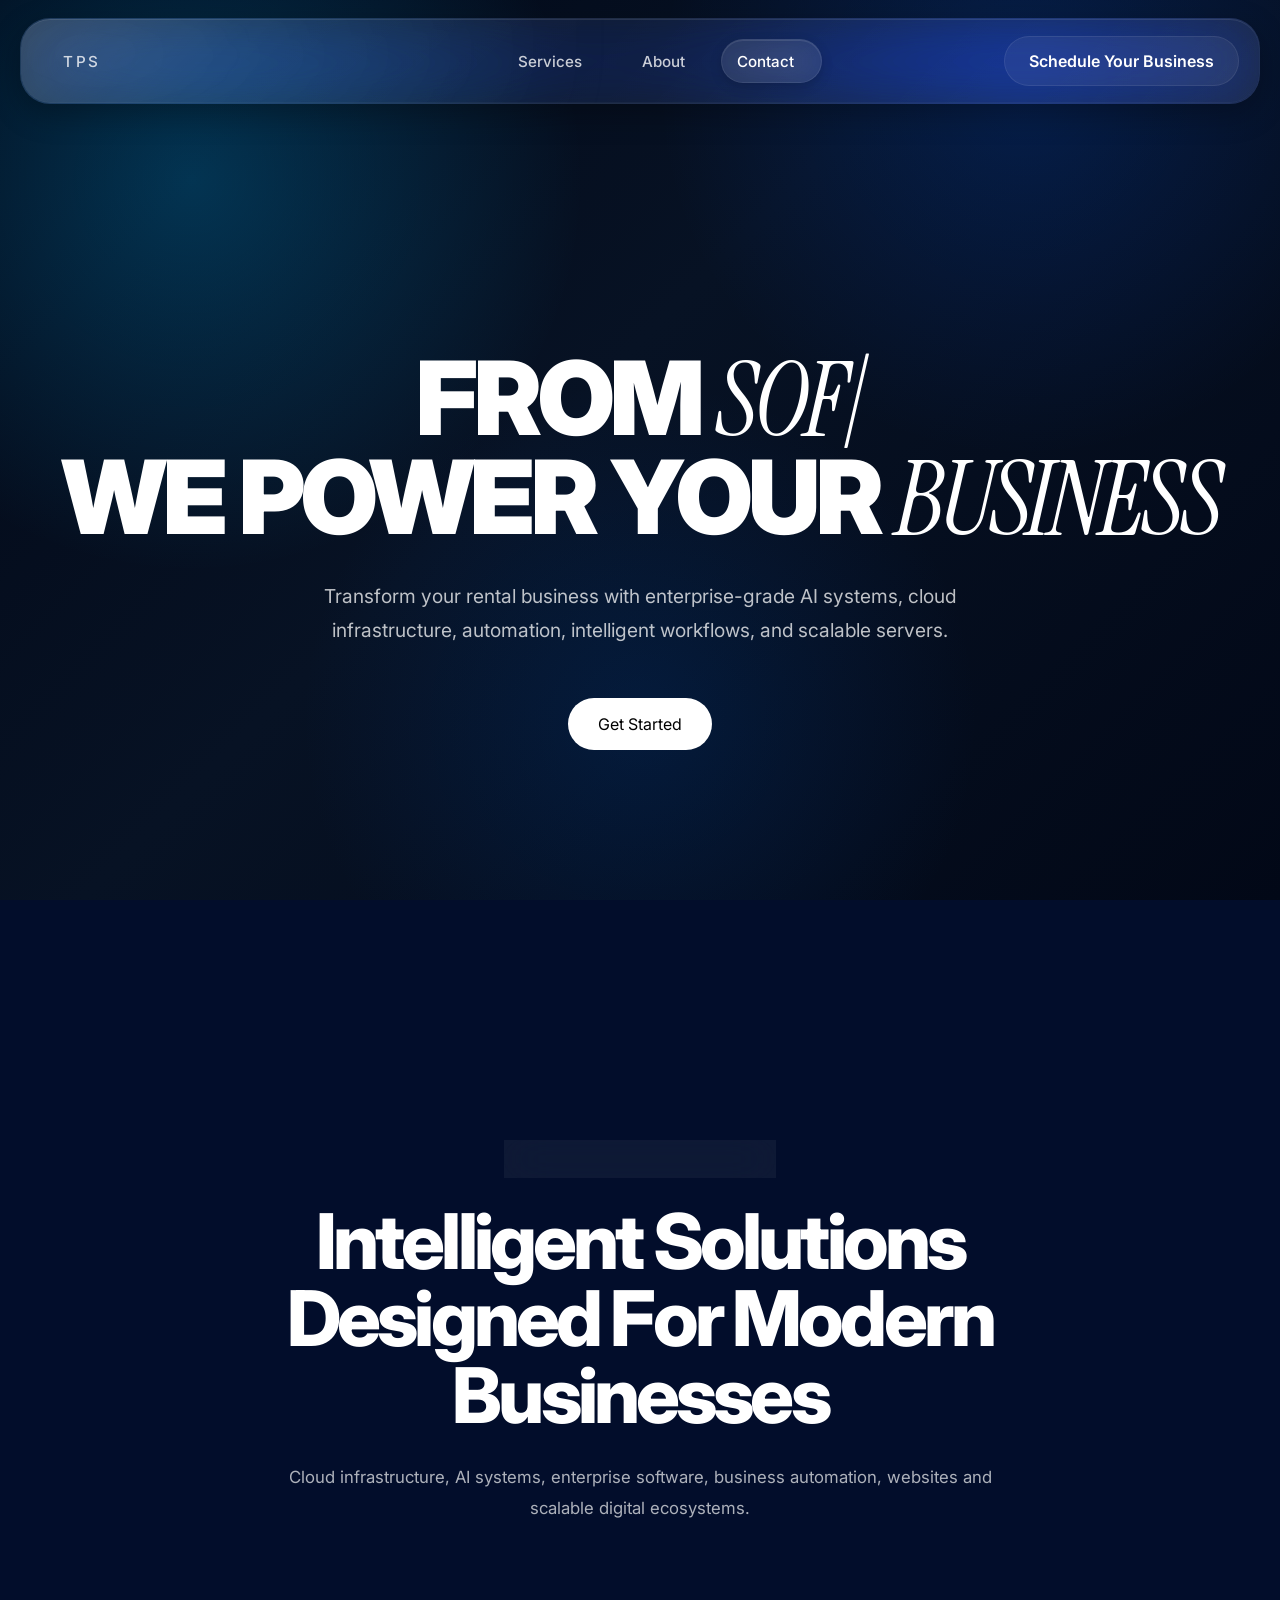
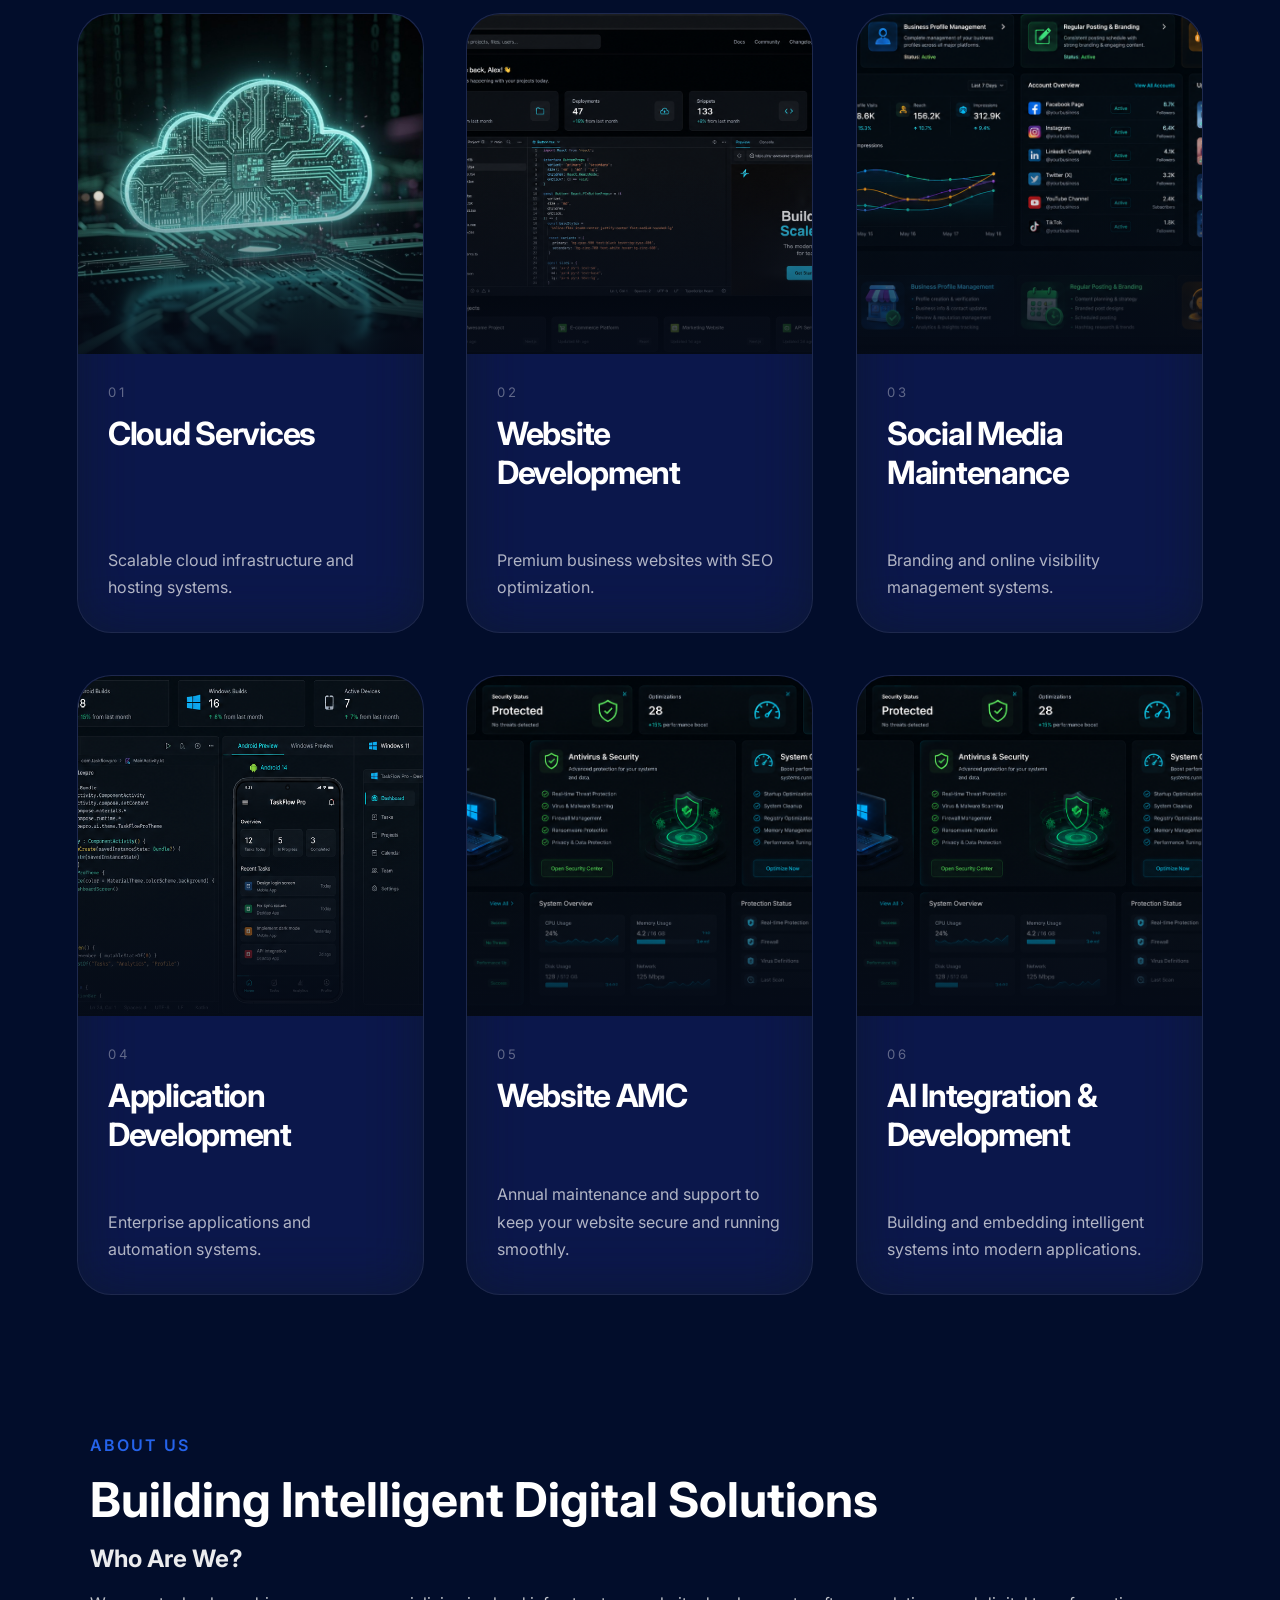
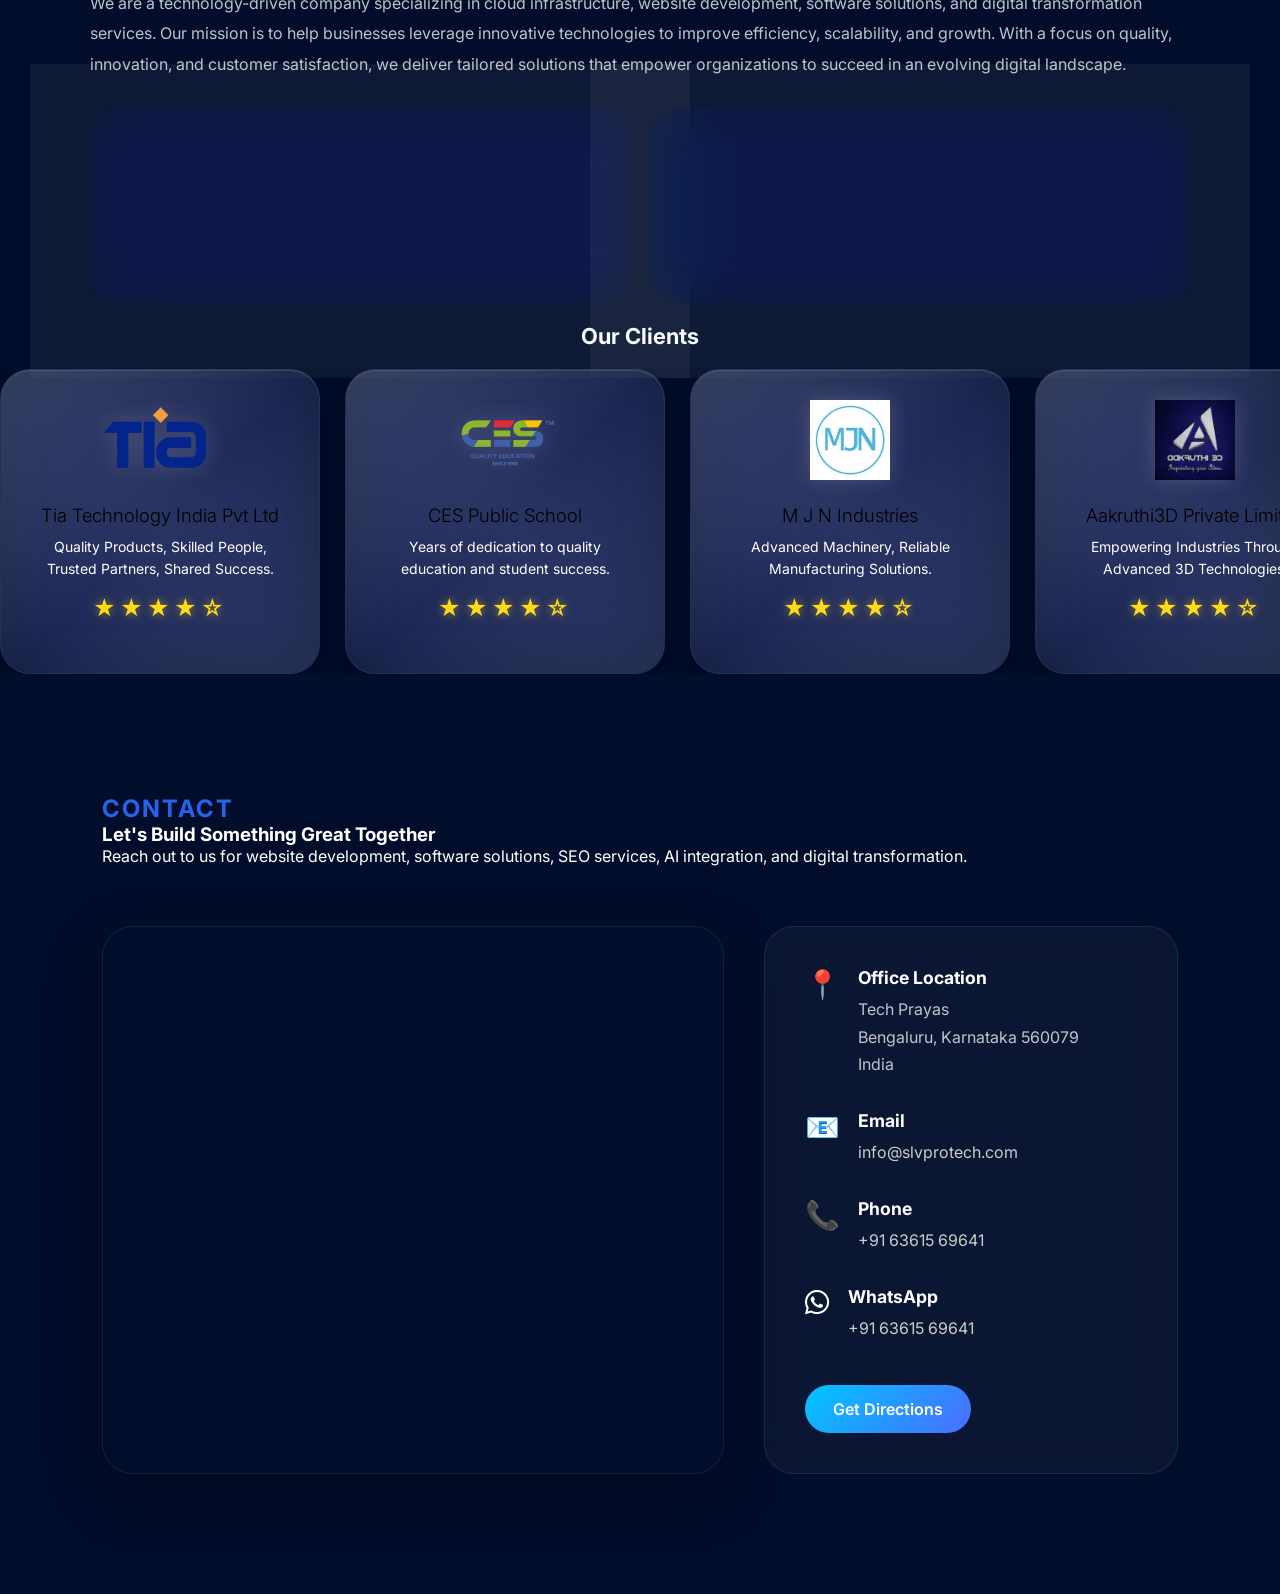
==== commit a63bbadc: "Save bhumi changes" ====
--- a/index.html
+++ b/index.html
@@ -289,10 +289,9 @@
                         <li>SEO Optimization</li>
 
                     </ul>
-                    <a href="service/webdevelopment.html" class="service-btn">
-    Learn More
-</a>
-
+                    <a href="service/websitedev.html" class="service-btn">
+                    Learn More
+                    </a>
                 </div>
 
             </article>
--- a/style.css
+++ b/style.css
@@ -921,256 +921,562 @@
     }
 }
 
+
 /* About us*/
-.clients-section{
-    padding:80px 0;
-    background:#f8fafc;
-    overflow:hidden;
-}
-
-.section-title{
-    text-align:center;
-    font-size:22px;
-    margin-top:20px;
-    margin-bottom:20px;
-    color:#f8fafd;
-}
-
-.about-section{
-    padding:100px 8%;
-    background:#ffffff;
+
+.clients-section {
+    padding: 80px 0;
+    background: #f8fafc;
+    overflow: hidden;
+}
+
+.section-title {
+    text-align: center;
+    font-size: 22px;
+    margin-top: 20px;
+    margin-bottom: 20px;
+    color: #f8fafd;
+}
+
+.about-section {
+    padding: 100px 8%;
+    background: #ffffff;
 }
 
 .about-container {
+    margin: 0 50px; 
+    padding: 0 40px;
     display: flex;
     align-items: center;
     justify-content: space-between;
     gap: 60px;
 }
 
-.about-image{
-    flex:1;
-}
-
-.about-image img{
-    width:100%;
-    max-width:550px;
-}
-
-.about-content{
-    flex:1;
-}
-
-.section-tag{
-    color:#2563eb;
-    font-weight:600;
-    letter-spacing:2px;
-}
-
-.about-content h2{
-    font-size:48px;
-    margin:15px 0;
-    color:#eef0f5;
-}
-
-.about-content h3{
-    font-size:24px;
-    margin-bottom:15px;
-    color:#c6c8cc;
-}
-
-.about-content p{
-    color:#edeef0;
-    line-height:1.8;
-    margin-bottom:20px;
-}
-
-.mission-vision{
-    display:flex;
-    gap:20px;
-    margin-top:30px;
-}
-
-.box{
-    flex:1;
-    background:#356ba1;
-    padding:25px;
-    border-radius:15px;
-    border-left:4px solid #2563eb;
-}
-
-.box h4{
-    margin-bottom:10px;
-    color:#0f172a;
-}
+.about-image {
+    flex: 1;
+}
+
+.about-image img {
+    width: 100%;
+    max-width: 550px;
+}
+
+.about-content {
+    flex: 1;
+}
+
+.section-tag {
+    color: #2563eb;
+    font-weight: 600;
+    letter-spacing: 2px;
+}
+
+.about-content h2 {
+    font-size: 48px;
+    margin: 15px 0;
+    color: #ffffff;
+}
+
+.about-content h3 {
+    font-size: 24px;
+    margin-bottom: 15px;
+    color: rgba(255, 255, 255, 0.92);
+}
+
+.about-content p {
+    color: rgba(255, 255, 255, 0.75);
+    line-height: 1.9;
+    margin-bottom: 20px;
+}
+
+.mission-vision {
+    display: flex;
+    gap: 20px;
+    margin-top: 30px;
+}
+
+.box {
+    position: relative;
+    flex: 1;
+    padding: 35px;
+    border-radius: 28px;
+    background: rgba(255, 255, 255, 0.05);
+    backdrop-filter: blur(28px) saturate(180%);
+    -webkit-backdrop-filter: blur(28px) saturate(180%);
+    border: 1px solid rgba(255, 255, 255, 0.10);
+    box-shadow: inset 0 1px 0 rgba(255, 255, 255, 0.15), 0 15px 40px rgba(0, 0, 0, 0.25);
+    overflow: hidden;
+    transition: transform .4s ease, border-color .4s ease, box-shadow .4s ease;
+}
+
+.box::before {
+    content: "";
+    position: absolute;
+    inset: 0;
+    background: linear-gradient( 135deg, rgba(255, 255, 255, 0.16), rgba(255, 255, 255, 0.02), rgba(255, 255, 255, 0.08));
+    pointer-events: none;
+}
+
+.box::after {
+    content: "";
+    position: absolute;
+    top: -50%;
+    left: -50%;
+    width: 200%;
+    height: 200%;
+    background: radial-gradient( circle, rgba(255, 255, 255, 0.12), transparent 60%);
+    animation: glassFloat 12s linear infinite;
+}
+
+.box:hover {
+    transform: translateY(-8px);
+    border-color: rgba(120, 200, 255, 0.35);
+    box-shadow: inset 0 1px 0 rgba(255, 255, 255, 0.18), 0 25px 60px rgba(0, 0, 0, 0.35);
+}
+
+.box h3 {
+    position: relative;
+    z-index: 2;
+    color: #ffffff;
+    margin-bottom: 15px;
+}
+
+.box p {
+    position: relative;
+    z-index: 2;
+    color: rgba(255, 255, 255, 0.78);
+    line-height: 1.8;
+}
+
+@keyframes glassFloat {
+    0% {
+        transform: translate(-10%, -10%) rotate(0deg);
+    }
+    100% {
+        transform: translate(10%, 10%) rotate(360deg);
+    }
+}
+
 
 /* Statistics */
 
+
 /* Responsive */
 
-@media(max-width:992px){
-
-    .about-container{
-        flex-direction:column;
-        text-align:center;
-    }
-
-    .mission-vision{
-        flex-direction:column;
-    }
-
-    .stats-section{
-        grid-template-columns:repeat(2,1fr);
-    }
-
-    .about-content h2{
-        font-size:38px;
-    }
-}
-
-@media(max-width:768px){
-
-    .stats-section{
-        grid-template-columns:1fr;
-    }
-
-    .about-content h2{
-        font-size:30px;
-    }
-}
+@media(max-width:992px) {
+    .about-container {
+        flex-direction: column;
+        text-align: center;
+    }
+    .mission-vision {
+        flex-direction: column;
+    }
+    .stats-section {
+        grid-template-columns: repeat(2, 1fr);
+    }
+    .about-content h2 {
+        font-size: 38px;
+    }
+}
+
+@media(max-width:768px) {
+    .stats-section {
+        grid-template-columns: 1fr;
+    }
+    .about-content h2 {
+        font-size: 30px;
+    }
+}
+
 
 /* Desktop Slider */
 
-.slider{
-    overflow:hidden;
-    width:100%;
-}
-
-.slide-track{
-    display:flex;
-    gap:25px;
-    width:max-content;
-    animation:scroll 40s linear infinite;
-}
-
-.slider:hover .slide-track{
-    animation-play-state:paused;
-}
-
-.client-card{
-
-    width:300px;
-    min-width:300px;
-
-    background:#fff;
-
-    border-radius:20px;
-
-    padding:25px;
-
-    text-align:center;
-
-    box-shadow:
-    0 8px 25px rgba(0,0,0,.08);
-
-    transition:.4s;
-}
-
-.client-card:hover{
-    transform:translateY(-10px);
-}
-
-.client-card img{
-    width:120px;
-    height:80px;
-    object-fit:contain;
-    margin-bottom:20px;
-}
-
-.client-card h3{
-    margin-bottom:10px;
-    color:#0f172a;
-}
-
-.client-card p{
-    color:#64748b;
-    line-height:1.6;
-    font-size:14px;
-}
-
-@keyframes scroll{
-
-    from{
-        transform:translateX(0);
-    }
-
-    to{
-        transform:translateX(-50%);
-    }
-}
+.slider {
+    overflow: hidden;
+    width: 100%;
+}
+
+.slide-track {
+    display: flex;
+    gap: 25px;
+    width: max-content;
+    animation: scroll 40s linear infinite;
+}
+
+.slider:hover .slide-track {
+    animation-play-state: paused;
+}
+
+.client-card {
+    position: relative;
+    width: 320px;
+    min-width: 320px;
+    padding: 30px;
+    text-align: center;
+    border-radius: 30px;
+    background: rgba(255, 255, 255, 0.05);
+    backdrop-filter: blur(30px) saturate(180%);
+    -webkit-backdrop-filter: blur(30px) saturate(180%);
+    border: 1px solid rgba(255, 255, 255, 0.10);
+    box-shadow: inset 0 1px 0 rgba(255, 255, 255, 0.12), 0 15px 40px rgba(0, 0, 0, 0.25);
+    overflow: hidden;
+    transition: transform .5s ease, border-color .5s ease, box-shadow .5s ease;
+}
+
+.client-card::before {
+    content: "";
+    position: absolute;
+    inset: 0;
+    background: linear-gradient( 135deg, rgba(255, 255, 255, 0.14), rgba(255, 255, 255, 0.02), rgba(255, 255, 255, 0.08));
+    pointer-events: none;
+}
+
+.client-card::after {
+    content: "";
+    position: absolute;
+    width: 200%;
+    height: 200%;
+    top: -50%;
+    left: -50%;
+    background: radial-gradient( circle, rgba(255, 255, 255, 0.10), transparent 60%);
+    animation: clientGlassFloat 12s linear infinite;
+}
+
+.client-card:hover {
+    transform: translateY(-12px);
+    border-color: rgba(120, 200, 255, 0.35);
+    box-shadow: inset 0 1px 0 rgba(255, 255, 255, 0.15), 0 25px 60px rgba(0, 0, 0, 0.35);
+}
+
+.client-card img {
+    position: relative;
+    z-index: 2;
+    width: 130px;
+    height: 90px;
+    object-fit: contain;
+    margin-bottom: 20px;
+    filter: drop-shadow(0 0 10px rgba(255, 255, 255, 0.15));
+}
+
+.client-card h3 {
+    position: relative;
+    z-index: 2;
+    color: #ffffff;
+    margin-bottom: 12px;
+    font-size: 1.15rem;
+    font-weight: 700;
+}
+
+.client-card p {
+    position: relative;
+    z-index: 2;
+    color: rgba(255, 255, 255, 0.72);
+    line-height: 1.7;
+    font-size: .92rem;
+}
+
+@keyframes clientGlassFloat {
+    0% {
+        transform: translate(-10%, -10%) rotate(0deg);
+    }
+    100% {
+        transform: translate(10%, 10%) rotate(360deg);
+    }
+}
+
+.client-card:hover {
+    transform: translateY(-10px);
+}
+
+.client-card img {
+    width: 120px;
+    height: 80px;
+    object-fit: contain;
+    margin-bottom: 20px;
+}
+
+.client-card h3 {
+    margin-bottom: 10px;
+    color: #000000;
+}
+
+.client-card p {
+    color: #ffffff;
+    line-height: 1.6;
+    font-size: 14px;
+}
+
+.client-card:hover {
+    transform: translateY(-10px);
+}
+
+.client-card img {
+    width: 120px;
+    height: 80px;
+    object-fit: contain;
+    margin-bottom: 20px;
+}
+
+.client-card h3 {
+    margin-bottom: 10px;
+    color: #000000;
+    font-weight: 300;
+    ;
+}
+
+.client-card p {
+    color: #ffffff;
+    line-height: 1.6;
+    font-size: 14px;
+}
+
+.client-card:hover {
+    transform: translateY(-10px);
+}
+
+.client-card img {
+    width: 120px;
+    height: 80px;
+    object-fit: contain;
+    margin-bottom: 20px;
+}
+
+.client-card h3 {
+    margin-bottom: 10px;
+    color: #000000;
+    font-weight: 300;
+    ;
+}
+
+.client-card p {
+    color: #ffffff;
+    line-height: 1.6;
+    font-size: 14px;
+}
+
+.client-card:hover {
+    transform: translateY(-10px);
+}
+
+.client-card img {
+    width: 120px;
+    height: 80px;
+    object-fit: contain;
+    margin-bottom: 20px;
+}
+
+.client-card h3 {
+    margin-bottom: 10px;
+    color: #000000;
+}
+
+.client-card p {
+    color: #ffffff;
+    line-height: 1.6;
+    font-size: 14px;
+}
+
+.client-card:hover {
+    transform: translateY(-10px);
+}
+
+.client-card img {
+    width: 120px;
+    height: 80px;
+    object-fit: contain;
+    margin-bottom: 20px;
+}
+
+.client-card h3 {
+    margin-bottom: 10px;
+    #000000;
+    font-weight: 500;
+}
+
+.client-card p {
+    color: #ffffff;
+    line-height: 1.6;
+    font-size: 14px;
+}
+
+.client-card:hover {
+    transform: translateY(-10px);
+}
+
+.client-card img {
+    width: 120px;
+    height: 80px;
+    object-fit: contain;
+    margin-bottom: 20px;
+}
+
+.client-card h3 {
+    margin-bottom: 10px;
+    #000000;
+    font-weight: 500;
+    ;
+}
+
+.client-card p {
+    color: #ffffff;
+    line-height: 1.6;
+    font-size: 14px;
+}
+
+.client-card:hover {
+    transform: translateY(-10px);
+}
+
+.client-card img {
+    width: 120px;
+    height: 80px;
+    object-fit: contain;
+    margin-bottom: 20px;
+}
+
+.client-card h3 {
+    margin-bottom: 10px;
+    color: #000000;
+    font-weight: 300;
+    ;
+}
+
+.client-card p {
+    color: #ffffff;
+    line-height: 1.6;
+    font-size: 14px;
+}
+
+.client-card:hover {
+    transform: translateY(-10px);
+}
+
+.client-card img {
+    width: 120px;
+    height: 80px;
+    object-fit: contain;
+    margin-bottom: 20px;
+}
+
+.client-card h3 {
+    margin-bottom: 10px;
+    color: #000000;
+    font-weight: 300;
+    ;
+}
+
+.client-card p {
+    color: #ffffff;
+    line-height: 1.6;
+    font-size: 14px;
+}
+
+.client-card:hover {
+    transform: translateY(-10px);
+}
+
+.client-card img {
+    width: 120px;
+    height: 80px;
+    object-fit: contain;
+    margin-bottom: 20px;
+}
+
+.client-card h3 {
+    margin-bottom: 10px;
+    color: #000000;
+    font-weight: 300;
+    ;
+}
+
+.client-card p {
+    color: #ffffff;
+    line-height: 1.6;
+    font-size: 14px;
+}
+
+@keyframes scroll {
+    from {
+        transform: translateX(0);
+    }
+    to {
+        transform: translateX(-50%);
+    }
+}
+
 
 /* Mobile Slider */
 
-.mobile-slider{
-    display:none;
-}
-
-.slide{
-    display:none;
-    background:#fff;
-    padding:25px;
-    border-radius:20px;
-    text-align:center;
-    box-shadow:0 10px 25px rgba(0,0,0,.08);
-}
-
-.slide.active{
-    display:block;
-}
-
-.slide img{
-    width:150px;
-    height:100px;
-    object-fit:contain;
-    margin-bottom:15px;
-}
-
-.slide h3{
-    margin-bottom:10px;
-}
-
-.slide p{
-    color:#64748b;
-    line-height:1.6;
-}
+.mobile-slider {
+    display: none;
+}
+
+.slide {
+    display: none;
+    background: rgba(255, 255, 255, 0.05);
+    backdrop-filter: blur(25px);
+    -webkit-backdrop-filter: blur(25px);
+    border: 1px solid rgba(255, 255, 255, 0.08);
+    padding: 30px;
+    border-radius: 28px;
+    box-shadow: inset 0 1px 0 rgba(255, 255, 255, 0.12), 0 15px 40px rgba(0, 0, 0, 0.25);
+}
+
+.slide.active {
+    display: block;
+}
+
+.slide img {
+    width: 150px;
+    height: 100px;
+    object-fit: contain;
+    margin-bottom: 15px;
+}
+
+.slide h3 {
+    margin-bottom: 10px;
+}
+
+.slide p {
+    font-style: italic;
+    font-width: 200;
+    line-height: 1.6;
+}
+
+.client-rating {
+    margin-top: 15px;
+    font-size: 22px;
+    letter-spacing: 4px;
+    color: #FFD700;
+    text-align: center;
+    text-shadow: 0 0 8px rgba(255, 215, 0, .4), 0 0 15px rgba(255, 215, 0, .2);
+}
+
 
 /* Tablet */
 
-@media(max-width:992px){
-
-    .client-card{
-        width:260px;
-        min-width:260px;
-    }
-}
+@media(max-width:992px) {
+    .client-card {
+        width: 260px;
+        min-width: 260px;
+    }
+}
+
 
 /* Mobile */
 
-@media(max-width:768px){
-
-    .slider{
-        display:none;
-    }
-
-    .mobile-slider{
-        display:block;
-        width:90%;
-        max-width:400px;
-        margin:auto;
-    }
-
-    .section-title{
-        font-size:30px;
+@media(max-width:768px) {
+    .slider {
+        display: none;
+    }
+    .mobile-slider {
+        display: block;
+        width: 90%;
+        max-width: 400px;
+        margin: auto;
+    }
+    .section-title {
+        font-size: 30px;
     }
 }
 
